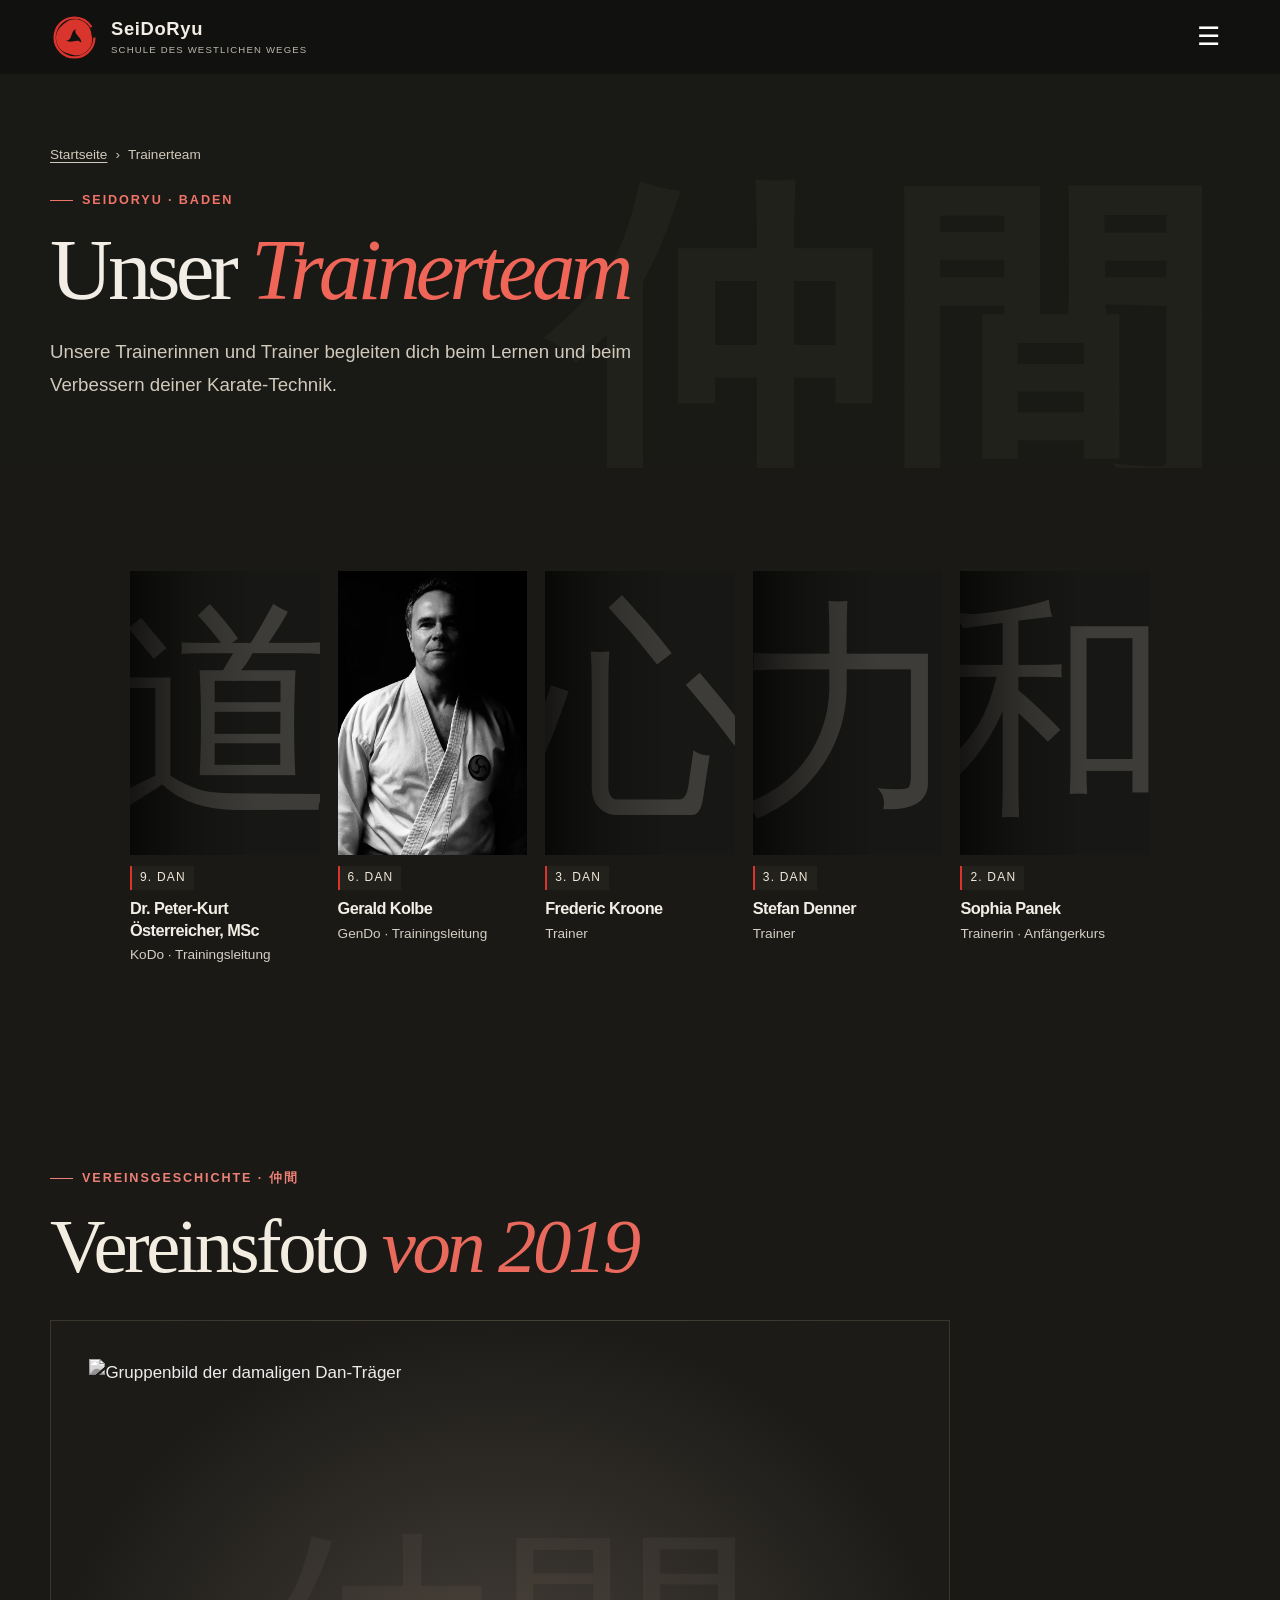
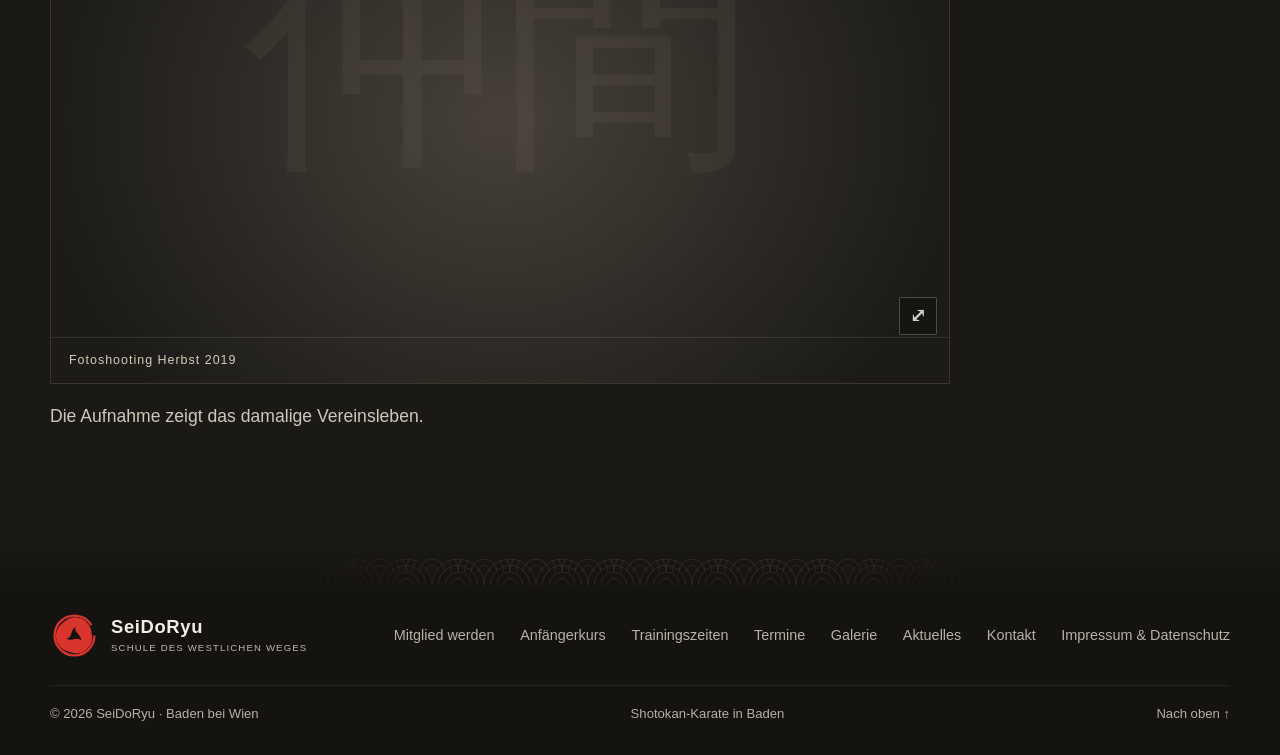
==== seidoryu/trainer/index.html @ 95d82f59 "Publish standalone SeiDoRyu website for Hostinger preview; keep setup credentials server-side" ====
<!doctype html><html lang="de-AT"><head><meta charset="utf-8"><meta name="viewport" content="width=device-width, initial-scale=1, viewport-fit=cover"><meta name="robots" content="noindex, nofollow, noarchive, nosnippet"><meta name="googlebot" content="noindex, nofollow, noarchive, nosnippet"><meta name="theme-color" content="#11110f"><title>Trainerteam | SeiDoRyu</title><link rel="stylesheet" href="/seidoryu/seite.css?v=25"><link rel="stylesheet" href="/seidoryu/mitgliedschaft.css?v=16"><link rel="stylesheet" href="/seidoryu/bildergeschichte.css?v=17"><style id="trainer-directory-v20">
#team .team-grid.trainer-directory{display:grid!important;grid-template-columns:repeat(5,minmax(0,1fr))!important;gap:24px 18px!important;max-width:1020px;margin-inline:auto;align-items:start}
#team .trainer-directory .trainer{min-width:0;text-align:left;padding:0;background:none;border:0}
#team .trainer-directory .trainer-photo{position:relative;width:100%;aspect-ratio:2/3;height:auto!important;min-height:0!important;max-height:none!important;background:#171715;overflow:hidden;clip-path:none!important}
html body #team .trainer-directory .trainer-photo img{display:block;width:100%!important;height:100%!important;object-fit:contain!important;object-position:center!important;transform:none!important;opacity:1!important}
#team .trainer-directory .trainer .dan{position:static;display:inline-flex;font-size:.75rem;line-height:1.3;margin-top:11px;padding:4px 8px}
#team .trainer-directory .trainer h3{font-size:1.02rem;line-height:1.32;margin-top:7px;overflow-wrap:break-word;hyphens:none}
#team .trainer-directory .trainer p{font-size:.85rem;line-height:1.4;margin-top:4px}
#team .trainer-directory .trainer{opacity:1!important;transform:none!important}
@media(max-width:1000px){#team .team-grid.trainer-directory{grid-template-columns:repeat(3,minmax(0,1fr))!important;max-width:690px;gap:25px 16px!important}}
@media(max-width:650px){#team .team-grid.trainer-directory{grid-template-columns:repeat(2,minmax(0,1fr))!important;max-width:440px;gap:24px 14px!important}#team .trainer-directory .trainer h3{font-size:.96rem;line-height:1.3}#team .trainer-directory .trainer p{font-size:.8rem}#team .trainer-directory .trainer .dan{font-size:.72rem}}
</style>
<link rel="stylesheet" href="/seidoryu/review.css?v=21"><link rel="stylesheet" href="/seidoryu/ruhe.css?v=27"></head><body class="subpage"><svg width="0" height="0" aria-hidden="true" focusable="false" style="position:absolute;pointer-events:none"><defs><filter id="kihon-shadow-lift" color-interpolation-filters="sRGB"><feColorMatrix type="saturate" values="0"/><feComponentTransfer><feFuncR type="gamma" amplitude="1" exponent=".62" offset="0"/><feFuncG type="gamma" amplitude="1" exponent=".62" offset="0"/><feFuncB type="gamma" amplitude="1" exponent=".62" offset="0"/></feComponentTransfer></filter></defs></svg><a class="skip" href="#main">Zum Inhalt</a><header class="site-header"><div class="wrap nav"><a class="brand" href="/seidoryu/" aria-label="SeiDoRyu Startseite"><span class="brand-logo"><svg aria-hidden="true" viewBox="0 0 64 64"><circle cx="32" cy="32" r="26" fill="none" stroke="currentColor" stroke-width="3" stroke-dasharray="148 16"/><g fill="currentColor"><path id="swirl" d="M32 8C47 8 56 20 54 34C49 23 39 17 32 22C27 26 29 35 22 36C11 38 9 28 15 19C19 12 25 8 32 8Z"/><use href="#swirl" transform="rotate(120 32 32)"/><use href="#swirl" transform="rotate(240 32 32)"/></g></svg><img src="/seidoryu/media.php?f=logo-200-150x150.png" alt="" width="150" height="150" decoding="async" onerror="this.hidden=true"></span><span class="brand-text">SeiDoRyu<small>Schule des westlichen Weges</small></span></a><nav class="nav-links" id="navlinks" aria-label="Hauptnavigation"><a href="/seidoryu/about-us/">Verein</a><a href="/seidoryu/#karate">Karate</a><a href="/seidoryu/#training">Trainingszeiten</a><a href="/seidoryu/trainer/" aria-current="page">Trainer</a><a href="/seidoryu/blog/">Aktuelles &amp; Termine</a><a href="/seidoryu/galerie/">Galerie</a><a href="/seidoryu/kontakt/">Kontakt</a><a href="/seidoryu/mitgliedschaft/" class="member-link">Mitglied werden</a></nav><button class="menu-toggle" aria-expanded="false" aria-controls="navlinks" aria-label="Menü öffnen">☰</button></div></header><main id="main"><section class="hero-mini" id="top"><span lang="ja" class="kanji-mark" aria-hidden="true">仲間</span><div class="wrap"><nav class="breadcrumbs" aria-label="Brotkrumen"><a href="/seidoryu/">Startseite</a><span aria-hidden="true">›</span><span>Trainerteam</span></nav><div class="eyebrow">SeiDoRyu · Baden</div><h1>Unser <em>Trainerteam</em></h1><p class="lead">Unsere Trainerinnen und Trainer begleiten dich beim Lernen und beim Verbessern deiner Karate-Technik.</p></div></section><section id="team" class="team section-pad calm-surface" data-japan-scene="仲間" style="--calm-bg:#1a1916;--calm-prev:#1a1916"><div class="japan-watermark" lang="ja" aria-hidden="true">仲間</div><div class="japan-side" aria-hidden="true"><span lang="ja">仲間</span><span>Nakama · Gemeinschaft</span></div><div class="wrap"><div class="team-grid trainer-directory"><article class="trainer reveal"><div class="trainer-photo image-bg" data-kanji="道"><img src="/seidoryu/media.php?f=Kodo.jpg" alt="Porträt: Dr. Peter-Kurt Österreicher, MSc" width="667" height="1000" decoding="async" loading="lazy" onerror="this.hidden=true"><span class="portrait-shadow" aria-hidden="true"></span></div><span class="dan">9. DAN</span><h3>Dr. Peter-Kurt Österreicher, MSc</h3><p>KoDo · Trainingsleitung</p></article><article class="trainer reveal" style="--delay:65ms"><div class="trainer-photo image-bg" data-kanji="礼"><img src="/seidoryu/gerald-kolbe(1).webp" alt="Porträt: Gerald Kolbe" width="667" height="1000" decoding="async" loading="lazy" onerror="if(!this.dataset.fallback){this.dataset.fallback=1;this.src='/seidoryu/media.php?f=Gendo-1.jpg';this.closest('.trainer-photo').classList.add('portrait-fallback')}else{this.hidden=true}"><span class="portrait-shadow" aria-hidden="true"></span></div><span class="dan">6. DAN</span><h3>Gerald Kolbe</h3><p>GenDo · Trainingsleitung</p></article><article class="trainer reveal" style="--delay:130ms"><div class="trainer-photo image-bg" data-kanji="心"><img src="/seidoryu/media.php?f=Frederic.jpg" alt="Porträt: Frederic Kroone" width="667" height="1000" decoding="async" loading="lazy" onerror="this.hidden=true"><span class="portrait-shadow" aria-hidden="true"></span></div><span class="dan">3. DAN</span><h3>Frederic Kroone</h3><p>Trainer</p></article><article class="trainer reveal" style="--delay:195ms"><div class="trainer-photo image-bg" data-kanji="力"><img src="/seidoryu/media.php?f=Stefan-4.jpg" alt="Porträt: Stefan Denner" width="667" height="1000" decoding="async" loading="lazy" onerror="this.hidden=true"><span class="portrait-shadow" aria-hidden="true"></span></div><span class="dan">3. DAN</span><h3>Stefan Denner</h3><p>Trainer</p></article><article class="trainer reveal" style="--delay:260ms"><div class="trainer-photo image-bg" data-kanji="和"><img src="/seidoryu/media.php?f=Sophia.jpg" alt="Porträt: Sophia Panek" width="667" height="1000" decoding="async" loading="lazy" onerror="this.hidden=true"><span class="portrait-shadow" aria-hidden="true"></span></div><span class="dan">2. DAN</span><h3>Sophia Panek</h3><p>Trainerin · Anfängerkurs</p></article></div></div></section><section class="photo-story archival-team calm-surface" id="trainerarchiv" style="--calm-bg:#1a1916;--calm-prev:#1a1916"><div class="wrap"><div class="eyebrow">Vereinsgeschichte · 仲間</div><h2>Vereinsfoto <em>von 2019</em></h2><figure class="scene-image" data-kanji="仲間"><img src="/seidoryu/media.php?f=dan-team.jpg" alt="Gruppenbild der damaligen Dan-Träger" width="1280" height="840" decoding="async" loading="lazy"><figcaption>Fotoshooting Herbst 2019</figcaption></figure><p class="story-intro">Die Aufnahme zeigt das damalige Vereinsleben.</p></div></section></main><footer class="footer" style="--calm-prev:#1a1916"><div class="wrap"><div class="footer-top"><a class="brand" href="/seidoryu/"><span class="brand-logo"><svg aria-hidden="true" viewBox="0 0 64 64"><circle cx="32" cy="32" r="26" fill="none" stroke="currentColor" stroke-width="3" stroke-dasharray="148 16"/><g fill="currentColor"><path d="M32 8C47 8 56 20 54 34C49 23 39 17 32 22C27 26 29 35 22 36C11 38 9 28 15 19C19 12 25 8 32 8Z"/><path d="M32 8C47 8 56 20 54 34C49 23 39 17 32 22C27 26 29 35 22 36C11 38 9 28 15 19C19 12 25 8 32 8Z" transform="rotate(120 32 32)"/><path d="M32 8C47 8 56 20 54 34C49 23 39 17 32 22C27 26 29 35 22 36C11 38 9 28 15 19C19 12 25 8 32 8Z" transform="rotate(240 32 32)"/></g></svg><img src="/seidoryu/media.php?f=logo-200-150x150.png" alt="" width="150" height="150" decoding="async" loading="lazy" onerror="this.hidden=true"></span><span class="brand-text">SeiDoRyu<small>Schule des westlichen Weges</small></span></a><div class="footer-links"><a href="/seidoryu/mitgliedschaft/">Mitglied werden</a><a href="/seidoryu/karate-anfaengerkurs/">Anfängerkurs</a><a href="/seidoryu/#training">Trainingszeiten</a><a href="/seidoryu/termine/">Termine</a><a href="/seidoryu/galerie/">Galerie</a><a href="/seidoryu/blog/">Aktuelles</a><a href="/seidoryu/kontakt/">Kontakt</a><a href="/seidoryu/impressum/">Impressum &amp; Datenschutz</a></div></div><div class="footer-bottom"><span>© <span id="year">2026</span> SeiDoRyu · Baden bei Wien</span><span>Shotokan-Karate in Baden</span><a href="#top">Nach oben ↑</a></div></div></footer><script src="/seidoryu/seiten.js?v=21"></script><script src="/seidoryu/verein.js?v=21" defer></script><script src="/seidoryu/bildergeschichte.js?v=22" defer></script></body></html>
---- seidoryu/seite.css ----
:root{--ink:#11110f;--ink2:#1a1a17;--paper:#f2eee5;--muted:#b6b2a8;--red:#d9352c;--red2:#a82720;--line:rgba(255,255,255,.15);--serif:Georgia,'Times New Roman',serif;--sans:Arial,Helvetica,sans-serif;--wrap:1240px;--scroll:0px}*{box-sizing:border-box}html{scroll-behavior:smooth;scroll-padding-top:90px}body{margin:0;background:var(--ink);color:var(--paper);font-family:var(--sans);font-size:16px;line-height:1.65;overflow-x:hidden}a{color:inherit;text-decoration:none}button,input,select,textarea{font:inherit}button,a,input,select,textarea{-webkit-tap-highlight-color:transparent}button{cursor:pointer}button:focus-visible,a:focus-visible,input:focus-visible,select:focus-visible,textarea:focus-visible,summary:focus-visible{outline:2px solid #e96357;outline-offset:5px}img{display:block;width:100%;height:100%;object-fit:cover}h1,h2,h3,p{margin:0}h1,h2,h3{line-height:1.02}h1,h2{font-family:var(--serif);font-weight:400;letter-spacing:-.055em}h2{font-size:clamp(3rem,6.5vw,6.6rem)}h3{font-size:1.65rem;letter-spacing:-.035em}p{max-width:64ch}section{position:relative}::selection{background:var(--red);color:white}.wrap{width:min(var(--wrap),calc(100% - 112px));margin-inline:auto}.eyebrow{display:flex;align-items:center;gap:12px;font-size:.69rem;font-weight:700;letter-spacing:.22em;text-transform:uppercase;color:var(--red)}.eyebrow:before{content:"";width:28px;height:1px;background:currentColor}.light{color:var(--ink);background:var(--paper)}.light .eyebrow{color:var(--red2)}.lead{font-size:clamp(1.04rem,1.5vw,1.2rem);line-height:1.8;color:var(--muted)}.light .lead{color:#57554e}.btn{display:inline-flex;align-items:center;justify-content:center;gap:24px;min-height:56px;padding:16px 24px;border:1px solid transparent;background:var(--red);color:white;font-size:.82rem;font-weight:700;letter-spacing:.035em;position:relative;overflow:hidden;isolation:isolate;transition:transform .3s,box-shadow .3s,background .3s;text-align:center}.btn:before{content:"";position:absolute;inset:0;background:#fff;opacity:.13;transform:translateX(-105%) skew(-20deg);transition:transform .5s;z-index:-1}.btn:hover:before{transform:translateX(0) skew(0)}.btn:hover{transform:translateY(-3px);box-shadow:0 12px 40px #d9352c38}.btn .arrow{font-size:1.35rem;line-height:1;transition:transform .3s}.btn:hover .arrow{transform:translateX(5px)}.btn.outline{background:transparent;border-color:#ffffff48;color:var(--paper)}.light .btn.outline{border-color:#1114;color:var(--ink)}.section-pad{padding:115px 0}.section-head{display:grid;grid-template-columns:1.2fr .65fr;gap:45px;align-items:end;margin-bottom:58px}.section-head .eyebrow{margin-bottom:20px}.section-head h2 em,.hero h1 em{font-weight:400;color:var(--red);font-style:italic}.light .section-head h2 em{color:var(--red2)}.progress{height:3px;background:var(--red);position:fixed;top:0;left:0;width:100%;transform:scaleX(0);transform-origin:left;z-index:100}.site-header{position:fixed;top:0;left:0;width:100%;z-index:50;transition:background .35s,box-shadow .35s;isolation:isolate}.site-header.scrolled,.site-header.open{background:#11110ff2;box-shadow:0 5px 30px #0003;backdrop-filter:blur(15px)}.nav{height:88px;display:flex;align-items:center;justify-content:space-between;gap:25px}.brand{display:flex;align-items:center;gap:12px;min-width:max-content}.brand-logo{position:relative;width:49px;height:49px;color:var(--red);flex:none}.brand-logo svg{width:100%;height:100%}.brand-logo img{position:absolute;inset:0;object-fit:contain;background:#11110f;border-radius:50%}.brand-text{font-size:1.15rem;font-weight:800;line-height:1.1;letter-spacing:.035em}.brand-text small{display:block;color:#bdb8ac;font-size:.57rem;letter-spacing:.19em;margin-top:6px;font-weight:400;text-transform:uppercase}.nav-links{display:flex;align-items:center;gap:26px;font-size:.78rem;font-weight:700;color:#d5d1c8}.nav-links a{position:relative;white-space:nowrap}.nav-links a:after{content:"";height:1px;background:var(--red);position:absolute;bottom:-6px;left:0;width:100%;transform:scaleX(0);transform-origin:left;transition:transform .3s}.nav-links a:hover:after,.nav-links a.active:after{transform:scaleX(1)}.nav .btn{min-height:44px;padding:10px 16px;font-size:.74rem;gap:13px}.menu-toggle{display:none;background:none;color:white;border:0;padding:10px;line-height:1;font-size:1.6rem}.hero{height:max(760px,100svh);max-height:1050px;min-height:700px;display:flex;align-items:center;overflow:hidden;isolation:isolate;background:#141410}.hero-art{position:absolute;inset:0 0 0 34%;z-index:-3;overflow:hidden;transform:translateY(calc(var(--scroll)*.14));opacity:.95}.hero-land{width:100%;height:100%;position:absolute;inset:0}.hero-sun{transform-origin:650px 285px;animation:sunrise 1.7s cubic-bezier(.2,.8,.2,1) both,breath 9s 1.8s ease-in-out infinite alternate}.hero-photo{position:absolute;inset:0 0 0 0;overflow:hidden;opacity:.86;mix-blend-mode:screen;mask-image:linear-gradient(90deg,transparent 0%,#000 22%,#000 88%,transparent 100%);-webkit-mask-image:linear-gradient(90deg,transparent 0%,#000 22%,#000 88%,transparent 100%)}.hero-photo img{object-position:65% 48%;object-fit:contain;animation:photoIn 1.6s .1s both;filter:contrast(1.15)}.hero-shade{position:absolute;inset:0;z-index:-2;background:linear-gradient(90deg,#11110f 0%,#11110ff7 28%,#11110f9e 48%,transparent 77%),linear-gradient(0deg,#11110f 0%,transparent 26%)}.grain{position:absolute;inset:0;pointer-events:none;z-index:1;opacity:.13;background-image:url("data:image/svg+xml,%3Csvg xmlns='http://www.w3.org/2000/svg' width='180' height='180'%3E%3Cfilter id='n'%3E%3CfeTurbulence type='fractalNoise' baseFrequency='.77' numOctaves='3' stitchTiles='stitch'/%3E%3C/filter%3E%3Crect width='100%25' height='100%25' filter='url(%23n)' opacity='.5'/%3E%3C/svg%3E");mix-blend-mode:overlay}.hero .wrap{position:relative;z-index:3;padding-top:85px;padding-bottom:75px}.hero-copy{max-width:700px}.hero .eyebrow{color:#f17468;margin-bottom:30px}.hero h1{font-size:clamp(4.5rem,8.7vw,9.1rem);line-height:.91;letter-spacing:-.065em}.hero h1 span{display:block;overflow:hidden;padding-bottom:.16em;margin-bottom:-.08em}.hero h1 span b{display:block;font-weight:400;animation:heroLine 1s cubic-bezier(.16,1,.3,1) both}.hero h1 span:nth-child(2) b{animation-delay:.17s}.hero h1 em{color:#ef5549}.hero .lead{margin-top:30px;max-width:495px;color:#e0dbd0;animation:fadeUp .9s .3s both}.hero-actions{display:flex;align-items:center;gap:14px;margin-top:32px;animation:fadeUp .9s .45s both}.hero-meta{display:flex;gap:20px;flex-wrap:wrap;font-size:.72rem;color:#c5c0b5;margin-top:24px;animation:fadeUp .9s .6s both}.hero-meta span:before{content:'✓';color:#f17468;margin-right:6px}.vertical-type{position:absolute;right:3.2%;top:24%;writing-mode:vertical-rl;font-family:serif;letter-spacing:.22em;font-size:clamp(1.7rem,3vw,3.4rem);color:#f2eee5a0;z-index:2}.vertical-type small{font:600 .58rem var(--sans);letter-spacing:.32em;margin-top:20px}.hero-footer{position:absolute;left:0;right:0;bottom:0;z-index:3;border-top:1px solid var(--line)}.hero-footer .wrap{padding:15px 0;display:flex;justify-content:space-between;align-items:center;font-size:.64rem;letter-spacing:.18em;text-transform:uppercase;color:#aaa99f}.scroll-cue{display:flex;align-items:center;gap:9px}.scroll-cue:before{content:"";width:1px;height:24px;background:var(--red);animation:scrollPulse 1.7s infinite}.petals{position:absolute;inset:0;pointer-events:none;overflow:hidden;z-index:2}.petal{position:absolute;background:#e34d3d;border-radius:80% 0 80% 0;width:6px;height:10px;opacity:0;animation:petalDrift var(--d) var(--delay) linear infinite;left:var(--x);top:-15px;box-shadow:0 0 12px #e34d3d40}.ticker{background:var(--red2);overflow:hidden;display:flex;white-space:nowrap;color:#fff;position:relative}.ticker-track{display:flex;align-items:center;width:max-content;animation:ticker 30s linear infinite}.ticker-track span{font-size:.72rem;letter-spacing:.24em;text-transform:uppercase;font-weight:700;padding:13px 25px}.ticker-track i{font-style:normal;opacity:.6;font-size:.8rem}.intro{overflow:hidden}.paper-texture{background-image:radial-gradient(#17140d0b 1px,transparent 1px);background-size:7px 7px}.intro-grid{display:grid;grid-template-columns:.8fr 1fr;gap:80px;align-items:center}.frame{position:relative;isolation:isolate}.intro-visual{height:510px;background:#242421;overflow:hidden}.image-bg{background:#292925;position:relative;overflow:hidden}.image-bg:before{content:attr(data-kanji);position:absolute;top:50%;left:50%;transform:translate(-50%,-50%);color:#a9a39745;font-family:serif;font-size:clamp(5rem,18vw,15rem);line-height:1;z-index:0}.image-bg:after{content:"";position:absolute;inset:0;background:linear-gradient(0deg,#0003,transparent 40%);pointer-events:none}.image-bg img{position:relative;z-index:1;filter:grayscale(1);transition:transform .9s cubic-bezier(.2,.75,.2,1),filter .6s}.image-bg:has(img:not([hidden])) .fallback-label{display:none}.image-bg:hover img{transform:scale(1.055);filter:grayscale(.25)}.intro-visual img{object-position:50% 50%}.frame:before{content:"";position:absolute;inset:-12px 12px 12px -12px;border:1px solid #9a3026;z-index:-1}.photo-label{position:absolute;bottom:16px;left:18px;z-index:2;color:#fff;font-size:.64rem;text-transform:uppercase;letter-spacing:.18em}.stamp{position:absolute;right:-26px;bottom:-28px;background:var(--red2);color:#f5e9d9;display:grid;place-items:center;width:106px;height:106px;border:5px double #e4c6a0;transform:rotate(-7deg);font-size:2.8rem;font-family:serif;z-index:4;box-shadow:0 8px 25px #0002}.intro-copy .eyebrow{margin-bottom:20px}.intro-copy h2{margin-bottom:27px;font-size:clamp(3.1rem,6vw,6rem)}.intro-copy h2 em{color:var(--red2);font-weight:400}.intro-copy .lead{margin-bottom:20px}.quote{border-left:2px solid var(--red2);padding:1px 0 1px 20px;font-family:var(--serif);font-size:1.4rem;font-style:italic;margin-top:28px;color:#332e26;line-height:1.45}.intro-copy .text-link{margin-top:29px}.text-link{display:inline-flex;gap:15px;align-items:center;color:var(--red2);font-size:.8rem;font-weight:700;border-bottom:1px solid currentColor;padding-bottom:4px}.section-number{position:absolute;right:6%;top:28px;font-size:clamp(5rem,15vw,13rem);line-height:1;font-family:var(--serif);color:#3a362909;pointer-events:none}.benefits{background:#151512;overflow:hidden}.benefits:before{content:'道';font-family:serif;position:absolute;right:-4%;top:-12%;font-size:38rem;color:#ffffff04;line-height:1;pointer-events:none}.benefit-grid{display:grid;grid-template-columns:repeat(3,1fr);border-top:1px solid var(--line);border-left:1px solid var(--line)}.benefit{border-bottom:1px solid var(--line);border-right:1px solid var(--line);padding:34px 29px;position:relative;overflow:hidden;min-height:206px;transition:background .4s}.benefit:before{content:"";position:absolute;bottom:0;left:0;width:100%;height:2px;background:var(--red);transform:scaleX(0);transform-origin:left;transition:transform .5s}.benefit:hover{background:#20201c}.benefit:hover:before{transform:scaleX(1)}.benefit .symbol{font-family:serif;font-size:2.4rem;color:#e45b4f;line-height:1;display:inline-block;margin-bottom:23px;transition:transform .4s}.benefit:hover .symbol{transform:translateY(-5px) rotate(-5deg)}.benefit h3{margin-bottom:10px;font-size:1.35rem}.benefit p{font-size:.87rem;color:var(--muted);line-height:1.65}.pillars{overflow:hidden}.pillar-grid{display:grid;grid-template-columns:repeat(3,1fr);gap:15px}.pillar{min-height:420px;position:relative;overflow:hidden;background:#252521;color:white;isolation:isolate;display:flex;align-items:flex-end;padding:30px}.pillar .image-bg{position:absolute;inset:0;z-index:-2}.pillar .image-bg img{object-position:center 28%;filter:grayscale(1) brightness(.78)}.pillar:after{content:"";position:absolute;inset:0;z-index:-1;background:linear-gradient(0deg,#11110ff5 0%,#11110f85 35%,transparent 83%)}.pillar:hover img{transform:scale(1.08);filter:grayscale(.4) brightness(.9)}.pillar-num{position:absolute;top:20px;left:24px;color:#fff9;font-size:.68rem;letter-spacing:.2em}.pillar-jp{position:absolute;top:16px;right:20px;writing-mode:vertical-rl;font-family:serif;font-size:1.6rem;color:#f1e9dcbb;letter-spacing:.1em}.pillar h3{font-family:var(--serif);font-size:2.9rem;font-weight:400;margin-bottom:9px}.pillar p{font-size:.86rem;color:#e0dcd2}.pillar small{color:#f47569;text-transform:uppercase;letter-spacing:.18em;font-size:.65rem;display:block;margin-bottom:10px}.manifesto{padding:115px 0;text-align:center;overflow:hidden;isolation:isolate;background:#191915}.manifesto .wrap{position:relative;z-index:2;display:grid;justify-items:center}.manifesto h2{font-size:clamp(3rem,7vw,7.5rem);line-height:1.02;max-width:1060px;margin:22px 0 24px}.manifesto h2 em{color:#ee5d50;font-weight:400}.manifesto p{color:var(--muted);font-size:1rem}.enso{position:absolute;width:min(850px,95vw);height:auto;left:50%;top:50%;transform:translate(-50%,-50%) rotate(-16deg);z-index:-1;opacity:.44}.enso circle{stroke-dasharray:1350;stroke-dashoffset:1350;transition:stroke-dashoffset 2.5s cubic-bezier(.2,.7,.2,1)}.manifesto.visible .enso circle,.no-js .enso circle{stroke-dashoffset:65}.start{overflow:hidden}.start-grid{display:grid;grid-template-columns:1fr .87fr;gap:70px;align-items:start}.start .eyebrow{margin-bottom:20px}.start h2{margin-bottom:25px}.steps{margin-top:30px}.step{display:grid;grid-template-columns:55px 1fr;gap:18px;padding:21px 0;border-top:1px solid #17140d25}.step .n{font-family:var(--serif);font-size:1.9rem;color:var(--red2);line-height:1.1}.step h3{font-size:1.15rem;margin-bottom:5px}.step p{font-size:.9rem;color:#57554e}.entry-card{background:#161613;color:var(--paper);padding:35px;position:relative;overflow:hidden;box-shadow:0 18px 50px #16161322}.entry-card:after{content:'初';position:absolute;font-family:serif;font-size:17rem;right:-30px;top:-75px;color:#ffffff06;pointer-events:none;line-height:1}.entry-card .eyebrow{color:#ed7568}.entry-card h3{font-family:var(--serif);font-weight:400;font-size:clamp(2.1rem,4vw,3.6rem);margin:15px 0 8px}.entry-card .sub{font-size:.86rem;color:var(--muted);margin-bottom:24px}.free{font-size:3.15rem;color:#f6f0e5;font-family:var(--serif);line-height:1.05;margin-bottom:5px}.free span{color:#e95a4d;font-style:italic}.entry-facts{margin:24px 0;border-top:1px solid var(--line)}.entry-facts div{display:flex;justify-content:space-between;gap:20px;border-bottom:1px solid var(--line);padding:13px 0;font-size:.83rem}.entry-facts dt{color:var(--muted)}.entry-facts dd{margin:0;text-align:right;font-weight:700}.entry-card .btn{width:100%}.entry-card .note{color:#b9b4aa;margin-top:12px;font-size:.73rem;line-height:1.5}.team{background:var(--ink);overflow:hidden}.team-grid{display:grid;grid-template-columns:repeat(5,1fr);gap:13px}.trainer{position:relative;min-width:0}.trainer-photo{height:auto;aspect-ratio:2/2.8;background:#252521}.trainer-photo img{object-position:50% 20%;filter:grayscale(1) brightness(.9)}.trainer:hover img{filter:grayscale(.2) brightness(1);transform:scale(1.04)}.trainer h3{font-size:1rem;line-height:1.3;margin-top:15px}.trainer p{color:var(--muted);font-size:.75rem;margin-top:3px}.dan{position:absolute;top:10px;left:10px;background:#111e;color:#f1e9dc;font-size:.65rem;letter-spacing:.1em;padding:6px 9px;z-index:3;border-left:2px solid var(--red)}.schedule{background:#e8e1d3}.schedule-grid{display:grid;grid-template-columns:1fr 1fr;gap:50px;align-items:start}.tabs{display:flex;gap:0;border-bottom:1px solid #1113;margin-bottom:12px;overflow-x:auto}.tabs button{border:0;background:none;padding:13px 17px;color:#57554e;font-size:.83rem;font-weight:700;border-bottom:2px solid transparent;white-space:nowrap}.tabs button[aria-selected=true]{border-bottom-color:var(--red2);color:var(--red2)}.time-panel{min-height:220px}.time-row{display:flex;gap:18px;justify-content:space-between;align-items:center;border-bottom:1px solid #1112;padding:17px 4px;font-size:.9rem}.time-row strong{font-size:1.04rem}.time-row .small{font-size:.75rem;color:#676258}.time-row.highlight strong{color:var(--red2)}.schedule-note{font-size:.8rem;color:#5b584f;margin-top:13px}.address-card{background:#1d1d19;color:var(--paper);padding:30px;min-height:315px;position:relative;overflow:hidden;isolation:isolate;display:flex;flex-direction:column;justify-content:space-between}.address-card:before{content:"";position:absolute;inset:0;z-index:-1;opacity:.25;background:repeating-linear-gradient(31deg,transparent 0 30px,#afab9e75 31px 32px,transparent 33px 60px),repeating-linear-gradient(125deg,transparent 0 45px,#afab9e75 46px 47px,transparent 48px 100px);mask-image:linear-gradient(90deg,transparent,#000)}.address-card .eyebrow{color:#f17468}.address-card h3{font-family:var(--serif);font-size:2.25rem;font-weight:400;margin:12px 0}.address-card p{font-size:.94rem;color:#d2cdc1}.address-card .btn{align-self:flex-start;margin-top:25px}.faq-grid{display:grid;grid-template-columns:.7fr 1fr;gap:75px}.faq-grid .eyebrow{margin-bottom:20px}.faq-grid h2{margin-bottom:20px}.faq-list{border-top:1px solid #1113}.faq-list details{border-bottom:1px solid #1113}.faq-list summary{list-style:none;cursor:pointer;display:flex;align-items:center;justify-content:space-between;gap:20px;padding:21px 0;font-weight:700;font-size:1rem}.faq-list summary::-webkit-details-marker{display:none}.faq-list summary:after{content:'+';font-size:1.6rem;font-weight:400;color:var(--red2);transition:transform .3s}.faq-list details[open] summary:after{transform:rotate(45deg)}.faq-list details p{padding:0 24px 20px 0;color:#57554e;font-size:.94rem}.faq-list details[open] p{animation:fadeUp .3s both}.contact{overflow:hidden;isolation:isolate;background:#191915}.contact:before{content:'始';font-family:serif;position:absolute;font-size:38rem;line-height:1;color:#ffffff05;left:-5%;bottom:-15%;z-index:-1}.contact-grid{display:grid;grid-template-columns:.9fr 1fr;gap:70px;align-items:start}.contact .eyebrow{color:#f17468;margin-bottom:20px}.contact h2{margin-bottom:25px}.contact h2 em{color:#ed6559;font-weight:400}.direct{display:grid;gap:13px;margin:30px 0 0}.direct a{font-size:.95rem;color:#eee7dc;display:flex;align-items:center;gap:12px}.direct a:hover{color:#ef7568}.direct svg{width:18px;height:18px;stroke:#ed6559;fill:none;stroke-width:1.5}.form-box{border:1px solid #fff2;background:#11110f;padding:30px}.field-row{display:grid;grid-template-columns:1fr 1fr;gap:15px}.field{display:flex;flex-direction:column;gap:5px;margin-bottom:17px}.field label{font-size:.78rem;color:#e9e2d6;font-weight:700}.field input,.field select,.field textarea{color:#f2eee5;background:#22221e;border:1px solid #fff2;width:100%;min-height:47px;padding:10px 12px;border-radius:0;outline-offset:2px}.field input::placeholder,.field textarea::placeholder{color:#b1ada3}.field textarea{resize:vertical;min-height:92px}.form-box .btn{width:100%;margin-top:4px}.form-hint{color:#a9a59a;font-size:.73rem;line-height:1.55;margin-top:12px}.form-hint a{text-decoration:underline}.form-result{margin-top:15px;border:1px solid #fff3;padding:13px;color:#e6ded0;font-size:.82rem}.form-result a{color:#f17468;text-decoration:underline}.footer{border-top:1px solid var(--line);background:#11110f;padding:35px 0 22px}.footer-top{display:flex;justify-content:space-between;align-items:center;gap:25px;flex-wrap:wrap}.footer-links{display:flex;gap:20px;flex-wrap:wrap;font-size:.78rem;color:var(--muted)}.footer-links a:hover{color:#fff}.footer-bottom{border-top:1px solid #ffffff12;margin-top:25px;padding-top:17px;display:flex;justify-content:space-between;align-items:center;font-size:.7rem;color:#9d998f;gap:20px}.floating{position:fixed;right:21px;bottom:21px;z-index:45;display:none;opacity:0;transform:translateY(25px);transition:opacity .35s,transform .35s;pointer-events:none;box-shadow:0 6px 25px #0005}.floating.show{opacity:1;transform:translateY(0);pointer-events:auto}.js .reveal{opacity:0;transform:translateY(32px);transition:opacity .85s cubic-bezier(.2,.7,.2,1),transform .85s cubic-bezier(.2,.7,.2,1);transition-delay:var(--delay,0ms)}.js .reveal.visible{opacity:1;transform:translateY(0)}.js .clip-reveal{clip-path:inset(0 100% 0 0);transition:clip-path 1.1s cubic-bezier(.2,.7,.2,1)}.js .clip-reveal.visible{clip-path:inset(0)}.skip{position:absolute;top:-100px;left:10px;z-index:200;background:white;color:black;padding:12px}.skip:focus{top:8px}.fallback-label{position:absolute;bottom:12px;left:12px;color:#bcb5a6;font-size:.65rem;letter-spacing:.12em;text-transform:uppercase}.hero-photo img[hidden],img[hidden]{display:none}.noscript{background:#222;padding:8px;text-align:center;color:#fff}
@keyframes heroLine{from{transform:translateY(115%)}to{transform:translateY(0)}}@keyframes fadeUp{from{opacity:0;transform:translateY(18px)}to{opacity:1;transform:translateY(0)}}@keyframes sunrise{from{opacity:0;transform:scale(.6) translateY(30px)}to{opacity:1;transform:scale(1) translateY(0)}}@keyframes breath{to{transform:scale(1.04)}}@keyframes photoIn{from{opacity:0;transform:scale(1.08)}to{opacity:1;transform:scale(1)}}@keyframes scrollPulse{0%,100%{transform:scaleY(.4);opacity:.4}50%{transform:scaleY(1);opacity:1}}@keyframes ticker{to{transform:translateX(-50%)}}@keyframes petalDrift{0%{opacity:0;transform:translate(0,-20px) rotate(0)}10%{opacity:.55}85%{opacity:.25}100%{opacity:0;transform:translate(130px,110vh) rotate(420deg)}}
@media(max-width:1100px){.wrap{width:calc(100% - 70px)}.nav-links{gap:17px}.nav .brand-text small{display:none}.hero{min-height:690px}.section-pad{padding:90px 0}.intro-grid,.contact-grid,.start-grid{gap:48px}.team-grid{gap:10px}.section-head{gap:30px}.pillar{padding:23px;min-height:370px}.intro-visual{height:440px}}@media(max-width:850px){.wrap{width:calc(100% - 42px)}.nav{height:72px;gap:12px}.nav>.btn{margin-left:auto}.nav-links{display:none;position:absolute;top:72px;left:0;right:0;background:#11110ff8;padding:22px 25px 30px;flex-direction:column;align-items:stretch;gap:0;font-size:1rem;border-top:1px solid #fff2}.site-header.open .nav-links{display:flex}.nav-links a{padding:13px 0;border-bottom:1px solid #fff1}.nav-links a:after{display:none}.menu-toggle{display:block}.hero{height:100svh;min-height:660px;max-height:850px}.hero-art{inset:0 0 0 21%}.hero h1{font-size:clamp(4.6rem,11.4vw,7rem)}.hero-shade{background:linear-gradient(90deg,#11110f 0%,#11110fe0 21%,#11110f66 52%,transparent 90%),linear-gradient(0deg,#11110f 0%,transparent 40%)}.section-pad{padding:75px 0}.section-head,.intro-grid,.start-grid,.contact-grid,.faq-grid,.schedule-grid{grid-template-columns:1fr;gap:25px}.section-head{margin-bottom:32px}.intro-grid{gap:48px}.intro-visual{height:380px}.intro-copy{order:-1}.frame{margin:0 12px}.benefit-grid{grid-template-columns:repeat(2,1fr)}.team-grid{grid-template-columns:repeat(3,1fr);gap:23px 12px}.pillar-grid{gap:9px}.pillar{min-height:320px;padding:18px}.pillar h3{font-size:2.1rem}.pillar p{font-size:.77rem}.manifesto{padding:85px 0}.start-grid,.contact-grid{gap:36px}.faq-grid{gap:30px}.vertical-type{right:3%;top:16%;opacity:.7}}@media(max-width:540px){.wrap{width:calc(100% - 36px)}.nav{height:64px}.nav-links{top:64px}.brand-logo{width:39px;height:39px}.brand-text{font-size:1.04rem}.nav>.btn{display:none}.hero{height:max(740px,100svh);max-height:900px;min-height:740px;align-items:flex-end}.hero-art{inset:0 0 17% 0;transform:translateY(calc(var(--scroll)*.08))}.hero-photo{inset:0 -8% 0 0;mask-image:linear-gradient(0deg,transparent 0%,#000 26%,#000 100%);-webkit-mask-image:linear-gradient(0deg,transparent 0%,#000 26%,#000 100%)}.hero-photo img{object-position:center 18%}.hero-shade{background:linear-gradient(0deg,#11110f 1%,#11110f 18%,#11110fe8 37%,#11110f52 65%,#11110f22 100%),linear-gradient(90deg,#11110f44,transparent)}.hero .wrap{padding-top:245px;padding-bottom:70px}.hero .eyebrow{font-size:.6rem;margin-bottom:19px}.hero h1{font-size:clamp(3.9rem,14.2vw,5.5rem)}.hero .lead{margin-top:17px;font-size:.98rem;line-height:1.55}.hero-actions{gap:8px;margin-top:22px;align-items:stretch}.hero-actions .btn{padding:12px 13px;gap:8px;min-height:51px;font-size:.74rem}.hero-actions .outline{min-width:0}.hero-meta{gap:8px 14px;font-size:.65rem;margin-top:13px}.hero-footer .wrap{padding:10px 0;font-size:.56rem}.hero-footer .wrap>span:last-child{display:none}.vertical-type{font-size:1.7rem;top:12%;right:5%}.vertical-type small{display:none}.section-pad{padding:60px 0}.section-head{gap:17px}.section-head .eyebrow{margin-bottom:13px}.lead{font-size:.99rem;line-height:1.7}.intro-visual{height:290px}.stamp{width:76px;height:76px;right:-15px;bottom:-17px;font-size:2.2rem}.quote{font-size:1.2rem}.benefit{padding:23px 16px;min-height:180px}.benefit .symbol{font-size:2.1rem;margin-bottom:15px}.benefit h3{font-size:1.02rem}.benefit p{font-size:.79rem}.pillar-grid{grid-template-columns:1fr;gap:12px}.pillar{min-height:330px;padding:22px}.pillar .image-bg img{object-position:50% 32%}.pillar h3{font-size:2.7rem}.pillar p{font-size:.88rem}.manifesto{padding:72px 0}.entry-card{padding:25px}.entry-facts div{font-size:.78rem}.team-grid{grid-template-columns:repeat(2,1fr);gap:23px 12px}.trainer h3{font-size:.93rem}.tabs button{padding:12px 10px;font-size:.75rem}.time-row{gap:10px}.time-row strong{font-size:.95rem}.address-card{padding:23px}.form-box{padding:20px}.field-row{grid-template-columns:1fr;gap:0}.footer-bottom{flex-direction:column;align-items:flex-start;gap:6px}.footer{padding-bottom:85px}.floating{display:flex;left:16px;right:16px;bottom:max(13px,env(safe-area-inset-bottom));min-height:51px}.section-number{display:none}}@media(prefers-reduced-motion:reduce){*,*:before,*:after{animation-duration:.001ms!important;transition-duration:.001ms!important;scroll-behavior:auto!important}.js .reveal{opacity:1;transform:none}.js .clip-reveal{clip-path:none}.hero-art{transform:none}.enso circle{stroke-dashoffset:65}.petals{display:none}}[hidden]{display:none!important}

/* Preview refinement: source-image proportions, readable cards, small screens */
.intro-grid{grid-template-columns:1.12fr .88fr;gap:65px}
.intro-visual{height:auto;aspect-ratio:1000/508;background:#242421}
.intro-visual img{object-fit:contain;object-position:center;filter:none}
.intro-visual:hover img{transform:none;filter:none}
.frame:before{inset:-10px 10px 10px -10px}
.stamp{width:80px;height:80px;right:-14px;bottom:-20px;font-size:2.2rem}
.pillar{display:flex;flex-direction:column;align-items:stretch;min-height:0;padding:0;background:#161613}
.pillar .image-bg{position:relative;inset:auto;z-index:0;aspect-ratio:4/3;background:#090909}
.pillar .image-bg img{object-fit:contain;object-position:center;filter:none;transition:transform .55s ease}
.pillar .image-bg:after{display:none}
.pillar:hover img{transform:none;filter:none}
.pillar:after{display:none}
.pillar>div:last-child{padding:25px 24px 28px;flex:1;position:relative;z-index:2}
.pillar-num,.pillar-jp{z-index:3;text-shadow:0 1px 8px #000;background:#11110fbc;padding:5px 8px}
.pillar-jp{font-size:1.25rem}
.pillar p{line-height:1.65;font-size:.91rem}
.trainer-photo{aspect-ratio:2/3;background:#090909}
.trainer-photo img{object-fit:contain;object-position:center;filter:none;transition:none}
.trainer:hover img{transform:none;filter:none}
.trainer-photo:after{display:none}
.trainer .dan{z-index:3}
.trainer h3{overflow-wrap:normal;font-size:.99rem}
.hero-copy{max-width:650px}
.hero .lead{max-width:520px;line-height:1.65}
.hero-photo{opacity:.93}
.hero-photo img{filter:contrast(1.04)}
.section-head h2,.contact h2{overflow-wrap:normal;hyphens:none}
.floating{visibility:hidden}
.floating.show{visibility:visible}
.petal,.hero-sun,.ticker-track{animation-play-state:var(--play,running)}
@media (max-width:850px){.intro-grid{grid-template-columns:1fr;gap:32px}.intro-visual{height:auto}.frame{max-width:740px;width:calc(100% - 24px);margin-inline:auto}.pillar>div:last-child{padding:20px 18px 24px}.pillar p{font-size:.86rem}.team-grid{gap:24px 16px}}
@media (max-width:540px){.hero h1{font-size:clamp(3.05rem,13.4vw,5.25rem)}.hero{height:auto;min-height:max(755px,100svh);max-height:none}.hero .wrap{padding-top:310px;padding-bottom:76px}.hero-art{inset:0 0 auto 0;height:470px}.hero-photo{inset:32px 0 0;mask-image:linear-gradient(0deg,transparent 0%,#000 21%,#000 100%);-webkit-mask-image:linear-gradient(0deg,transparent 0%,#000 21%,#000 100%)}.hero-photo img{object-position:center 6%}.hero-shade{background:linear-gradient(0deg,#11110f 0%,#11110f 38%,#11110fc9 52%,#11110f22 76%,transparent 100%)}.hero .lead{font-size:.99rem;line-height:1.6}.hero-actions .btn{flex:1}.hero-meta{gap:6px 12px}.intro-visual{height:auto}.stamp{width:60px;height:60px;right:-10px;bottom:-14px;font-size:1.7rem}.pillar .image-bg{aspect-ratio:4/3}.pillar>div:last-child{padding:22px}.trainer h3{font-size:.95rem}.section-head h2,.contact h2{font-size:clamp(2.7rem,11vw,3.7rem)}.floating{bottom:max(12px,env(safe-area-inset-bottom));min-height:50px}.form-box .btn{width:100%}}
@media (max-width:350px){.hero-actions{flex-direction:column}.hero .wrap{padding-top:285px}.hero-meta{font-size:.63rem}.tabs button{padding:10px 7px}.team-grid{gap:20px 10px}.trainer h3{font-size:.86rem}}


/* Final checks at narrow widths and reduced motion */
.benefit h3{overflow-wrap:normal;hyphens:none}
.section-head>*,.intro-grid>*,.contact-grid>*{min-width:0}
@media(max-width:350px){.benefit-grid{grid-template-columns:1fr}.benefit{min-height:0}.benefit h3{font-size:1.15rem}}
@media(prefers-reduced-motion:reduce){*,*::before,*::after{animation-delay:0ms!important;transition-delay:0ms!important}.hero .lead,.hero-actions,.hero-meta{opacity:1;transform:none}.hero-photo img{opacity:1;transform:none}}

/* japan-motion-v2 */
:root{--jp:"Yu Mincho","Hiragino Mincho ProN","Noto Serif CJK JP","Noto Serif JP","MS Mincho",serif;--me:cubic-bezier(.16,1,.3,1)}
[data-japan-scene]{isolation:isolate;overflow:hidden}
[data-japan-scene]>.wrap{position:relative;z-index:2}
.japan-watermark{position:absolute;z-index:0;pointer-events:none;user-select:none;right:-.09em;top:-.13em;font:700 clamp(12rem,33vw,36rem)/1 var(--jp);letter-spacing:-.16em;color:#fff;opacity:.045;white-space:nowrap;transform:translate3d(0,var(--scene-y,0px),0)}
.light .japan-watermark{color:#7c271f;opacity:.065}
[data-japan-scene="仲間"] .japan-watermark,[data-japan-scene="稽古"] .japan-watermark{font-size:clamp(10rem,25vw,28rem)}
.japan-side{position:absolute;right:max(13px,calc((100% - 1430px)/2));top:52%;z-index:1;display:flex;align-items:center;gap:14px;writing-mode:vertical-rl;pointer-events:none;opacity:.67;transform:translateY(-50%);color:#f08a7b}
.light .japan-side{color:var(--red2)}
.japan-side>span:first-child{font:500 1.8rem/1 var(--jp)}
.japan-side>span:last-child{font:600 .53rem/1.3 var(--sans);letter-spacing:.2em;text-transform:uppercase}
.js .japan-side>span{clip-path:inset(0 0 100% 0);transition:clip-path 1s var(--me)}
.js .scene-in .japan-side>span{clip-path:inset(0);transition-delay:.18s}
.js .scene-in .japan-side>span:last-child{transition-delay:.38s}
.hero-kanji{display:flex;gap:.08em;writing-mode:vertical-rl}
.hero-kanji i{font-family:var(--jp);font-style:normal;display:block;animation:kanjiRise 1.25s var(--me) both;animation-delay:calc(.25s + var(--ki,0)*.19s)}
.hero-kanji i:nth-child(2){--ki:1}.hero-kanji i:nth-child(3){--ki:2}
.hero-ring{position:absolute;z-index:-1;right:11%;top:13%;width:clamp(220px,42vw,660px);aspect-ratio:1;color:#d45b47;opacity:.3;pointer-events:none;transform:translate3d(var(--ring-x,0px),calc(var(--ring-y,0px) + var(--scroll)*.09),0)}
.hero-ring svg{width:100%;height:100%;animation:fadeUp 2s .4s both}
.hero-ring path{stroke-dasharray:1000;stroke-dashoffset:1000;animation:ringDraw 2s .35s var(--me) forwards}
.hero-ring circle{transform-origin:50% 50%;animation:ringTurn 90s linear infinite;animation-play-state:var(--play,running)}
.hero .eyebrow{animation:fadeUp .85s .13s both}
.hero .petal{background:linear-gradient(135deg,#d18d7a,#c93326 70%);width:7px;height:11px}
.japan-interlude{position:relative;isolation:isolate;overflow:hidden;background:#a82720;color:#f6e9d6;padding:30px 28px}
.japan-pattern{position:absolute;inset:0;z-index:-1;opacity:.13;background-size:68px 34px;background-image:radial-gradient(circle at 0 100%,transparent 20px,#f5dcb9 21px 22px,transparent 23px 30px,#f5dcb9 31px 32px,transparent 33px),radial-gradient(circle at 34px 100%,transparent 20px,#f5dcb9 21px 22px,transparent 23px 30px,#f5dcb9 31px 32px,transparent 33px);animation:waveDrift 35s linear infinite;animation-play-state:var(--play,running)}
.japan-interlude-inner{width:min(1060px,100%);margin:auto;display:flex;align-items:center;justify-content:center;gap:22px}
.interlude-line{flex:1;max-width:180px;height:1px;background:#f2e9d7a0;transform-origin:center;transition:transform 1.5s .15s var(--me)}
.interlude-seal{display:grid;place-items:center;flex:none;width:65px;height:65px;border:3px double #f3ddbd;font:500 2.35rem/1 var(--jp);transform:rotate(-5deg);transition:opacity .8s,transform .8s var(--me)}
.interlude-word{font:500 clamp(1.05rem,2.6vw,1.75rem)/1.5 var(--jp);letter-spacing:.12em;transition:opacity .8s .25s,transform .8s .25s var(--me)}
.interlude-word small{display:block;font:400 .7rem/1.6 var(--sans);letter-spacing:.08em;margin-top:4px;color:#f3ddcf}
.js .japan-interlude:not(.scene-in) .interlude-seal{opacity:0;transform:scale(1.3) rotate(15deg)}
.js .japan-interlude:not(.scene-in) .interlude-line{transform:scaleX(0)}
.js .japan-interlude:not(.scene-in) .interlude-word{opacity:0;transform:translateY(12px)}
[data-japan-scene] .eyebrow:before{transform-origin:left;transition:transform 1.1s .15s var(--me)}
.js [data-japan-scene]:not(.scene-in) .eyebrow:before{transform:scaleX(0)}
[data-japan-scene] h2 em{position:relative;display:inline-block}
[data-japan-scene] h2 em:after{content:"";position:absolute;left:0;right:0;bottom:-.08em;height:clamp(3px,.075em,7px);background:currentColor;opacity:.55;clip-path:polygon(0 55%,9% 25%,23% 39%,38% 10%,61% 24%,84% 0,100% 43%,97% 62%,78% 77%,55% 60%,25% 100%,8% 76%);transform:scaleX(0);transform-origin:left;transition:transform 1.05s .35s var(--me);pointer-events:none}
.scene-in h2 em:after{transform:scaleX(1)}
.benefit{isolation:isolate}
.benefit:after{content:attr(data-glyph);position:absolute;bottom:-.19em;right:-.11em;font:700 10rem/1 var(--jp);color:#e35e51;opacity:.055;z-index:-1;transform:rotate(-8deg) scale(.95);transition:transform .75s var(--me),opacity .5s;pointer-events:none}
.benefit .symbol,.pillar-jp,.stamp{font-family:var(--jp)}
.js .benefit:not(.visible) .symbol{clip-path:inset(0 100% 0 0)}
.benefit .symbol{clip-path:inset(0);transition:clip-path .9s .18s var(--me),transform .4s}
.js .frame:not(.visible) .intro-visual,.js .pillar:not(.visible) .image-bg,.js .trainer:not(.visible) .trainer-photo{clip-path:inset(0 100% 0 0)}
.intro-visual,.pillar .image-bg,.trainer-photo{clip-path:inset(0);transition:clip-path 1.1s var(--me);transition-delay:var(--delay,0ms)}
.js .frame:not(.visible) .stamp{opacity:0;transform:scale(1.35) rotate(8deg)}
.stamp{transition:opacity .65s .65s,transform .75s .65s var(--me)}
.js .pillar:not(.visible) .pillar-jp{opacity:0;transform:translateY(-12px)}
.pillar-jp{transition:opacity .65s .45s,transform .65s .45s var(--me)}
@media(hover:hover) and (pointer:fine){.benefit:hover:after{transform:rotate(0deg) scale(1.12);opacity:.13}.benefit:hover{background:radial-gradient(ellipse at var(--spot-x,50%) var(--spot-y,50%),#d9352c19,transparent 70%),#20201c}.pillar,.trainer-photo{transition:box-shadow .4s,clip-path 1.1s var(--me)}.pillar:hover,.trainer:hover .trainer-photo{box-shadow:0 10px 36px #a8272030}.pillar .image-bg,.trainer-photo,.intro-visual{isolation:isolate}.pillar .image-bg:after,.trainer-photo:after,.intro-visual:after{display:block;content:"";position:absolute;inset:0;z-index:2;pointer-events:none;background:linear-gradient(115deg,transparent 30%,#f7e8cf19 50%,transparent 67%);transform:translateX(-125%);transition:transform .85s var(--me)}.pillar:hover .image-bg:after,.trainer:hover .trainer-photo:after,.frame:hover .intro-visual:after{transform:translateX(125%)}}
.step .n{transition:transform .4s var(--me)}.step:hover .n{transform:scale(1.13)}
.address-card:after{content:"";position:absolute;inset:0;z-index:-1;pointer-events:none;background:radial-gradient(circle at 80% 28%,#d9352c38 0 3px,transparent 4px 16px,#d9352c30 17px 18px,transparent 19px 33px,#d9352c20 34px 35px,transparent 36px);animation:mapPulse 3s ease-in-out infinite;animation-play-state:var(--play,running)}
.time-panel:not([hidden]){animation:fadeUp .36s var(--me) both}
.motion-switch{color:#bdb8ac;font-size:.7rem;background:none;border:0;border-bottom:1px solid #bdb8ac55;padding:4px 0}
@keyframes kanjiRise{0%{opacity:0;clip-path:inset(0 0 100% 0);transform:translateY(12px)}100%{opacity:1;clip-path:inset(0);transform:translateY(0)}}
@keyframes ringDraw{to{stroke-dashoffset:0}}@keyframes ringTurn{to{transform:rotate(360deg)}}@keyframes waveDrift{to{background-position:136px 0}}@keyframes mapPulse{50%{opacity:.45}}
@media(max-width:1450px){.japan-side{display:none}}
@media(max-width:850px){.japan-watermark{font-size:clamp(11rem,52vw,24rem);top:-.04em;right:-.1em}.hero-ring{right:3%;top:11%;width:55vw}.japan-interlude{padding:24px 20px}.japan-interlude-inner{gap:14px}.interlude-seal{width:52px;height:52px;font-size:1.9rem}}
@media(max-width:540px){.hero-ring{right:5%;top:11%;width:65vw;opacity:.23}.hero .vertical-type{top:11%;font-size:1.55rem}.japan-watermark{font-size:clamp(10rem,55vw,18rem);opacity:.035}.light .japan-watermark{opacity:.06}.interlude-word{font-size:1.02rem;letter-spacing:.06em}.interlude-word small{font-size:.66rem}.interlude-line{display:none}.japan-interlude-inner{justify-content:flex-start;max-width:340px}.japan-interlude{padding:20px 18px}.interlude-seal{width:45px;height:45px;font-size:1.7rem}.site-header.open .nav-links a{animation:fadeUp .32s var(--me) both;animation-delay:calc(var(--ni,0)*40ms)}.nav-links a:nth-child(2){--ni:1}.nav-links a:nth-child(3){--ni:2}.nav-links a:nth-child(4){--ni:3}.nav-links a:nth-child(5){--ni:4}}
html.motion-off *,html.motion-off *:before,html.motion-off *:after{animation-duration:.001ms!important;animation-delay:0ms!important;transition-duration:.001ms!important;transition-delay:0ms!important;scroll-behavior:auto!important}
html.motion-off .reveal,html.motion-off .clip-reveal,html.motion-off .intro-visual,html.motion-off .pillar .image-bg,html.motion-off .trainer-photo,html.motion-off .symbol,html.motion-off .stamp,html.motion-off .interlude-word,html.motion-off .interlude-seal,html.motion-off .pillar-jp,html.motion-off .japan-side>span{opacity:1!important;clip-path:none!important}
html.motion-off .reveal,html.motion-off .hero-art,html.motion-off .hero-ring,html.motion-off .japan-watermark{transform:none!important}
html.motion-off .petals{display:none}html.motion-off .ticker-track{animation:none!important}html.motion-off .enso circle{stroke-dashoffset:65}
@media(prefers-reduced-motion:reduce){.japan-watermark,.hero-ring{transform:none!important}.js .intro-visual,.js .pillar .image-bg,.js .trainer-photo,.js .symbol,.js .japan-side>span{clip-path:none!important}.js .stamp,.js .interlude-seal,.js .interlude-word,.js .pillar-jp{opacity:1!important}.hero-kanji i{opacity:1;clip-path:none;transform:none}.ticker-track{animation:none!important}}

.chapter-kanji{font:500 1.03rem/1 var(--jp);letter-spacing:.06em;display:inline-block;border-left:1px solid currentColor;padding-left:10px;margin-left:1px;opacity:.84;white-space:nowrap}.js [data-japan-scene]:not(.scene-in) .chapter-kanji{opacity:0;transform:translateY(6px)}.chapter-kanji{transition:opacity .65s .4s,transform .65s .4s var(--me)}@media(max-width:540px){.chapter-kanji{font-size:.95rem;padding-left:7px}.eyebrow{gap:8px}}.motion-off .chapter-kanji{opacity:1!important;transform:none!important}

/* editorial-calm-v3: clear reading flow, larger type, cinematic image fades */
:root{--wrap:1180px;--calm:cubic-bezier(.22,.61,.36,1)}
body{font-size:17px;line-height:1.7}
.wrap{width:min(var(--wrap),calc(100% - 96px))}
h2{font-size:clamp(2.8rem,5.15vw,5.1rem);line-height:1.1;letter-spacing:-.045em}
h3{line-height:1.2}
.section-pad{padding:clamp(68px,8.4vw,112px) 0}
.section-head{grid-template-columns:1fr .83fr;align-items:center;gap:clamp(25px,5vw,65px);margin-bottom:44px}
.section-head>*{min-width:0}
.eyebrow{font-size:.79rem;letter-spacing:.15em;line-height:1.45;flex-wrap:wrap;gap:9px}
.eyebrow:before{flex:none;width:23px}
.chapter-kanji{font-size:1.12rem;line-height:1.4}
.lead,.light .lead{font-size:clamp(1.05rem,1.5vw,1.17rem);line-height:1.75}
.btn{font-size:.92rem;line-height:1.35;gap:12px;min-height:54px}
.nav{gap:20px}.nav-links{font-size:.86rem;gap:19px}.nav .btn{font-size:.79rem}.brand-text small{font-size:.6rem;letter-spacing:.12em}
/* The hero is two separate columns, no text over the photo. */
.hero{height:auto;min-height:0;max-height:none;display:block;background:#151512;padding:116px 0 0;overflow:hidden}
.hero .hero-grid{display:grid;grid-template-columns:minmax(0,1.02fr) minmax(0,.98fr);gap:clamp(24px,5vw,76px);align-items:center;padding:32px 0 54px;z-index:2}
.hero-copy{max-width:none;min-width:0;padding:15px 0}
.hero .eyebrow{margin-bottom:24px}
.hero h1{font-size:clamp(3.7rem,6.4vw,6.75rem);line-height:1.01;letter-spacing:-.055em}
.hero h1 span{display:block;overflow:visible;padding:0;margin:0}
.hero h1 span b{animation:calmText 1s var(--calm) both}
.hero h1 span:nth-child(2) b{animation-delay:.09s}
.hero .lead{margin-top:23px;max-width:46ch;color:#e0dbd0;animation:calmText 1s .12s var(--calm) both}
.hero-actions{flex-wrap:wrap;gap:12px;margin-top:28px;animation:calmText 1s .17s var(--calm) both}
.hero-actions .btn{white-space:normal;padding:15px 19px}
.hero-meta{margin-top:22px;gap:10px 18px;font-size:.85rem;animation:calmText 1s .2s var(--calm) both}
.hero .hero-art{position:relative;inset:auto;height:auto;aspect-ratio:1/1.07;max-height:650px;min-width:0;opacity:1;z-index:0;transform:none;isolation:isolate;background:#25231d;border:1px solid #c4a98e38;overflow:hidden;border-radius:2px}
.hero-land{opacity:.8;z-index:-2}
.hero-sun{animation:sunrise 2s var(--calm) both}
.hero .hero-photo{position:absolute;inset:12px 10px 74px;opacity:1;mix-blend-mode:normal;mask-image:none;-webkit-mask-image:none;z-index:0}
.hero .hero-photo img{object-fit:contain;object-position:center;filter:none;animation:photoSoft 1.65s .08s var(--calm) both}
.hero-art-caption{position:absolute;left:0;right:0;bottom:0;z-index:1;min-height:70px;background:#191915;display:flex;align-items:center;justify-content:center;gap:13px;padding:12px 15px;border-top:1px solid #d6c2a42b}
.hero-art-caption>span{font:500 1.85rem/1.2 var(--jp);color:#f1d8af;white-space:nowrap}
.hero-art-caption small{font-size:.8rem;color:#d5cbbd;line-height:1.4}
.hero-footer{position:relative;z-index:3}
.hero-footer .wrap{padding:14px 0;font-size:.76rem;letter-spacing:.11em}
.scroll-cue:before{animation:none;opacity:.8}
.ticker{white-space:normal;display:block;background:#9a2d24}
.ticker-track{animation:none;transform:none;display:flex;flex-wrap:wrap;justify-content:center;width:100%;padding:8px 12px;gap:0 5px}
.ticker-track span{font-size:.79rem;letter-spacing:.12em;padding:8px 15px}
.ticker-track i{align-self:center}
.japan-watermark,.japan-side,.section-number{display:none}
.benefits:before,.benefit:after,.contact:before,.entry-card:after{content:none}
.chapter-kanji{opacity:.92}
[data-japan-scene] h2 em{display:inline;position:static}
[data-japan-scene] h2 em:after{display:none}
.intro-copy h2{font-size:clamp(2.8rem,5vw,5.1rem);line-height:1.1}
.intro-grid{grid-template-columns:1fr 1fr;gap:clamp(30px,5.5vw,75px)}
.intro-copy .lead{margin-bottom:18px}
.stamp{width:63px;height:63px;right:-12px;bottom:-17px;font-size:1.9rem;transform:rotate(-5deg);transition:opacity 1s .1s,transform 1s var(--calm)}
.benefit-grid{gap:0}
.benefit{min-height:214px;padding:29px 26px}
.benefit h3{font-size:1.3rem;line-height:1.3;overflow-wrap:normal;hyphens:none}
.benefit p{font-size:1rem;color:#d2cdc2;line-height:1.65}
.benefit .symbol{font-size:2.45rem;margin-bottom:18px;clip-path:none!important;transition:none}
.benefit:hover{background:#20201c}
.benefit:hover .symbol{transform:none}
.pillar-grid{gap:20px;align-items:stretch}
.pillar{display:flex;flex-direction:column;min-height:0;padding:0;align-items:stretch}
.pillar-meta{display:flex;justify-content:space-between;align-items:center;padding:13px 18px;border-bottom:1px solid #ffffff17}
.pillar-num,.pillar-jp{position:static;writing-mode:horizontal-tb;background:none;text-shadow:none;transform:none!important;opacity:1!important;padding:0}
.pillar-num{font-size:.83rem}.pillar-jp{font-size:1.45rem;line-height:1.3}
.pillar .image-bg{position:relative;inset:auto;aspect-ratio:4/3}
.pillar>div:last-child{padding:23px 21px 25px}
.pillar small{font-size:.76rem;letter-spacing:.1em}
.pillar h3{font-size:2.6rem}
.pillar p{font-size:1rem;line-height:1.65}
.team-grid{grid-template-columns:repeat(5,minmax(0,1fr));gap:25px 16px}
.trainer .dan{position:static;display:inline-flex;width:max-content;margin-top:13px;font-size:.81rem;line-height:1.35;padding:4px 8px;background:#22211b}
.trainer h3{font-size:1.05rem;line-height:1.4;margin-top:9px;overflow-wrap:normal;hyphens:none}
.trainer p{font-size:.92rem;line-height:1.55;color:#d3cfc4}
.manifesto{padding:90px 0}
.manifesto h2{font-size:clamp(2.8rem,5.5vw,5.6rem);line-height:1.12}
.enso{opacity:.2}
.enso circle{transition:stroke-dashoffset 2.2s var(--calm)}
.japan-interlude{padding:23px 24px}
.japan-pattern{animation:none;opacity:.13}
.interlude-word small{font-size:.89rem;line-height:1.5}
.step p,.faq-list details p,.address-card p{font-size:1.02rem;line-height:1.65}
.step h3{font-size:1.18rem}
.entry-facts div,.entry-card .sub{font-size:1rem}
.entry-card .note,.schedule-note,.form-hint{font-size:.89rem;line-height:1.55}
.entry-card h3{line-height:1.14}
.tabs{flex-wrap:wrap;overflow:visible}
.tabs button{font-size:.95rem;padding:13px 15px}
.time-row{font-size:1rem;gap:10px}
.time-row strong{font-size:1rem;white-space:nowrap}
.time-row .small{font-size:.85rem}
.faq-list summary{font-size:1.08rem;line-height:1.4}
.field label{font-size:.94rem}
.field input,.field select,.field textarea{font-size:1rem;min-width:0}
.direct a{font-size:1rem;overflow-wrap:anywhere}
.footer-links{font-size:.9rem}.footer-bottom,.motion-switch{font-size:.82rem}
.footer-bottom{flex-wrap:wrap;gap:12px}
/* Scroll: calm fade, all image areas fade as a whole, never wipe. */
.js .reveal{opacity:0;transform:translateY(12px);transition:opacity .95s var(--calm),transform .95s var(--calm);transition-delay:0ms}
.js .reveal.visible{opacity:1;transform:none}
.js .frame:not(.visible) .intro-visual,.js .pillar:not(.visible) .image-bg,.js .trainer:not(.visible) .trainer-photo,.js .clip-reveal,.js .clip-reveal.visible{clip-path:none}
.intro-visual,.pillar .image-bg,.trainer-photo{clip-path:none!important;transition:none;overflow:hidden}
.intro-visual img,.pillar .image-bg img,.trainer-photo img{transform-origin:center;transition:transform 1.2s var(--calm),opacity 1.1s var(--calm);filter:none!important}
.js .frame:not(.visible) img,.js .pillar:not(.visible) img,.js .trainer:not(.visible) img{opacity:.3;transform:scale(.975)}
.js .frame.visible img,.js .pillar.visible img,.js .trainer.visible img{opacity:1;transform:scale(1)}
@media(hover:hover) and (pointer:fine){.js .frame.visible:hover img,.js .pillar.visible:hover img,.js .trainer.visible:hover img{transform:scale(1.025)}}
.pillar .image-bg:after,.trainer-photo:after,.intro-visual:after{display:none!important}
.address-card:after{animation:none}
.js .chapter-kanji,.js .benefit .symbol{opacity:1;transform:none;clip-path:none!important}
[data-japan-scene] .eyebrow:before{transform:none!important}
.site-header.open .nav-links a{animation:none}
.time-panel:not([hidden]){animation:calmText .45s var(--calm) both}
@keyframes calmText{from{opacity:0;transform:translateY(10px)}to{opacity:1;transform:translateY(0)}}
@keyframes photoSoft{from{opacity:.25;transform:scale(.985)}to{opacity:1;transform:scale(1)}}
/* Compact, editorial history timeline */
.history{background:#e9e1d3;border-top:1px solid #b5a49255}
.history-heading{display:grid;grid-template-columns:1fr .8fr;gap:40px;align-items:end;margin-bottom:39px}
.history-heading .eyebrow{margin-bottom:18px}
.history-heading h2 em{color:var(--red2);font-weight:400}
.history-layout{display:grid;grid-template-columns:minmax(0,.7fr) minmax(0,1fr);gap:clamp(35px,7vw,95px);align-items:center}
.history-art{position:relative;isolation:isolate;min-width:0;aspect-ratio:1/1.05;background:#28261f;overflow:hidden;border:1px solid #8d493a}
.history-art svg{position:absolute;inset:0;width:100%;height:100%;object-fit:cover;z-index:-1;opacity:.8}
.history-art-title{position:absolute;inset:0;display:flex;flex-direction:column;align-items:center;justify-content:center;color:#fff6e5;text-shadow:0 2px 15px #1119}
.history-art-title span{font:500 clamp(2.5rem,6vw,5.6rem)/1.25 var(--jp);letter-spacing:.12em}
.history-art-title small{font-size:1rem;letter-spacing:.26em;margin-top:14px}
.history-art-note{position:absolute;bottom:18px;left:19px;color:#f2e9d9;font-size:.82rem;letter-spacing:.12em;text-transform:uppercase}
.history-timeline{border-left:1px solid #a8272055;padding-left:26px}
.history-event{position:relative;padding:0 0 28px}
.history-event:last-child{padding-bottom:0}
.history-event:before{content:"";position:absolute;top:11px;left:-31px;border-radius:50%;width:9px;height:9px;background:var(--red2);box-shadow:0 0 0 4px #e9e1d3}
.history-date{color:var(--red2);font-weight:700;letter-spacing:.07em;font-size:.91rem}
.history-event h3{font:400 1.68rem/1.25 var(--serif);margin:5px 0 8px}
.history-event p{font-size:1.03rem;line-height:1.65;color:#504d45}
.history-source{font-size:.84rem;color:#655d51;margin-top:20px}
.history-source a{text-decoration:underline;text-underline-offset:3px}
@media(max-width:1120px){
.wrap{width:calc(100% - 64px)}
.nav{height:74px;gap:14px}.nav-links{display:none;position:absolute;top:74px;left:0;right:0;background:#11110f;padding:16px 32px 22px;flex-direction:column;align-items:stretch;gap:0;font-size:1.05rem}.site-header.open .nav-links{display:flex}.nav-links a{padding:12px 0;border-bottom:1px solid #fff2}.nav-links a:after{display:none}.menu-toggle{display:block}.nav>.btn{margin-left:auto}
.hero{padding-top:90px}.hero .hero-grid{gap:28px}.hero h1{font-size:clamp(3.5rem,6.4vw,5.5rem)}
.team-grid{grid-template-columns:repeat(3,minmax(0,1fr))}
}
@media(max-width:850px){
.wrap{width:calc(100% - 44px)}
.section-head,.intro-grid,.start-grid,.contact-grid,.faq-grid,.schedule-grid,.history-heading{grid-template-columns:1fr;gap:22px}
.hero{padding-top:84px}.hero .hero-grid{padding:15px 0 35px;grid-template-columns:1fr 1fr;gap:24px;align-items:center}
.hero h1{font-size:clamp(2.65rem,6.6vw,4.4rem)}
.hero .lead{font-size:1.03rem;line-height:1.6}
.hero .hero-art{aspect-ratio:3/4}
.hero-art-caption{flex-wrap:wrap;gap:5px;text-align:center}
.hero .hero-photo{inset:4px 7px 92px}
.hero-art-caption small{font-size:.73rem}
.hero-actions{gap:9px}
.pillar-grid{grid-template-columns:repeat(3,minmax(0,1fr));gap:12px}
.pillar>div:last-child{padding:19px 14px}
.pillar h3{font-size:2rem}.pillar p{font-size:.95rem}
.benefit{padding:24px 18px;min-height:0}
.history-layout{gap:30px}
.history-heading{margin-bottom:30px}
}
@media(max-width:650px){
.wrap{width:calc(100% - 36px)}
.hero{padding-top:76px}
.nav{height:64px}.nav-links{top:64px;padding:15px 18px 23px}
.nav>.btn{display:none}
.hero .hero-grid{display:grid;grid-template-columns:1fr;padding:8px 0 28px;gap:22px}
.hero .hero-art{order:-1;aspect-ratio:1.55;max-height:275px}
.hero .hero-photo{inset:0 8px 49px}
.hero-art-caption{min-height:46px;padding:7px 10px;flex-wrap:nowrap;gap:10px}
.hero-art-caption>span{font-size:1.37rem}.hero-art-caption small{font-size:.75rem;text-align:left}
.hero-land{opacity:.82}
.hero-copy{padding:0}
.hero h1{font-size:clamp(3rem,10.6vw,4.7rem);line-height:1.04}
.hero .eyebrow{font-size:.72rem;margin-bottom:15px;letter-spacing:.1em}
.hero .lead{margin-top:16px;line-height:1.58;font-size:1.05rem}
.hero-actions{margin-top:20px;gap:10px}
.hero-actions .btn{font-size:.88rem;min-height:52px;padding:12px 14px;flex:1 1 100%}
.hero-meta{font-size:.86rem;margin-top:17px;gap:4px 16px}
.hero-footer .wrap{font-size:.67rem;gap:10px}
.hero-footer .wrap>span{display:none}
.ticker-track{gap:0 5px;padding:9px 7px}
.ticker-track span{font-size:.7rem;letter-spacing:.07em;padding:4px 7px}
.ticker-track i{font-size:.62rem}
.section-pad{padding:65px 0}
h2,.intro-copy h2{font-size:clamp(2.65rem,10vw,3.6rem);line-height:1.12;letter-spacing:-.045em}
#training h2{font-size:clamp(2.35rem,9.25vw,3.5rem);overflow-wrap:normal}
.section-head{margin-bottom:29px}
.eyebrow{font-size:.73rem;letter-spacing:.1em}
.lead,.light .lead{font-size:1.05rem;line-height:1.65}
.benefit-grid{grid-template-columns:1fr}
.benefit{padding:21px 21px 23px;display:grid;grid-template-columns:44px minmax(0,1fr);column-gap:15px;align-items:start}
.benefit .symbol{grid-row:span 2;margin:3px 0 0;font-size:2.2rem}
.benefit h3{font-size:1.2rem;margin-bottom:5px}
.benefit p{font-size:1rem;grid-column:2}
.pillar-grid{grid-template-columns:1fr;gap:19px}
.pillar .image-bg{aspect-ratio:4/3}
.pillar>div:last-child{padding:20px}
.pillar h3{font-size:2.5rem}.pillar p{font-size:1rem}
.team-grid{grid-template-columns:repeat(2,minmax(0,1fr));gap:27px 14px}
.trainer h3{font-size:1.02rem;line-height:1.35}
.trainer p{font-size:.9rem}
.trainer .dan{font-size:.75rem}
.history-layout{grid-template-columns:1fr;gap:28px}
.history-art{aspect-ratio:1.65;max-height:250px}
.history-art-title span{font-size:3.3rem}
.history-art-title small{font-size:.86rem}
.history-event{padding-bottom:24px}
.history-event h3{font-size:1.55rem}
.history-event p{font-size:1rem}
.history-source{font-size:.86rem}
.japan-interlude-inner{max-width:100%;gap:13px}
.interlude-word{font-size:1.01rem;letter-spacing:.03em}
.interlude-word small{font-size:.9rem}
.entry-facts div{font-size:.94rem;gap:12px}
.tabs button{padding:10px 11px;font-size:.91rem}
.time-row{flex-wrap:wrap;font-size:.98rem}
.footer-bottom{font-size:.83rem}
.floating{font-size:.95rem}
}
@media(max-width:360px){.hero h1{font-size:2.85rem}.hero .hero-art{aspect-ratio:1.4}.hero .eyebrow{font-size:.67rem}.hero-art-caption small{font-size:.68rem}#training h2{font-size:2.3rem}.trainer h3{font-size:.96rem}.team-grid{gap:25px 11px}.entry-card,.form-box{padding:20px}.tabs button{font-size:.86rem;padding:10px 9px}}
html.motion-off .hero-photo img,html.motion-off .reveal img{opacity:1!important;transform:none!important}
@media(prefers-reduced-motion:reduce){.js .reveal img,.hero .hero-photo img{opacity:1!important;transform:none!important}.js .reveal{opacity:1!important;transform:none!important}}


/* Restored full-bleed hero and unified photography */
.hero.hero-restored{position:relative;display:flex;align-items:center;min-height:clamp(720px,95svh,960px);height:auto;padding:88px 0 72px;isolation:isolate;background:#11110f}
.hero-restored .hero-art{position:absolute;inset:0 0 0 35%;width:auto;height:auto;max-height:none;aspect-ratio:auto;border:0;border-radius:0;opacity:1;z-index:-3;pointer-events:none;transform:none;isolation:auto}
.hero-restored .hero-land{z-index:0;opacity:1}
.hero-restored .hero-photo{inset:0 2% 0 0;opacity:.94;mix-blend-mode:screen;mask-image:linear-gradient(90deg,transparent 1%,#000 20%,#000 93%,transparent);-webkit-mask-image:linear-gradient(90deg,transparent 1%,#000 20%,#000 93%,transparent);pointer-events:none}
.hero-restored .hero-photo img{object-fit:contain;object-position:66% 48%;animation:photoSoft 1.6s var(--calm) both;filter:grayscale(1) contrast(1.08) brightness(.92)!important}
.hero-restored .hero-shade{z-index:-2;pointer-events:none;background:linear-gradient(90deg,#11110f 0%,#11110ff7 27%,#11110fb0 49%,transparent 76%),linear-gradient(0deg,#11110f 0%,transparent 25%)}
.hero-restored .hero-copy-wrap{padding:45px 0;position:relative;z-index:3}
.hero-restored .hero-copy{max-width:620px;width:53%}
.hero-restored h1{font-size:clamp(3.8rem,7.4vw,7.7rem)}
.hero-restored .lead{max-width:40ch}
.hero-restored .hero-footer{position:absolute;bottom:0}
.hero-kanji-mark{position:absolute;right:3%;top:18%;font:500 clamp(1.45rem,2.5vw,2.7rem)/1.4 var(--jp);writing-mode:vertical-rl;letter-spacing:.2em;color:#e9ddd0;opacity:.46;z-index:-1;pointer-events:none}
.hero-restored .hero-sun{animation:sunrise 1.8s var(--calm) both}
.image-bg img,.frame img,.pillar .image-bg img,.trainer-photo img,.hero-photo img{filter:grayscale(1) contrast(1.055) brightness(.96)!important}
.brand-logo img{filter:none}
.trainer-photo{background:#171715}
.trainer-photo img{object-fit:contain;object-position:center}
.trainer:nth-child(2) .trainer-photo img{filter:grayscale(1) contrast(1.055) brightness(.96)!important;object-position:center}
.trainer-photo:after,.trainer:hover .trainer-photo:after{display:block!important;content:"";position:absolute;inset:0;pointer-events:none;z-index:2;transform:none!important;transition:none!important;background:linear-gradient(90deg,#08080761 0%,#08080723 32%,transparent 70%)}
.hero-shade,.hero-art,.hero-kanji-mark,.japan-watermark,.japan-side,.image-bg:before,.image-bg:after,.grain,.petals,.enso,.japan-pattern{pointer-events:none}

@media(max-width:850px){.hero.hero-restored{min-height:700px;padding-top:80px}.hero-restored .hero-art{inset:0 0 0 23%}.hero-restored .hero-copy{width:57%}.hero-restored h1{font-size:clamp(3.3rem,8vw,5.3rem)}.hero-restored .hero-shade{background:linear-gradient(90deg,#11110f 0%,#11110feb 25%,#11110f99 48%,transparent 85%),linear-gradient(0deg,#11110f 0%,transparent 24%)}}
@media(max-width:650px){.hero.hero-restored{display:block;min-height:0;padding:64px 0 0}.hero-restored .hero-art{position:relative;inset:auto;height:clamp(285px,85vw,440px);width:100%;max-height:none;z-index:0}.hero-restored .hero-land{opacity:1}.hero-restored .hero-photo{inset:0 0 0;mask-image:linear-gradient(0deg,transparent 0%,#000 17%,#000 100%);-webkit-mask-image:linear-gradient(0deg,transparent 0%,#000 17%,#000 100%)}.hero-restored .hero-photo img{object-position:center 28%}.hero-restored .hero-shade{display:none}.hero-restored .hero-copy-wrap{padding:2px 0 30px}.hero-restored .hero-copy{width:100%;max-width:none}.hero-restored h1{font-size:clamp(3rem,10.6vw,4.7rem)}.hero-restored .lead{max-width:unset}.hero-restored .hero-footer{position:relative}.hero-kanji-mark{top:90px;right:5%;z-index:1;font-size:1.55rem}}




/* atmospheric-scroll-v4 — quiet airborne dust and staggered, filmic reveals */
.brand-logo img,.brand-logo:hover img{filter:none!important;mix-blend-mode:normal}
.hero-dust{position:absolute;inset:0;z-index:2;overflow:hidden;pointer-events:none;mask-image:linear-gradient(90deg,transparent,#000 20%,#000 92%,transparent);-webkit-mask-image:linear-gradient(90deg,transparent,#000 20%,#000 92%,transparent)}
.hero-dust i{position:absolute;display:block;left:var(--dx);top:var(--dy);width:var(--ds);height:var(--ds);border-radius:50%;background:#f2ddbc;box-shadow:0 0 5px #f5debe80;opacity:0;animation:dustFloat var(--dt) var(--dd) ease-in-out infinite;animation-play-state:var(--play,running);pointer-events:none}
.hero-dust i:nth-child(4n){background:#e99170;box-shadow:0 0 6px #de785d66}
@keyframes dustFloat{0%{opacity:0;transform:translate3d(0,15px,0)}18%{opacity:var(--do)}55%{opacity:calc(var(--do)*.65)}82%{opacity:var(--do)}100%{opacity:0;transform:translate3d(var(--dr),-105px,0)}}
.hero-restored .hero-art,.hero-restored .hero-land,.hero-restored .hero-photo,.hero-dust{pointer-events:none}
.hero-restored .hero-land{transform:translate3d(0,var(--hero-depth,0px),0) scale(1.035);transform-origin:center}
.hero-restored .hero-photo{transform:translate3d(0,var(--photo-depth,0px),0)}
/* All portraits use the same independent, left-sided shading layer. */
.trainer-photo{background:#171715;isolation:isolate}
.trainer-photo:after,.trainer:hover .trainer-photo:after{display:none!important}
.trainer-photo img,.trainer:nth-child(2) .trainer-photo img{object-fit:contain;object-position:center;filter:grayscale(1) contrast(1.09) brightness(.96)!important}
.trainer-photo .portrait-shadow{display:block;position:absolute;inset:0;z-index:3;pointer-events:none;background:linear-gradient(90deg,rgba(9,9,8,.69) 0%,rgba(9,9,8,.46) 15%,rgba(9,9,8,.20) 35%,transparent 68%);mix-blend-mode:multiply}
.trainer:nth-child(2) .portrait-shadow{background:linear-gradient(90deg,rgba(9,9,8,.75) 0%,rgba(9,9,8,.50) 15%,rgba(9,9,8,.22) 35%,transparent 68%)}
/* New scroll rhythm: short distances, slow easing, no wipes or moving copy over photos. */
.js .reveal{transition:opacity 1s var(--calm),transform 1.1s var(--calm);transition-delay:var(--scroll-delay,0ms)}
.js .reveal:not(.visible){transform:translate3d(0,20px,0)}
.js .section-head.reveal:not(.visible),.js .history-heading.reveal:not(.visible){transform:translate3d(0,22px,0)}
.js .frame.reveal:not(.visible),.js .history-art.reveal:not(.visible){transform:translate3d(-18px,10px,0)}
.js .entry-card.reveal:not(.visible),.js .form-box.reveal:not(.visible){transform:translate3d(18px,10px,0)}
.js .reveal.visible{transform:none}
.js .frame:not(.visible) img,.js .pillar:not(.visible) img,.js .trainer:not(.visible) img{opacity:.45;transform:scale(.965)}
.js .frame.visible img,.js .pillar.visible img,.js .trainer.visible img{transition:opacity 1.3s var(--calm),transform 1.6s var(--calm)}
.js .section-head h2,.js .history-heading h2{transition:transform 1.25s var(--calm),opacity 1.15s var(--calm)}
.js .section-head:not(.visible) h2,.js .history-heading:not(.visible) h2{transform:translateY(10px);opacity:.6}
.js .section-head.visible h2,.js .history-heading.visible h2{transform:none;opacity:1}
.js .history-event:before{transform:scale(.35);opacity:.2;transition:transform .9s var(--calm),opacity .9s var(--calm)}
.js .history-event.visible:before{transform:scale(1);opacity:1}
.js .history-timeline{position:relative;border-left-color:#a827202b}
.js .history-timeline:after{content:"";position:absolute;left:-1px;top:0;bottom:0;width:1px;background:var(--red2);transform:scaleY(var(--timeline-progress,0));transform-origin:top;pointer-events:none}
.js .history-event{z-index:1}
[data-japan-scene]>.wrap{position:relative}
.scroll-seal{position:absolute;top:0;right:0;z-index:0;color:var(--red);font:500 clamp(2.4rem,6vw,5rem)/1 var(--jp);opacity:.13;user-select:none;pointer-events:none;transform:translate3d(0,var(--seal-y,0px),0);display:none}
.light .scroll-seal{color:var(--red2);opacity:.13}
@media(min-width:1121px){.scroll-seal{display:block;right:3px;top:0;font-size:2.2rem}[data-japan-scene] .section-head{padding-right:94px}}
@media(max-width:650px){.hero-dust{mask-image:linear-gradient(0deg,transparent,#000 22%,#000 92%,transparent);-webkit-mask-image:linear-gradient(0deg,transparent,#000 22%,#000 92%,transparent)}.hero-dust i{box-shadow:0 0 3px #f5debe55}.js .frame.reveal:not(.visible),.js .history-art.reveal:not(.visible),.js .entry-card.reveal:not(.visible),.js .form-box.reveal:not(.visible){transform:translate3d(0,15px,0)}}
html.motion-off .hero-dust{display:none}
html.motion-off .hero-restored .hero-land,html.motion-off .hero-restored .hero-photo,html.motion-off .scroll-seal,html.motion-off .reveal,html.motion-off .reveal h2{transform:none!important;opacity:1}
html.motion-off .scroll-seal{opacity:.13}
html.motion-off .history-timeline:after{transform:scaleY(1)}
@media(prefers-reduced-motion:reduce){.hero-dust{display:none}.hero-restored .hero-land,.hero-restored .hero-photo,.scroll-seal,.js .reveal,.js .reveal h2{transform:none!important}.js .reveal h2{opacity:1!important}.js .history-timeline:after{transform:scaleY(1)}}

.js .scroll-step{transition:transform .95s var(--calm),opacity .95s var(--calm);transition-delay:var(--scroll-delay,0ms)}.js .scroll-step:not(.step-in){transform:translateY(10px);opacity:.65}.js .scroll-step.step-in{transform:none;opacity:1}.motion-off .scroll-step{opacity:1!important;transform:none!important}@media(prefers-reduced-motion:reduce){.js .scroll-step{opacity:1!important;transform:none!important}}



#team .trainer-photo{overflow:hidden;position:relative;background:#000}
#team .trainer-photo img{object-fit:cover!important;width:100%;height:100%}
@media(max-width:650px){#team .team-grid{display:grid;grid-template-columns:minmax(0,1fr)!important;gap:42px!important;max-width:460px;margin-inline:auto}#team .trainer-photo{aspect-ratio:2/3}#team .trainer h3{font-size:1.35rem}#team .trainer p{font-size:1rem}#team .trainer .dan{font-size:.85rem}}
@media(prefers-reduced-motion:no-preference){html.js:not(.motion-off) #team .trainer .trainer-photo{clip-path:polygon(0 0,0 0,0 22%,0 47%,0 76%,0 100%,0 100%)!important;transition:clip-path 1.25s cubic-bezier(.22,.65,.24,1)}html.js:not(.motion-off) #team .trainer.visible .trainer-photo{clip-path:polygon(0 0,100% 0,100% 22%,100% 47%,100% 76%,100% 100%,0 100%)!important}html.js:not(.motion-off) #team .trainer:not(.visible) .trainer-photo img{transform:scale(1.045)}html.js:not(.motion-off) #team .trainer.visible .trainer-photo img{transform:scale(1);transition:transform 1.6s ease,opacity 1s ease}}

#team .trainer:nth-child(2) .trainer-photo:not(.portrait-fallback) .portrait-shadow{display:none}#team .trainer:nth-child(2) .trainer-photo:not(.portrait-fallback) img{filter:none!important}

#karate .pillar-grid{grid-template-columns:repeat(3,minmax(0,1fr))}
#karate .pillar{min-width:0}
#karate .pillar .technique-cutout{position:relative;display:flex;align-items:center;justify-content:center;box-sizing:border-box;flex:none;width:100%;min-width:0;height:auto;min-height:0;aspect-ratio:4/3;padding:clamp(12px,2.2vw,22px);background:radial-gradient(ellipse at 50% 65%,#3a3731 0%,#25231f 48%,#191815 100%);overflow:hidden;isolation:isolate}
#karate .pillar .technique-cutout::before{content:attr(data-kanji);position:absolute;left:50%;top:50%;transform:translate(-50%,-50%);color:#c1afa2;font-size:clamp(5rem,10vw,9rem);font-family:var(--jp);line-height:1;opacity:.12;pointer-events:none;z-index:0}
html body #karate .pillar .technique-cutout>img{position:relative!important;display:block;inset:auto!important;box-sizing:border-box;z-index:1;flex:none;width:100%!important;height:auto!important;max-width:100%!important;max-height:100%!important;min-width:0!important;min-height:0!important;object-fit:contain!important;object-position:center!important;transform:none!important;filter:none!important;clip-path:none!important;transition:opacity 1s var(--calm,ease)!important}
@media(max-width:768px){
#karate .pillar-grid{grid-template-columns:minmax(0,1fr);gap:22px}
#karate .pillar .technique-cutout{aspect-ratio:1.55;padding:clamp(16px,5vw,24px)}
#karate .pillar .technique-cutout[data-kanji="組手"]{aspect-ratio:1.42}
body.in-karate .floating.btn{display:none!important}
}


/* The original black studio backdrop visually merges with the shared card backdrop.
   Lift existing shadow detail without reconstructing the photograph. */
html body #karate .pillar .kihon-cutout>img{filter:url(#kihon-shadow-lift)!important;mix-blend-mode:screen;opacity:1;position:absolute!important;inset:12px!important;width:calc(100% - 24px)!important;height:calc(100% - 24px)!important;object-fit:contain!important}
html body #karate .pillar:not(.visible) .kihon-cutout>img{opacity:.45}
@media(max-width:768px){#karate .pillar .kihon-cutout{aspect-ratio:4/3}html body #karate .pillar .kihon-cutout>img{inset:15px!important;width:calc(100% - 30px)!important;height:calc(100% - 30px)!important}}
@media(prefers-reduced-motion:reduce){html body #karate .pillar .kihon-cutout>img{opacity:1!important}}
html.motion-off body #karate .pillar .kihon-cutout>img{opacity:1!important}


#training .address-card .route-btn{background:#d9352c;color:#fff;border:1px solid #ed6b61;font-size:1rem;font-weight:700;min-height:54px;padding:14px 22px;line-height:1.4;box-shadow:none}
#training .address-card .route-btn:hover{background:#b92d25;color:#fff}
#training .address-card .route-btn .arrow{color:#fff}
#training .address-card .route-btn:focus-visible{outline:2px solid #fff;outline-offset:4px}


/* Shared editorial subpages and news archive */
.nav-links a[aria-current=page]{color:#fff}.nav-links a[aria-current=page]:after{transform:scaleX(1)}
.subpage{background:#f2eee5;color:#171713;min-height:100vh}
.subpage .site-header{background:#11110f;color:#f2eee5}
.subpage .hero-mini{position:relative;background:#191915;color:#f2eee5;padding:143px 0 67px;isolation:isolate;overflow:hidden}
.hero-mini .wrap{position:relative;z-index:1}.hero-mini .eyebrow{color:#f17468;margin-bottom:16px}
.hero-mini h1{font-size:clamp(2.9rem,6.8vw,6.3rem);line-height:1.04;max-width:900px}.hero-mini h1 em{font-weight:400;color:#ef6558}
.hero-mini .lead{margin-top:20px;color:#d1c9bc;max-width:63ch}
.hero-mini .kanji-mark{position:absolute;right:5%;bottom:-.14em;z-index:-1;color:#f2eee50c;font:700 clamp(10rem,26vw,28rem)/1 var(--jp);pointer-events:none}
.breadcrumbs{display:flex;align-items:center;flex-wrap:wrap;gap:8px;font-size:.85rem;color:#d1c9bc;margin-bottom:25px}
.breadcrumbs a{text-decoration:underline;text-underline-offset:3px}
.subpage .section-pad{padding:70px 0}.subpage .footer{color:#f2eee5}.subpage .footer-bottom{color:#aaa59a}
.subpage .section-head .eyebrow,.subpage .intro-copy .eyebrow{letter-spacing:.1em}
.subpage .quote{color:#332e26}.subpage .team{color:#f2eee5}
.subpage .benefits,.subpage .contact{color:#f2eee5}
.subpage .section-head h2{font-size:clamp(2.65rem,5vw,4.8rem)}
.subpage .japan-watermark,.subpage .japan-side{display:none}
.subpage .history-source{color:#655d51}
.subpage .chapter-kanji{opacity:.85}
.subpage .footer{padding-bottom:30px}
.subpage .entry-card{color:#f2eee5}
.news-section{background:#e9e1d3;color:#171713;padding:clamp(66px,8vw,105px) 0}
.news-section .eyebrow{color:#a82720;margin-bottom:14px}.news-section h2 em{color:#a82720}
.news-section .lead{color:#555149}
.news-intro{display:flex;align-items:end;justify-content:space-between;gap:24px;margin-bottom:32px;flex-wrap:wrap}
.news-intro h2{margin-bottom:10px}
.news-section a.news-all,.news-section .news-all{color:#982a23;border:1px solid #a8272055;padding:13px 20px;display:inline-flex;font-weight:700;gap:16px;align-items:center}
.news-grid{display:grid;grid-template-columns:repeat(2,minmax(0,1fr));gap:22px}
.news-card{display:flex;flex-direction:column;background:#f4f0e7;border:1px solid #c6b8a5;min-width:0;overflow:hidden;transition:transform .35s,box-shadow .35s}
.news-card:hover{transform:translateY(-3px);box-shadow:0 10px 24px #19191515}
.news-card-art{position:relative;height:145px;display:flex;align-items:center;justify-content:center;overflow:hidden;background:#201f1a;color:#f4e9d5}
.news-card-art:before{content:"";position:absolute;width:115px;height:115px;border-radius:50%;background:#9e3026;opacity:.82;right:16%;bottom:-24px}
.news-card-art span{position:relative;font:500 3.75rem/1 var(--jp);letter-spacing:.15em}
.news-card-body{padding:24px;flex:1;display:flex;flex-direction:column;align-items:flex-start;gap:12px}
.news-meta{display:flex;gap:8px 13px;align-items:center;flex-wrap:wrap;font-size:.83rem;color:#5c564b}
.news-category{color:#8f251f;font-weight:700}.archive-label{color:#5e584d;border:1px solid #c7beae;padding:2px 7px;font-size:.75rem}
.news-card h3{font:400 clamp(1.6rem,2.8vw,2.15rem)/1.2 var(--serif);letter-spacing:-.025em}
.news-card p{font-size:1rem;line-height:1.65;color:#514d44}
.news-card-link{margin-top:auto;color:#9d3027;font-size:.95rem;font-weight:700;padding-top:7px;text-decoration:underline;text-underline-offset:4px}
.blog-tools{display:grid;grid-template-columns:1fr auto;gap:20px;align-items:end;margin-bottom:20px}
.blog-search label{display:block;font-size:.88rem;font-weight:700;margin-bottom:6px}
.blog-search input{width:100%;padding:12px 14px;min-height:48px;border:1px solid #bdb09c;background:#faf7f0;color:#191915;border-radius:0;font-size:1rem}
.blog-filter{display:flex;flex-wrap:wrap;gap:7px}
.blog-filter button{min-height:46px;padding:10px 15px;background:transparent;border:1px solid #aa9e8e;color:#332d24;font-size:.9rem}
.blog-filter button[aria-pressed=true]{background:#a82720;color:white;border-color:#a82720}
.blog-result{font-size:.91rem;color:#625b50;margin-bottom:18px}
.news-article{max-width:790px;margin-inline:auto}.news-article .news-meta{margin:0 0 25px}
.news-article h2{font-size:clamp(2rem,4vw,3.3rem);margin-bottom:20px}
.news-article p{font-size:1.12rem;line-height:1.8;margin-bottom:19px;color:#49463e}
.news-article .archive-box{padding:18px 20px;border-left:3px solid #a82720;background:#e6dbcb;margin-bottom:24px;font-size:1rem;line-height:1.6;color:#4a453d}
.news-article .article-links{display:flex;flex-wrap:wrap;gap:14px;margin:27px 0}
.news-article .article-links a{color:#96291f;text-decoration:underline;text-underline-offset:4px;font-weight:700}
.news-article .btn{color:#fff;background:#d9352c}
.subpage-links{display:flex;flex-wrap:wrap;gap:14px;margin-top:24px}
.subpage-link{color:#9b2b23;border-bottom:1px solid;padding-bottom:4px;font-weight:700}
.info-card{background:#fff9ee;border:1px solid #c6b8a5;padding:24px;margin-top:20px}
.info-card h3{font:400 1.8rem/1.2 var(--serif);margin-bottom:12px}
.info-card p{font-size:1rem;line-height:1.7;color:#49463e}
.subpage .dark-info{background:#1d1d19;color:#f2eee5}.subpage .dark-info p{color:#d7cdbf}
@media(max-width:1120px){.subpage .site-header .nav-links{background:#11110f}}
@media(max-width:650px){.subpage .hero-mini{padding:104px 0 42px}.subpage .hero-mini h1{font-size:clamp(2.85rem,11vw,4.5rem)}.subpage .hero-mini .lead{font-size:1.03rem}.subpage .section-pad{padding:48px 0}.news-grid{grid-template-columns:1fr;gap:17px}.news-card-art{height:130px}.news-card-body{padding:21px}.blog-tools{grid-template-columns:1fr;gap:14px}.blog-filter button{font-size:.86rem;padding:10px 13px}.news-intro{margin-bottom:24px}.news-article p{font-size:1.04rem}.subpage .footer{padding-bottom:25px}}
@media(prefers-reduced-motion:reduce){.news-card{transition:none}.news-card:hover{transform:none}}

.news-card-art.has-image{height:auto;aspect-ratio:16/9;display:block}.news-card-art.has-image:before{display:none}.news-card-art.has-image .news-cover{display:block;width:100%;height:100%;object-fit:contain;background:#201f1a}.news-article .article-cover{display:block;width:100%;max-height:540px;object-fit:contain;background:#201f1a;margin:0 0 25px}.editor-footer-link{color:inherit;text-decoration:underline;text-underline-offset:3px}
---- seidoryu/mitgliedschaft.css ----
/* Membership, course and calendar */
.join-section{background:#1b1a17;color:#f5eee4;padding:clamp(50px,7vw,96px) 0}.join-section .eyebrow{color:#f28c80;margin-bottom:12px}.join-section h2{font-size:clamp(2.7rem,6vw,5.4rem);margin-bottom:16px}.join-section h2 em{color:#ed685c;font-weight:400}.join-section p{color:#ddd4c7;line-height:1.7}.join-grid{display:grid;grid-template-columns:1fr 1fr;gap:clamp(20px,5vw,60px);align-items:center}.join-course{border:1px solid #9e928060;background:#25241f;padding:clamp(20px,3vw,34px)}.join-course h3{font:400 1.9rem/1.2 var(--serif);margin:0 0 12px}.course-facts{display:grid;grid-template-columns:1fr 1fr;gap:1px;background:#ffffff24;margin:20px 0}.course-facts div{padding:15px;background:#25241f}.course-facts strong{display:block;font-size:1.35rem;color:#f7e8d6;line-height:1.3}.course-facts span{display:block;margin-top:5px;font-size:.86rem;color:#c9c1b4}.join-price{margin:20px 0;padding-top:16px;border-top:1px solid #ffffff20}.join-price strong{font-size:2rem;color:#fff}.join-price small{display:block;color:#d3c5b5;font-size:.9rem}.join-actions{display:flex;gap:12px;flex-wrap:wrap;margin-top:22px}.join-actions .btn{color:white;background:#bd3229;border-color:#ed7469}.join-actions .btn.outline{background:transparent;color:#fff;border-color:#b3a695}.join-section .text-link{color:#ffaaa0}.join-note{font-size:.88rem!important;margin-top:13px;color:#d9cec0!important}.join-image{width:100%;display:block;max-height:290px;object-fit:contain;background:#292720;margin:22px 0 0;padding:20px}.join-steps{display:grid;grid-template-columns:repeat(3,minmax(0,1fr));gap:18px;margin-top:28px}.join-steps .info-card{margin:0}.join-steps .info-card strong{color:#a82720;display:block;margin-bottom:9px}.calendar-list{display:grid;gap:11px;margin-top:24px}.calendar-row{display:grid;grid-template-columns: minmax(110px,155px) 1fr;gap:20px;background:#f9f4eb;border:1px solid #c9bba7;padding:18px;color:#24211b}.calendar-row time{color:#9c2e24;font-weight:750}.calendar-row h3{font:400 1.55rem/1.3 var(--serif);margin-bottom:4px}.calendar-row p{font-size:.95rem;color:#504b42}.gallery-grid{display:grid;grid-template-columns:repeat(2,minmax(0,1fr));gap:20px;margin:28px 0}.gallery-grid figure{margin:0;border:1px solid #cabcaa;background:#f8f2e7}.gallery-grid img{width:100%;height:auto;aspect-ratio:16/10;object-fit:contain;display:block;background:#23211e}.gallery-grid figcaption{padding:13px 17px;font-size:.95rem}.legal-copy{max-width:800px;margin:auto}.legal-copy h2{font-size:1.85rem;margin:25px 0 12px}.legal-copy p{line-height:1.8;margin:10px 0;color:#514b42}.legal-copy a{text-decoration:underline;text-underline-offset:3px}.legal-draft{padding:16px 20px;border-left:3px solid #a82720;background:#e8dac6}.member-nav{display:flex;gap:13px;flex-wrap:wrap;margin:22px 0}.member-nav a{color:#982a23;text-decoration:underline;text-underline-offset:4px;font-weight:650}.nav-links a.member-link{color:#f4a095}.privacy-inline{font-size:.86rem;line-height:1.55}.privacy-inline a{text-decoration:underline}.inquiry-status{margin-top:12px;line-height:1.6}.calendar-heading{margin-bottom:13px}.testimonials-empty{font-size:.95rem;color:#635b4d}
@media(max-width:850px){.join-grid{grid-template-columns:1fr}.join-steps{grid-template-columns:1fr}.gallery-grid{grid-template-columns:1fr}.calendar-row{grid-template-columns:1fr;gap:4px}}

@media(min-width:1121px){.site-header .nav-links{gap:clamp(10px,1.05vw,18px);font-size:.79rem}.site-header .nav{gap:clamp(10px,1.5vw,24px)}}@media(max-width:1120px){.site-header.open .nav-links{max-height:calc(100dvh - 76px);overflow-y:auto;overscroll-behavior:contain}}.join-section em{font-style:italic}.privacy-inline a{color:inherit}

/* Storytelling gallery — visible without JS, natural image proportions. */
.photo-story{background:#171714;color:#f2ece1;padding:clamp(48px,7vw,98px) 0}.photo-story .eyebrow{color:#ee8176;margin-bottom:18px}.photo-story h2{font-size:clamp(2.9rem,6vw,5.6rem);margin-bottom:15px}.photo-story h2 em,.photo-chapter h3 em{color:#e96a5d;font-weight:400}.photo-story .story-intro{max-width:65ch;color:#cfc7b9;line-height:1.7;font-size:1.1rem}.story-chapters{margin-top:50px;display:grid;gap:clamp(44px,8vw,105px)}.photo-chapter{display:grid;grid-template-columns:minmax(0,1.35fr) minmax(0,.8fr);align-items:center;gap:clamp(25px,5vw,70px);min-width:0}.photo-chapter:nth-child(even){grid-template-columns:minmax(0,.8fr) minmax(0,1.35fr)}.photo-chapter:nth-child(even) figure{order:2}.photo-chapter figure{position:relative;background:radial-gradient(ellipse at 50% 58%,#403b34,#1e1c18 72%);border:1px solid #a99b842f;margin:0;display:grid;place-items:center;min-width:0;isolation:isolate;overflow:hidden}.photo-chapter figure:before{content:attr(data-kanji);position:absolute;font:400 clamp(6rem,16vw,15rem)/1 var(--jp,serif);color:#ecd6ba0b;pointer-events:none;z-index:-1}.photo-chapter figure img{position:relative;display:block;object-fit:contain;width:100%;height:auto;max-height:clamp(280px,50vw,540px);min-height:0;padding:clamp(12px,3vw,34px);filter:grayscale(1);transform:none}.photo-chapter figure figcaption{font-size:.8rem;letter-spacing:.1em;color:#b6a999;padding:12px 16px;width:100%;border-top:1px solid #ffffff14;text-transform:uppercase}.photo-chapter-copy{min-width:0}.photo-chapter-copy h3{font:400 clamp(2.2rem,4.2vw,4rem)/1.04 var(--serif,serif);letter-spacing:-.035em;margin-bottom:20px}.photo-chapter-copy p{font-size:1.08rem;line-height:1.8;color:#d8cebe}.photo-chapter-label{display:flex;align-items:center;gap:10px;font-size:.85rem;color:#f09587;font-weight:650;margin-bottom:16px}.photo-chapter-label:before{content:"";width:36px;height:1px;background:#c74437}.photo-chapter.is-ready figure{opacity:0;transform:translateY(18px);transition:opacity .95s ease,transform 1.2s cubic-bezier(.2,.7,.2,1)}.photo-chapter.is-ready .photo-chapter-copy{opacity:0;transform:translateY(14px);transition:opacity .9s ease .12s,transform 1.1s ease .12s}.photo-chapter.is-ready.in-view figure,.photo-chapter.is-ready.in-view .photo-chapter-copy{opacity:1;transform:none}.story-close{text-align:center;margin-top:clamp(48px,9vw,100px);padding-top:40px;border-top:1px solid #ffffff20}.story-close h2{font-size:clamp(2.7rem,6vw,5rem)}.story-close p{margin:0 auto 22px;color:#d8cebe}.story-close .btn{background:#b92c23;color:white}.story-link{color:inherit;font-size:1rem;text-decoration:underline;text-underline-offset:4px}.intro-copy .story-link{display:block;margin-top:16px;color:#a82720;font-weight:650}.manifesto .story-link{display:inline-block;margin-top:19px;color:#f3d8c6}.story-archive-note{font-size:.88rem;line-height:1.65;color:#6a6053}
@media(max-width:768px){.story-chapters{margin-top:34px;gap:56px}.photo-chapter,.photo-chapter:nth-child(even){grid-template-columns:minmax(0,1fr);gap:24px}.photo-chapter:nth-child(even) figure{order:0}.photo-chapter figure img{max-height:420px;padding:16px}.photo-chapter-copy h3{margin-bottom:12px}.photo-chapter-copy p{font-size:1rem}.photo-story h2{font-size:clamp(2.55rem,10vw,4rem)}}@media(prefers-reduced-motion:reduce){.photo-chapter.is-ready figure,.photo-chapter.is-ready .photo-chapter-copy{opacity:1!important;transform:none!important;transition:none!important}}html.motion-off .photo-chapter.is-ready figure,html.motion-off .photo-chapter.is-ready .photo-chapter-copy{opacity:1!important;transform:none!important;transition:none!important}

/* Unique image placements: typographic alternatives without repeating photographs. */
.unique-story-mark{display:grid;place-content:center;justify-items:center;min-height:260px;background:#e3d9c8;border:1px solid #c7b8a4;color:#a82720}.unique-story-mark span{font:400 clamp(7rem,16vw,13rem)/1 var(--jp,serif)}.unique-story-mark small{letter-spacing:.18em;text-transform:uppercase;font-size:.8rem;color:#6b5b48;margin-top:15px}.unique-team-directory .trainer{position:relative;padding:25px 20px;border:1px solid #ffffff24;background:#24221e;min-height:140px}.unique-team-directory .dan{position:static;display:inline-block;color:#fff;background:#a82720;margin-bottom:9px}.unique-team-directory .trainer h3{margin-top:8px}.unique-team-link{color:#f4a095!important;align-self:start;margin-top:12px}
---- seidoryu/bildergeschichte.css ----
/* Shared cinematic photo story; no cropping of original people. */
.story-scene{position:relative;isolation:isolate;background:#171714;color:#f3ede2;overflow:hidden;padding:clamp(36px,7vw,100px) 0}
.story-scene .scene-layout{display:grid;grid-template-columns:minmax(0,1.35fr) minmax(0,.82fr);align-items:center;gap:clamp(22px,5vw,70px)}
.story-scene.scene-inverse .scene-layout{grid-template-columns:minmax(0,.8fr) minmax(0,1.35fr)}.story-scene.scene-inverse .scene-image{order:2}
.scene-image{position:relative;display:block;margin:0;min-width:0;overflow:hidden;background:radial-gradient(ellipse at 50% 60%,#464039,#1c1b18 72%);border:1px solid #d3c0a329;isolation:isolate}
.scene-image:before{content:attr(data-kanji);position:absolute;inset:0;display:grid;place-items:center;color:#ecd3b30d;font:400 clamp(8rem,20vw,21rem)/1 var(--jp,serif);z-index:-1;pointer-events:none}
.scene-image img{display:block;width:100%;height:auto;max-height:clamp(320px,55vw,670px);object-fit:contain;box-sizing:border-box;padding:clamp(14px,3vw,42px);filter:grayscale(1);transform:none}
.scene-copy .eyebrow{color:#f38c80;margin-bottom:18px}.scene-copy h2{font-size:clamp(2.6rem,5.6vw,5.3rem);line-height:1.03;margin-bottom:22px}.scene-copy h2 em{color:#f0796d;font-weight:400}.scene-copy p{color:#d7cdbb;font-size:1.08rem;line-height:1.7}.scene-copy .scene-link{display:inline-block;color:#ffb0a4;font-weight:650;text-decoration:underline;text-underline-offset:5px;margin-top:24px}
.scene-image figcaption{color:#d5c9b8;padding:12px 18px;border-top:1px solid #ffffff1a;font-size:.78rem;letter-spacing:.08em}
.story-scene.story-ready .scene-image,.story-scene.story-ready .scene-copy{opacity:0;transform:translateY(20px);transition:opacity .95s ease,transform 1.15s cubic-bezier(.2,.72,.2,1)}.story-scene.story-ready .scene-copy{transition-delay:.12s}.story-scene.story-ready.story-visible .scene-image,.story-scene.story-ready.story-visible .scene-copy{opacity:1;transform:none}
.story-scene .scene-image img,.photo-chapter figure img{transition:transform .25s ease-out;transform:translateY(var(--story-parallax,0px))}
.photo-open{position:absolute;z-index:5;bottom:12px;right:12px;display:inline-flex;align-items:center;justify-content:center;gap:7px;padding:9px 12px;color:#f8f2e8;background:#141411eb;border:1px solid #f3decf50;border-radius:2px;font:600 .78rem/1.3 system-ui;cursor:pointer;min-height:42px}.photo-open:hover,.photo-open:focus-visible{background:#ad3329;color:white;outline-offset:3px}.photo-chapter figure,.scene-image{position:relative}.photo-chapter figure .photo-open,.scene-image .photo-open{bottom:48px}
.story-lightbox{position:fixed;inset:0;width:100%;max-width:none;height:100%;max-height:none;margin:0;padding:0;border:0;background:#11110ff7;color:#f5eee5;z-index:10000;overflow:hidden}.story-lightbox::backdrop{background:#080807ed}.story-lightbox[open]{display:flex;flex-direction:column}.story-lightbox .lightbox-top,.story-lightbox .lightbox-bottom{display:flex;align-items:center;justify-content:space-between;padding:16px clamp(14px,3vw,32px);gap:12px;flex-shrink:0}.story-lightbox .lightbox-top{padding-top:max(16px,env(safe-area-inset-top))}.story-lightbox .lightbox-bottom{padding-bottom:max(16px,env(safe-area-inset-bottom))}.story-lightbox .lightbox-body{min-height:0;flex:1;display:grid;place-items:center;overflow:hidden;padding:8px 14px}.story-lightbox .lightbox-body img{display:block;width:100%;height:100%;max-width:1500px;max-height:100%;object-fit:contain}.story-lightbox button{color:#f5eee5;border:1px solid #a89f8e;background:#26231e;min-height:46px;min-width:46px;padding:9px 14px;font:600 .9rem/1.3 system-ui;cursor:pointer}.story-lightbox button:hover,.story-lightbox button:focus-visible{background:#a82720}.story-lightbox .lightbox-caption{font:400 .93rem/1.4 system-ui;text-align:center;color:#e2d5c5}.story-lightbox .lightbox-count{font-size:.85rem;color:#c6b9a7}.story-lightbox .lightbox-error{padding:20px;text-align:center}.story-lock{overflow:hidden!important}.story-lightbox [hidden]{display:none!important}
@media(max-width:768px){.story-scene .scene-layout,.story-scene.scene-inverse .scene-layout{grid-template-columns:1fr;gap:25px}.story-scene.scene-inverse .scene-image{order:0}.scene-image img{max-height:430px;padding:20px}.scene-copy h2{font-size:clamp(2.55rem,10vw,4rem);margin-bottom:15px}.scene-copy p{font-size:1rem}.story-lightbox .lightbox-bottom{gap:8px}.story-lightbox .lightbox-bottom button{padding:8px 11px}.story-lightbox .lightbox-caption{font-size:.82rem}}
@media(prefers-reduced-motion:reduce){.story-scene.story-ready .scene-image,.story-scene.story-ready .scene-copy{opacity:1;transform:none;transition:none}.story-scene .scene-image img,.photo-chapter figure img{transform:none;transition:none}}html.motion-off .story-scene.story-ready .scene-image,html.motion-off .story-scene.story-ready .scene-copy{opacity:1;transform:none;transition:none}html.motion-off .scene-image img,html.motion-off .photo-chapter figure img{transform:none;transition:none}

/* Fotoshooting 2019 — distinct original motifs, fully visible, responsive editorial rhythm. */
.shooting-group{aspect-ratio:16/10!important;min-height:0!important;height:auto!important;background:#24221e}.shooting-group img{width:100%;height:100%;object-fit:contain!important;object-position:center!important;transform:none!important}
.join-shooting{margin-top:24px;max-width:560px}.join-shooting img{max-height:310px;padding:12px}.join-shooting figcaption{font-size:.73rem}
.archival-team .scene-image{margin-top:30px;max-width:900px}.archival-team .story-intro{margin-top:18px}
.shooting-archive-group{margin-top:48px}.shooting-archive-group h3{font:400 clamp(1.65rem,3vw,2.5rem)/1.2 var(--serif);margin-bottom:10px}.shooting-archive-group>p{color:#5e5549;margin-bottom:18px}.shooting-mosaic{display:grid;grid-template-columns:repeat(3,minmax(0,1fr));gap:18px}.archive-photo{position:relative;margin:0;min-width:0;background:#23211c;color:#eee4d4;border:1px solid #a79a854d}.archive-photo img{display:block;width:100%;height:auto;aspect-ratio:4/3;object-fit:contain;padding:10px;filter:grayscale(1);background:#23211c;cursor:zoom-in}.archive-photo figcaption{padding:12px 14px;font-size:.85rem;line-height:1.4;min-height:3.6em;color:#eee4d4}.archive-photo .photo-open{bottom:66px;right:9px}.shooting-archive-group:first-of-type .archive-photo img{aspect-ratio:2/3}
.photo-chapter figure img{cursor:zoom-in}.scene-image img{cursor:zoom-in}.photo-chapter.is-ready figure,.photo-chapter.is-ready .photo-chapter-copy{opacity:0;transform:translateY(18px);transition:opacity .95s ease,transform 1.1s cubic-bezier(.2,.7,.2,1)}.photo-chapter.is-ready.in-view figure,.photo-chapter.is-ready.in-view .photo-chapter-copy{opacity:1;transform:none}
@media(max-width:800px){.shooting-mosaic{grid-template-columns:repeat(2,minmax(0,1fr));gap:12px}.archive-photo figcaption{font-size:.78rem;min-height:4.2em;padding:10px}.archive-photo .photo-open{font-size:.73rem;padding:6px 8px;bottom:72px}.join-shooting{max-width:none}.join-shooting img{max-height:285px}.shooting-archive-group{margin-top:35px}}
@media(max-width:380px){.shooting-mosaic{grid-template-columns:1fr}.archive-photo figcaption{min-height:0}.archive-photo .photo-open{bottom:54px}}
@media(min-width:1121px) and (max-width:1320px){.site-header .nav-links{gap:10px;font-size:.74rem}.site-header .nav{gap:10px}}@media(prefers-reduced-motion:reduce){.photo-chapter.is-ready figure,.photo-chapter.is-ready .photo-chapter-copy{opacity:1!important;transform:none!important;transition:none!important}}
---- seidoryu/review.css ----
/* Consistent navigation and responsive typography */
.site-header .nav-links a{white-space:nowrap}
@media(min-width:1321px){.site-header .nav-links{gap:clamp(12px,1.15vw,22px);font-size:.8rem}.site-header .nav{gap:16px}}
@media(min-width:1121px) and (max-width:1320px){.site-header .nav{height:74px;gap:14px}.site-header .nav-links{display:none;position:absolute;top:74px;left:0;right:0;background:#11110f;padding:16px 32px 22px;flex-direction:column;align-items:stretch;gap:0;font-size:1rem;max-height:calc(100dvh - 74px);overflow-y:auto;border-top:1px solid #fff2}.site-header.open .nav-links{display:flex}.site-header .nav-links a{padding:12px 0;border-bottom:1px solid #fff2}.site-header .nav-links a:after{display:none}.site-header .menu-toggle{display:inline-flex;align-items:center;justify-content:center}.site-header .nav>.btn{margin-left:auto}}
.hero-restored h1{font-size:clamp(3.1rem,5.6vw,6.1rem);line-height:1.04}.hero-restored h1>span{white-space:normal;overflow-wrap:normal}
@media(max-width:900px){.hero-restored h1{font-size:clamp(2.9rem,8vw,4.9rem)}}@media(max-width:650px){.hero-restored h1{font-size:clamp(2.6rem,10vw,4.1rem)}.hero-restored h1>span>b{display:block;max-width:100%}.hero-restored h1>span:first-child>b{font-size:.88em}}
.section-head h2,.scene-copy h2,.hero-mini h1,.news-intro h2,.photo-story h2,.join-section h2{overflow-wrap:break-word}
#training .address-card .route-btn{background:#bd3027;color:#fff;border:1px solid #ed6b61;font-weight:700;min-height:54px;padding:14px 22px}#training .address-card .route-btn:hover{background:#9c251e;color:#fff}
#training .address-card .route-btn .arrow{color:#fff}
@media(max-width:650px){.site-header.open .nav-links{max-height:calc(100dvh - 64px);overflow-y:auto}.news-card-body{min-width:0}.trainer h3{overflow-wrap:break-word}}
---- seidoryu/ruhe.css ----
/* SeiDoRyu — ruhige Flächen, klare Hierarchie, sanfte Übergänge */
:root{--calm-ink:#1a1916;--calm-paper:#eee8dd;--calm-paper-alt:#e9e2d6;--calm-red:#aa342b}
main>section.calm-surface{background-color:var(--calm-bg);background-image:linear-gradient(to bottom,var(--calm-prev,var(--calm-bg)) 0, var(--calm-bg) clamp(34px,5vw,70px));border-top:0}
main>section.calm-surface.paper-texture{background-image:linear-gradient(to bottom,var(--calm-prev,var(--calm-bg)) 0,transparent clamp(34px,5vw,70px)),radial-gradient(#17140d06 1px,transparent 1px);background-size:auto,8px 8px}
main>section.calm-surface:not(.hero-mini):not(.manifesto){padding-top:clamp(66px,8vw,112px);padding-bottom:clamp(62px,8vw,108px)}
main>section.hero-mini{background:#1a1916;padding-bottom:clamp(44px,6vw,72px)}
.subpage .hero-mini .kanji-mark{color:#f2eee509}
.footer{background-color:#141310;background-image:linear-gradient(to bottom,var(--calm-prev,#141310),#141310 clamp(30px,4vw,58px));border-top:0;padding-top:clamp(56px,6vw,80px)}
.footer .footer-bottom{color:#b7afa2;gap:12px;flex-wrap:wrap}
.footer .motion-switch{font-size:.71rem;border:0;background:transparent;color:inherit;padding:5px 0;text-decoration:underline;text-underline-offset:3px;box-shadow:none}
.site-header .nav .menu-toggle{margin-left:auto}
.site-header .nav-links .member-link{color:#f2e9dd;border-bottom:1px solid #c86c5f;padding-bottom:4px}
.site-header .nav-links .member-link:after{display:none}
.site-header .nav-links .member-link:hover{color:#fff}
.site-header .nav-links a{font-weight:600}
.hero.hero-restored{min-height:clamp(660px,90svh,900px);padding-bottom:48px;background:#1a1916}
.hero-restored .hero-shade{background:linear-gradient(90deg,#1a1916 0%,#1a1916f5 24%,#1a1916b0 46%,transparent 79%),linear-gradient(0deg,#1a1916 0%,transparent 28%)}
.hero-restored .hero-land{opacity:.89}
.hero-sun{opacity:.92}
.hero-restored .hero-kanji-mark{opacity:.075}
.hero-restored .hero-dust{opacity:.62}
.hero-restored .hero-copy-wrap{padding-top:30px;padding-bottom:30px}
.hero-restored .hero-copy .eyebrow{letter-spacing:.15em;color:#d6b5a5;margin-bottom:18px}
.hero-restored .hero-copy .lead{max-width:47ch;line-height:1.65;margin-top:22px;color:#e0d8cc}
.hero-restored .hero-actions{margin-top:26px;gap:0;align-items:start}
.hero-restored .hero-actions .btn{flex:0 1 auto;min-height:53px;max-width:100%;white-space:normal;padding:14px 23px}
.hero-restored .hero-motion-sequence .hero-action-frame{transition:opacity 2s cubic-bezier(.45,0,.25,1),transform 2.4s cubic-bezier(.22,.65,.25,1)}
.hero-restored .hero-action-frame:not(.is-active):not(.is-leaving){transform:translate3d(1.5%,0,0) scale(.985)}
.hero-restored .hero-action-frame.is-leaving{transform:translate3d(-1%,0,0) scale(.99)}
.japan-watermark{opacity:.032!important}.light .japan-watermark{opacity:.035!important}.japan-side{opacity:.36}.paper-texture{background-size:8px 8px}
main>section.manifesto.calm-surface{padding:clamp(40px,6vw,70px) 0;min-height:0}
.manifesto .wrap{position:relative;z-index:1}.manifesto h2{font-size:clamp(2.2rem,4.1vw,4rem);margin:12px auto 0}.manifesto .enso{opacity:.45;max-width:min(62vw,330px)}
.manifesto p{margin-top:12px;color:#d3c9bb}.join-section .join-course{border-color:#a99b8450;box-shadow:none}.course-facts{background:#bfb3a524}
.info-card,.news-card,.calendar-row{border-color:#c7bba657;box-shadow:none}.info-card{background:#f5efe5}.news-card:hover{box-shadow:0 5px 18px #1919150c}
.photo-open{min-width:38px;min-height:38px;width:38px;height:38px;padding:0;font-size:1.2rem;line-height:1;opacity:.84}
.photo-open:hover,.photo-open:focus-visible{opacity:1}.archive-photo .photo-open{bottom:66px}
.story-scene .scene-copy p,.photo-chapter-copy p{max-width:54ch}
.section-head h2,.scene-copy h2,.history-heading h2,.join-section h2{letter-spacing:-.035em}
@media(max-width:1120px){.site-header .nav-links .member-link{padding:13px 0;border-bottom:1px solid #c86c5f60}.site-header .nav-links a{min-height:44px}.site-header .nav .menu-toggle{margin-left:auto}}
@media(max-width:650px){main>section.calm-surface:not(.hero-mini):not(.manifesto){padding-top:58px;padding-bottom:56px}.hero.hero-restored{min-height:0;padding:64px 0 22px}.hero-restored .hero-art{height:clamp(275px,78vw,410px);mask-image:linear-gradient(to bottom,#000 0%,#000 75%,transparent 100%);-webkit-mask-image:linear-gradient(to bottom,#000 0%,#000 75%,transparent 100%)}.hero-restored .hero-shade{background:linear-gradient(0deg,#1a1916 0%,#1a1916 48%,transparent 75%)}.hero-restored .hero-copy-wrap{padding:0 0 18px}.hero-restored .hero-copy .lead{margin-top:16px}.hero-restored .hero-actions{margin-top:22px}.hero-restored .hero-actions .btn{min-height:51px}.footer{padding-bottom:28px}.footer .footer-bottom{gap:12px}.archive-photo .photo-open{bottom:72px}}
@media(prefers-reduced-motion:reduce){.hero-restored .hero-motion-sequence .hero-action-frame{transition:none!important;transform:none!important}}html.motion-off .hero-restored .hero-motion-sequence .hero-action-frame{transition:none!important;transform:none!important}

/* Navigation: clear current position and unobtrusive related-page links. */
.site-header .nav-links a[aria-current],.site-header .nav-links a.active{color:#fff}
.site-header .nav-links a[aria-current]:not(.member-link):after,.site-header .nav-links a.active:not(.member-link):after{transform:scaleX(1)}
.site-header .nav-links a.member-link[aria-current]{border-bottom-color:#f19889}
.course-details-link{display:block;width:fit-content;margin:16px 0 10px}
.topic-nav{display:flex;align-items:center;flex-wrap:wrap;gap:10px 26px;border-bottom:1px solid #a99b8460;margin:0 0 clamp(28px,4vw,48px);padding:0 0 12px}
.topic-nav a{color:#645b50;font-size:.95rem;font-weight:600;padding:9px 0;border-bottom:2px solid transparent}
.topic-nav a[aria-current]{color:#8c2924;border-bottom-color:#a33b32}
.topic-nav a:hover{color:#8c2924}
.footer-links{column-gap:clamp(16px,2vw,28px);row-gap:10px;line-height:1.7}
@media(max-width:1320px){.site-header .nav-links a[aria-current],.site-header .nav-links a.active{color:#f0a69a}.site-header .nav-links a[aria-current]:after{display:none}}
@media(max-width:650px){.topic-nav{gap:6px 20px}.topic-nav a{font-size:.9rem}.course-details-link{margin-top:14px}}


/* Training: compact disclosure cards, preserving the existing reveal and ink effects. */
.benefits-disclosure .benefit-grid{grid-template-columns:repeat(3,minmax(0,1fr));align-items:start}
.benefits-disclosure .benefit{display:block;min-height:0;padding:0}
.benefits-disclosure .benefit details{width:100%;min-width:0}
.benefits-disclosure .benefit summary{display:block;position:relative;cursor:pointer;list-style:none;padding:24px 23px;min-height:125px;outline-offset:-5px}
.benefits-disclosure .benefit summary::-webkit-details-marker{display:none}
.benefits-disclosure .benefit summary::marker{content:""}
.benefits-disclosure .benefit summary h3{display:grid;grid-template-columns:minmax(0,1fr) 18px;align-items:center;gap:8px 12px;margin:0;font-size:clamp(1rem,1.55vw,1.3rem);line-height:1.35}
.benefits-disclosure .benefit summary .symbol{grid-column:1/-1;margin:0 0 7px;display:block}
.benefits-disclosure .benefit summary h3:after{content:"";width:9px;height:9px;border:solid #dc8a7e;border-width:0 1.5px 1.5px 0;transform:rotate(45deg);justify-self:center;transition:transform .3s ease}
.benefits-disclosure .benefit details[open] summary h3:after{transform:rotate(225deg)}
.benefits-disclosure .benefit details[open] summary{padding-bottom:12px}
.benefits-disclosure .benefit details p{padding:0 23px 23px;margin:0;max-width:none}
.benefits-disclosure .benefit details[open] p{animation:benefit-expand .4s ease both}
@keyframes benefit-expand{from{opacity:0;transform:translateY(-6px)}to{opacity:1;transform:translateY(0)}}
.benefits-disclosure .benefit:has(details[open]):before{transform:scaleX(1)}
@media(max-width:850px){.benefits-disclosure .benefit-grid{grid-template-columns:repeat(2,minmax(0,1fr))}}
@media(max-width:650px){.benefits-disclosure .benefit-grid{grid-template-columns:minmax(0,1fr)}.benefits-disclosure .benefit summary{min-height:0;padding:18px 15px}.benefits-disclosure .benefit summary h3{grid-template-columns:34px minmax(0,1fr) 16px;gap:10px;font-size:clamp(1rem,4.3vw,1.2rem)}.benefits-disclosure .benefit summary .symbol{grid-column:auto;margin:0;font-size:2rem}.benefits-disclosure .benefit details[open] summary{padding-bottom:8px}.benefits-disclosure .benefit details p{padding:0 15px 19px 59px}}
@media(prefers-reduced-motion:reduce){.benefits-disclosure .benefit details[open] p{animation:none}.benefits-disclosure .benefit summary h3:after{transition:none}}
html.motion-off .benefits-disclosure .benefit details[open] p{animation:none}
html.motion-off .benefits-disclosure .benefit summary h3:after{transition:none}

/* Headings: wrap at word boundaries, never automatically split German compounds. */
html body :is(h1,h2,h3,h4,h5,h6),html body :is(h1,h2,h3,h4,h5,h6) :is(em,span,strong,a){hyphens:none!important;-webkit-hyphens:none!important;word-break:normal!important;overflow-wrap:normal!important}
html body :is(h1,h2,h3,h4,h5,h6){min-width:0;max-width:100%}
@media(max-width:650px){
  html body :is(.section-head,.scene-copy,.history-heading,.intro-copy,.join-section,.photo-story,.news-intro,.contact) h2,html body h2{font-size:clamp(1.75rem,8.25vw,3.25rem)}
  html body .hero-mini h1,html body .subpage .hero-mini h1{font-size:clamp(1.95rem,9vw,3.65rem)}
  html body #training h2{font-size:clamp(1.75rem,8.25vw,3.25rem)}
  html body .hero-restored h1{font-size:clamp(2.1rem,9.5vw,4rem)}
}

/* Keep long title words together even on narrow phones. */
html body .heading-word{white-space:nowrap!important;display:inline-block;max-width:100%}
html body :is(h1,h2,h3,h4,h5,h6),html body :is(h1,h2,h3,h4,h5,h6) *{hyphens:none!important;-webkit-hyphens:none!important;word-break:normal!important;overflow-wrap:normal!important}
@media(max-width:650px){
 html body #training h2,html body .schedule .section-head h2{font-size:clamp(1.65rem,7.6vw,3.1rem)}
 html body .subpage .hero-mini h1{font-size:clamp(1.85rem,8.4vw,3.5rem)}
}
@media(max-width:380px){html body h2,html body .subpage .section-head h2{font-size:clamp(1.6rem,7.5vw,1.85rem)}html body #training h2,html body .schedule .section-head h2{font-size:clamp(1.6rem,7.5vw,1.85rem)}}


/* Japanese ornaments — quiet, limited accents, independent of interactive content. */
#geschichte{isolation:isolate;overflow:hidden}
#geschichte>.wrap{position:relative;z-index:1}
#geschichte::before{content:"";position:absolute;inset:clamp(45px,7vw,90px) 0 0 auto;width:min(48vw,580px);height:clamp(200px,38vw,490px);background-image:url("data:image/svg+xml,%3Csvg%20xmlns%3D%22http%3A%2F%2Fwww.w3.org%2F2000%2Fsvg%22%20width%3D%2272%22%20height%3D%2236%22%20viewBox%3D%220%200%2072%2036%22%3E%3Cg%20fill%3D%22none%22%20stroke%3D%22%239c3a30%22%20stroke-width%3D%221.15%22%3E%3Cpath%20d%3D%22M-36%2036a36%2036%200%200%201%2072%200M-27%2036a27%2027%200%200%201%2054%200M-18%2036a18%2018%200%200%201%2036%200M-9%2036a9%209%200%200%201%2018%200M36%2036a36%2036%200%200%201%2072%200M45%2036a27%2027%200%200%201%2054%200M54%2036a18%2018%200%200%201%2036%200M63%2036a9%209%200%200%201%2018%200M0%2018a36%2036%200%200%201%2072%200M9%2018a27%2027%200%200%201%2054%200M18%2018a18%2018%200%200%201%2036%200M27%2018a9%209%200%200%201%2018%200%22%2F%3E%3C%2Fg%3E%3C%2Fsvg%3E");background-size:72px 36px;opacity:.095;pointer-events:none;mask-image:linear-gradient(135deg,transparent 0%,#000 54%,transparent 94%);-webkit-mask-image:linear-gradient(135deg,transparent 0%,#000 54%,transparent 94%)}
#geschichte>.wrap::after{content:"";display:block;width:144px;height:42px;margin:clamp(30px,4vw,52px) auto 0;background:url("data:image/svg+xml,%3Csvg%20xmlns%3D%22http%3A%2F%2Fwww.w3.org%2F2000%2Fsvg%22%20width%3D%22144%22%20height%3D%2242%22%20viewBox%3D%220%200%20144%2042%22%20fill%3D%22none%22%20stroke%3D%22%239c3a30%22%20stroke-width%3D%221.1%22%3E%3Cpath%20d%3D%22M0%2021h39m66%200h39%22%20opacity%3D%22.6%22%2F%3E%3Cg%20transform%3D%22translate(72%2021)%22%3E%3Cpath%20d%3D%22M0-20%2017.32-10%2017.32%2010%200%2020-17.32%2010-17.32-10Z%20M0-20V20M-17.32-10%2017.32%2010M-17.32%2010%2017.32-10M0-20%205.77-3.33%2017.32-10%205.77%203.33%2017.32%2010%200%206.67%200%2020-5.77%203.33-17.32%2010-5.77-3.33-17.32-10%200-6.67Z%22%2F%3E%3C%2Fg%3E%3C%2Fsvg%3E") center/contain no-repeat;opacity:.65;pointer-events:none}
#training>.wrap::after{content:"";display:block;width:144px;height:42px;margin:clamp(29px,4vw,48px) auto 0;background:url("data:image/svg+xml,%3Csvg%20xmlns%3D%22http%3A%2F%2Fwww.w3.org%2F2000%2Fsvg%22%20width%3D%22144%22%20height%3D%2242%22%20viewBox%3D%220%200%20144%2042%22%20fill%3D%22none%22%20stroke%3D%22%239c3a30%22%20stroke-width%3D%221.1%22%3E%3Cpath%20d%3D%22M0%2021h39m66%200h39%22%20opacity%3D%22.6%22%2F%3E%3Cg%20transform%3D%22translate(72%2021)%22%3E%3Cpath%20d%3D%22M0-20%2017.32-10%2017.32%2010%200%2020-17.32%2010-17.32-10Z%20M0-20V20M-17.32-10%2017.32%2010M-17.32%2010%2017.32-10M0-20%205.77-3.33%2017.32-10%205.77%203.33%2017.32%2010%200%206.67%200%2020-5.77%203.33-17.32%2010-5.77-3.33-17.32-10%200-6.67Z%22%2F%3E%3C%2Fg%3E%3C%2Fsvg%3E") center/contain no-repeat;opacity:.65;pointer-events:none}
.japan-interlude{background:linear-gradient(110deg,#942922,#a93127 55%,#8c2621);padding-block:clamp(26px,4vw,45px);border-block:1px solid #e8bda34d}
.japan-interlude .japan-pattern{background-image:url("data:image/svg+xml,%3Csvg%20xmlns%3D%22http%3A%2F%2Fwww.w3.org%2F2000%2Fsvg%22%20width%3D%2272%22%20height%3D%2236%22%20viewBox%3D%220%200%2072%2036%22%3E%3Cg%20fill%3D%22none%22%20stroke%3D%22%23f5dcb9%22%20stroke-width%3D%221.15%22%3E%3Cpath%20d%3D%22M-36%2036a36%2036%200%200%201%2072%200M-27%2036a27%2027%200%200%201%2054%200M-18%2036a18%2018%200%200%201%2036%200M-9%2036a9%209%200%200%201%2018%200M36%2036a36%2036%200%200%201%2072%200M45%2036a27%2027%200%200%201%2054%200M54%2036a18%2018%200%200%201%2036%200M63%2036a9%209%200%200%201%2018%200M0%2018a36%2036%200%200%201%2072%200M9%2018a27%2027%200%200%201%2054%200M18%2018a18%2018%200%200%201%2036%200M27%2018a9%209%200%200%201%2018%200%22%2F%3E%3C%2Fg%3E%3C%2Fsvg%3E");background-size:72px 36px;opacity:.17;animation:quiet-wave-drift 44s linear infinite;animation-play-state:var(--play,running);mask-image:linear-gradient(90deg,#000,transparent 38%,transparent 62%,#000);-webkit-mask-image:linear-gradient(90deg,#000,transparent 38%,transparent 62%,#000)}
@keyframes quiet-wave-drift{to{background-position:72px 0}}
.japan-interlude .interlude-seal{border-color:#f3ddbd}
.japan-contact-seal{display:grid;place-items:center;width:49px;height:49px;margin-top:clamp(30px,4vw,46px);border:3px double #d98675;border-radius:3px;color:#d98675;opacity:.65;font:500 1.75rem/1 var(--jp,serif);transform:rotate(-7deg);user-select:none;pointer-events:none}
.footer{position:relative;isolation:isolate}
.footer::before{content:"";position:absolute;left:50%;top:clamp(14px,2vw,25px);transform:translateX(-50%);height:26px;width:min(82%,700px);background:url("data:image/svg+xml,%3Csvg%20xmlns%3D%22http%3A%2F%2Fwww.w3.org%2F2000%2Fsvg%22%20width%3D%2272%22%20height%3D%2236%22%20viewBox%3D%220%200%2072%2036%22%3E%3Cg%20fill%3D%22none%22%20stroke%3D%22%23d3ae96%22%20stroke-width%3D%221.15%22%3E%3Cpath%20d%3D%22M-36%2036a36%2036%200%200%201%2072%200M-27%2036a27%2027%200%200%201%2054%200M-18%2036a18%2018%200%200%201%2036%200M-9%2036a9%209%200%200%201%2018%200M36%2036a36%2036%200%200%201%2072%200M45%2036a27%2027%200%200%201%2054%200M54%2036a18%2018%200%200%201%2036%200M63%2036a9%209%200%200%201%2018%200M0%2018a36%2036%200%200%201%2072%200M9%2018a27%2027%200%200%201%2054%200M18%2018a18%2018%200%200%201%2036%200M27%2018a9%209%200%200%201%2018%200%22%2F%3E%3C%2Fg%3E%3C%2Fsvg%3E") center/52px 26px repeat-x;opacity:.15;pointer-events:none;mask-image:linear-gradient(90deg,transparent,#000 24%,#000 76%,transparent);-webkit-mask-image:linear-gradient(90deg,transparent,#000 24%,#000 76%,transparent)}
@media(max-width:650px){
 #geschichte::before{width:66vw;height:230px;opacity:.075}
 #geschichte>.wrap::after,#training>.wrap::after{width:116px;height:34px;margin-top:26px}
 .japan-interlude .japan-pattern{opacity:.14;mask-image:linear-gradient(90deg,#000,transparent 57%,#000);-webkit-mask-image:linear-gradient(90deg,#000,transparent 57%,#000)}
 .japan-contact-seal{width:42px;height:42px;margin-top:24px;font-size:1.45rem}
 .footer::before{top:10px;height:22px}
}
@media(prefers-reduced-motion:reduce){.japan-interlude .japan-pattern{animation:none!important}}
html.motion-off .japan-interlude .japan-pattern{animation:none!important}
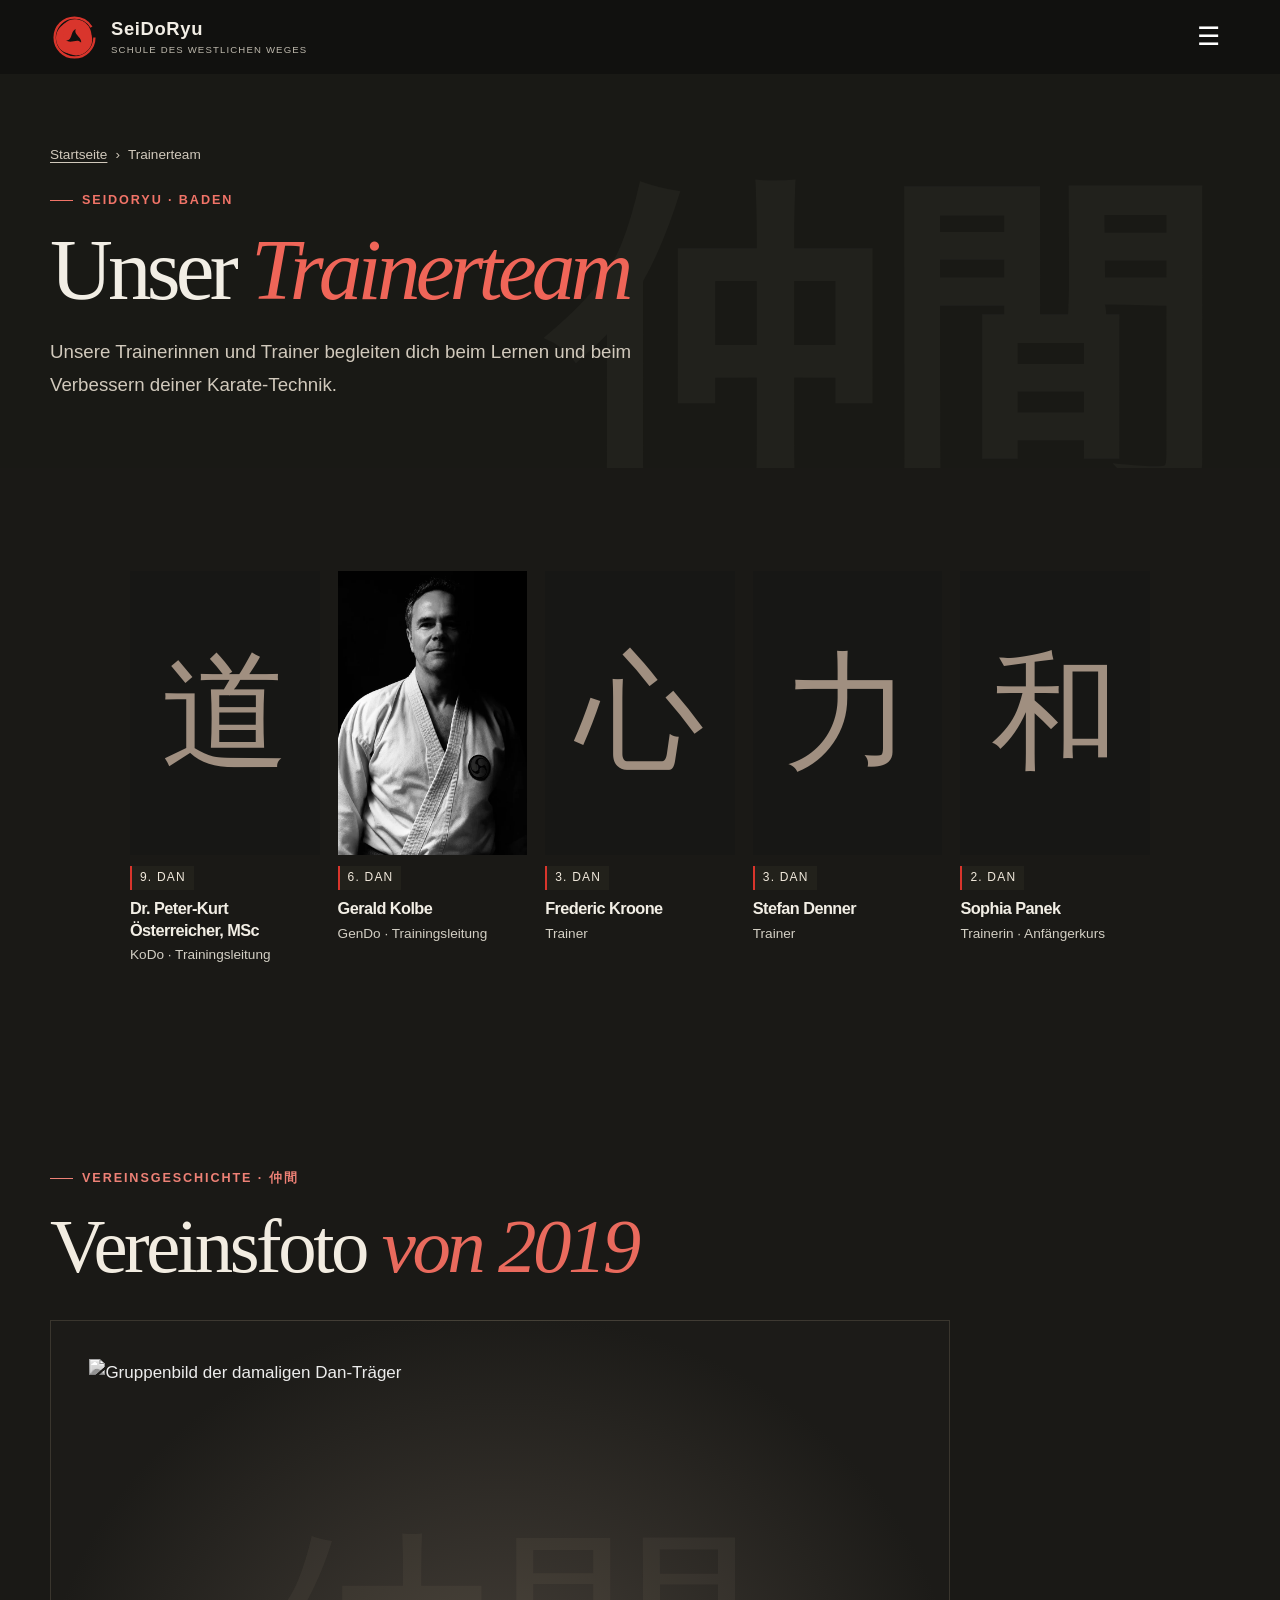
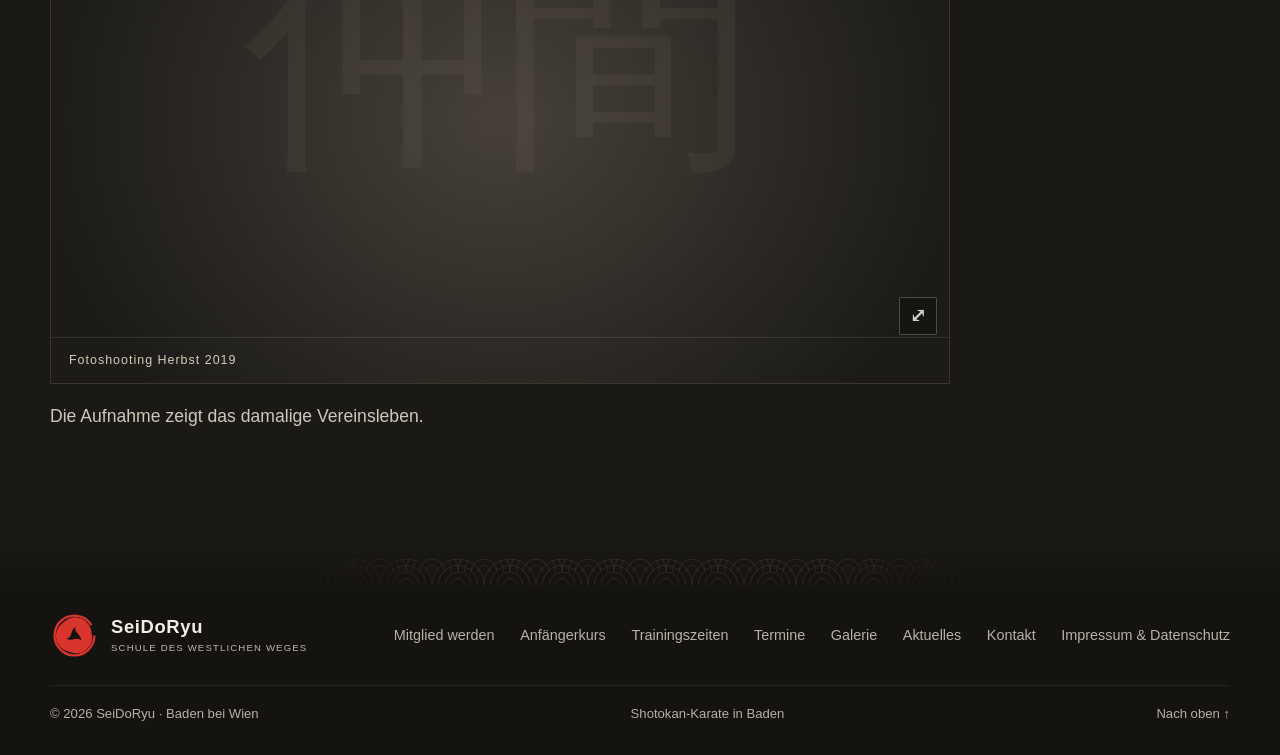
==== commit c112c7f0: "Refine hero depth and slow down trainer Kanji portrait reveals" ====
--- a/seidoryu/trainer/index.html
+++ b/seidoryu/trainer/index.html
@@ -10,4 +10,19 @@
 @media(max-width:1000px){#team .team-grid.trainer-directory{grid-template-columns:repeat(3,minmax(0,1fr))!important;max-width:690px;gap:25px 16px!important}}
 @media(max-width:650px){#team .team-grid.trainer-directory{grid-template-columns:repeat(2,minmax(0,1fr))!important;max-width:440px;gap:24px 14px!important}#team .trainer-directory .trainer h3{font-size:.96rem;line-height:1.3}#team .trainer-directory .trainer p{font-size:.8rem}#team .trainer-directory .trainer .dan{font-size:.72rem}}
 </style>
-<link rel="stylesheet" href="/seidoryu/review.css?v=21"><link rel="stylesheet" href="/seidoryu/ruhe.css?v=27"></head><body class="subpage"><svg width="0" height="0" aria-hidden="true" focusable="false" style="position:absolute;pointer-events:none"><defs><filter id="kihon-shadow-lift" color-interpolation-filters="sRGB"><feColorMatrix type="saturate" values="0"/><feComponentTransfer><feFuncR type="gamma" amplitude="1" exponent=".62" offset="0"/><feFuncG type="gamma" amplitude="1" exponent=".62" offset="0"/><feFuncB type="gamma" amplitude="1" exponent=".62" offset="0"/></feComponentTransfer></filter></defs></svg><a class="skip" href="#main">Zum Inhalt</a><header class="site-header"><div class="wrap nav"><a class="brand" href="/seidoryu/" aria-label="SeiDoRyu Startseite"><span class="brand-logo"><svg aria-hidden="true" viewBox="0 0 64 64"><circle cx="32" cy="32" r="26" fill="none" stroke="currentColor" stroke-width="3" stroke-dasharray="148 16"/><g fill="currentColor"><path id="swirl" d="M32 8C47 8 56 20 54 34C49 23 39 17 32 22C27 26 29 35 22 36C11 38 9 28 15 19C19 12 25 8 32 8Z"/><use href="#swirl" transform="rotate(120 32 32)"/><use href="#swirl" transform="rotate(240 32 32)"/></g></svg><img src="/seidoryu/media.php?f=logo-200-150x150.png" alt="" width="150" height="150" decoding="async" onerror="this.hidden=true"></span><span class="brand-text">SeiDoRyu<small>Schule des westlichen Weges</small></span></a><nav class="nav-links" id="navlinks" aria-label="Hauptnavigation"><a href="/seidoryu/about-us/">Verein</a><a href="/seidoryu/#karate">Karate</a><a href="/seidoryu/#training">Trainingszeiten</a><a href="/seidoryu/trainer/" aria-current="page">Trainer</a><a href="/seidoryu/blog/">Aktuelles &amp; Termine</a><a href="/seidoryu/galerie/">Galerie</a><a href="/seidoryu/kontakt/">Kontakt</a><a href="/seidoryu/mitgliedschaft/" class="member-link">Mitglied werden</a></nav><button class="menu-toggle" aria-expanded="false" aria-controls="navlinks" aria-label="Menü öffnen">☰</button></div></header><main id="main"><section class="hero-mini" id="top"><span lang="ja" class="kanji-mark" aria-hidden="true">仲間</span><div class="wrap"><nav class="breadcrumbs" aria-label="Brotkrumen"><a href="/seidoryu/">Startseite</a><span aria-hidden="true">›</span><span>Trainerteam</span></nav><div class="eyebrow">SeiDoRyu · Baden</div><h1>Unser <em>Trainerteam</em></h1><p class="lead">Unsere Trainerinnen und Trainer begleiten dich beim Lernen und beim Verbessern deiner Karate-Technik.</p></div></section><section id="team" class="team section-pad calm-surface" data-japan-scene="仲間" style="--calm-bg:#1a1916;--calm-prev:#1a1916"><div class="japan-watermark" lang="ja" aria-hidden="true">仲間</div><div class="japan-side" aria-hidden="true"><span lang="ja">仲間</span><span>Nakama · Gemeinschaft</span></div><div class="wrap"><div class="team-grid trainer-directory"><article class="trainer reveal"><div class="trainer-photo image-bg" data-kanji="道"><img src="/seidoryu/media.php?f=Kodo.jpg" alt="Porträt: Dr. Peter-Kurt Österreicher, MSc" width="667" height="1000" decoding="async" loading="lazy" onerror="this.hidden=true"><span class="portrait-shadow" aria-hidden="true"></span></div><span class="dan">9. DAN</span><h3>Dr. Peter-Kurt Österreicher, MSc</h3><p>KoDo · Trainingsleitung</p></article><article class="trainer reveal" style="--delay:65ms"><div class="trainer-photo image-bg" data-kanji="礼"><img src="/seidoryu/gerald-kolbe(1).webp" alt="Porträt: Gerald Kolbe" width="667" height="1000" decoding="async" loading="lazy" onerror="if(!this.dataset.fallback){this.dataset.fallback=1;this.src='/seidoryu/media.php?f=Gendo-1.jpg';this.closest('.trainer-photo').classList.add('portrait-fallback')}else{this.hidden=true}"><span class="portrait-shadow" aria-hidden="true"></span></div><span class="dan">6. DAN</span><h3>Gerald Kolbe</h3><p>GenDo · Trainingsleitung</p></article><article class="trainer reveal" style="--delay:130ms"><div class="trainer-photo image-bg" data-kanji="心"><img src="/seidoryu/media.php?f=Frederic.jpg" alt="Porträt: Frederic Kroone" width="667" height="1000" decoding="async" loading="lazy" onerror="this.hidden=true"><span class="portrait-shadow" aria-hidden="true"></span></div><span class="dan">3. DAN</span><h3>Frederic Kroone</h3><p>Trainer</p></article><article class="trainer reveal" style="--delay:195ms"><div class="trainer-photo image-bg" data-kanji="力"><img src="/seidoryu/media.php?f=Stefan-4.jpg" alt="Porträt: Stefan Denner" width="667" height="1000" decoding="async" loading="lazy" onerror="this.hidden=true"><span class="portrait-shadow" aria-hidden="true"></span></div><span class="dan">3. DAN</span><h3>Stefan Denner</h3><p>Trainer</p></article><article class="trainer reveal" style="--delay:260ms"><div class="trainer-photo image-bg" data-kanji="和"><img src="/seidoryu/media.php?f=Sophia.jpg" alt="Porträt: Sophia Panek" width="667" height="1000" decoding="async" loading="lazy" onerror="this.hidden=true"><span class="portrait-shadow" aria-hidden="true"></span></div><span class="dan">2. DAN</span><h3>Sophia Panek</h3><p>Trainerin · Anfängerkurs</p></article></div></div></section><section class="photo-story archival-team calm-surface" id="trainerarchiv" style="--calm-bg:#1a1916;--calm-prev:#1a1916"><div class="wrap"><div class="eyebrow">Vereinsgeschichte · 仲間</div><h2>Vereinsfoto <em>von 2019</em></h2><figure class="scene-image" data-kanji="仲間"><img src="/seidoryu/media.php?f=dan-team.jpg" alt="Gruppenbild der damaligen Dan-Träger" width="1280" height="840" decoding="async" loading="lazy"><figcaption>Fotoshooting Herbst 2019</figcaption></figure><p class="story-intro">Die Aufnahme zeigt das damalige Vereinsleben.</p></div></section></main><footer class="footer" style="--calm-prev:#1a1916"><div class="wrap"><div class="footer-top"><a class="brand" href="/seidoryu/"><span class="brand-logo"><svg aria-hidden="true" viewBox="0 0 64 64"><circle cx="32" cy="32" r="26" fill="none" stroke="currentColor" stroke-width="3" stroke-dasharray="148 16"/><g fill="currentColor"><path d="M32 8C47 8 56 20 54 34C49 23 39 17 32 22C27 26 29 35 22 36C11 38 9 28 15 19C19 12 25 8 32 8Z"/><path d="M32 8C47 8 56 20 54 34C49 23 39 17 32 22C27 26 29 35 22 36C11 38 9 28 15 19C19 12 25 8 32 8Z" transform="rotate(120 32 32)"/><path d="M32 8C47 8 56 20 54 34C49 23 39 17 32 22C27 26 29 35 22 36C11 38 9 28 15 19C19 12 25 8 32 8Z" transform="rotate(240 32 32)"/></g></svg><img src="/seidoryu/media.php?f=logo-200-150x150.png" alt="" width="150" height="150" decoding="async" loading="lazy" onerror="this.hidden=true"></span><span class="brand-text">SeiDoRyu<small>Schule des westlichen Weges</small></span></a><div class="footer-links"><a href="/seidoryu/mitgliedschaft/">Mitglied werden</a><a href="/seidoryu/karate-anfaengerkurs/">Anfängerkurs</a><a href="/seidoryu/#training">Trainingszeiten</a><a href="/seidoryu/termine/">Termine</a><a href="/seidoryu/galerie/">Galerie</a><a href="/seidoryu/blog/">Aktuelles</a><a href="/seidoryu/kontakt/">Kontakt</a><a href="/seidoryu/impressum/">Impressum &amp; Datenschutz</a></div></div><div class="footer-bottom"><span>© <span id="year">2026</span> SeiDoRyu · Baden bei Wien</span><span>Shotokan-Karate in Baden</span><a href="#top">Nach oben ↑</a></div></div></footer><script src="/seidoryu/seiten.js?v=21"></script><script src="/seidoryu/verein.js?v=21" defer></script><script src="/seidoryu/bildergeschichte.js?v=22" defer></script></body></html>+<link rel="stylesheet" href="/seidoryu/review.css?v=21"><link rel="stylesheet" href="/seidoryu/ruhe.css?v=27"><style id="trainer-kanji-v28">
+/* Let each Japanese character have a calm moment before its portrait appears. */
+html body #team .trainer .trainer-photo{clip-path:none!important;overflow:hidden;isolation:isolate}
+html body #team .trainer .trainer-photo.kanji-preview{background:#171715}
+html body #team .trainer .trainer-photo.kanji-preview::before{content:attr(data-kanji);position:absolute;inset:0;display:grid;place-items:center;transform:none;color:#d5beaa;font-family:var(--jp,serif);font-size:clamp(3.8rem,10vw,8.5rem);line-height:1;opacity:.72;z-index:2;pointer-events:none;transition:opacity 1.2s ease,transform 1.6s ease}
+html body #team .trainer .trainer-photo.kanji-preview>img{opacity:0!important;transform:none!important;transition:opacity 1.6s cubic-bezier(.22,.65,.24,1)!important}
+html body #team .trainer .trainer-photo.kanji-preview>.portrait-shadow{opacity:0;transition:opacity 1.6s ease}
+html body #team .trainer .trainer-photo.kanji-preview.kanji-revealed::before{opacity:0;transform:scale(1.035)}
+html body #team .trainer .trainer-photo.kanji-preview.kanji-revealed>img{opacity:1!important}
+html body #team .trainer .trainer-photo.kanji-preview.kanji-revealed>.portrait-shadow{opacity:1}
+@media(max-width:650px){html body #team .trainer .trainer-photo.kanji-preview::before{font-size:clamp(4.5rem,21vw,8rem)}.trainer-directory .trainer-photo.kanji-preview::before{font-size:clamp(3rem,13vw,6rem)!important}}
+@media(prefers-reduced-motion:reduce){html body #team .trainer .trainer-photo.kanji-preview>img{opacity:1!important;transition:none!important}html body #team .trainer .trainer-photo.kanji-preview::before{opacity:0;transition:none!important}html body #team .trainer .trainer-photo.kanji-preview>.portrait-shadow{opacity:1;transition:none}}
+html.motion-off body #team .trainer .trainer-photo.kanji-preview>img{opacity:1!important;transition:none!important}
+html.motion-off body #team .trainer .trainer-photo.kanji-preview::before{opacity:0;transition:none!important}
+html.motion-off body #team .trainer .trainer-photo.kanji-preview>.portrait-shadow{opacity:1;transition:none}
+</style></head><body class="subpage"><svg width="0" height="0" aria-hidden="true" focusable="false" style="position:absolute;pointer-events:none"><defs><filter id="kihon-shadow-lift" color-interpolation-filters="sRGB"><feColorMatrix type="saturate" values="0"/><feComponentTransfer><feFuncR type="gamma" amplitude="1" exponent=".62" offset="0"/><feFuncG type="gamma" amplitude="1" exponent=".62" offset="0"/><feFuncB type="gamma" amplitude="1" exponent=".62" offset="0"/></feComponentTransfer></filter></defs></svg><a class="skip" href="#main">Zum Inhalt</a><header class="site-header"><div class="wrap nav"><a class="brand" href="/seidoryu/" aria-label="SeiDoRyu Startseite"><span class="brand-logo"><svg aria-hidden="true" viewBox="0 0 64 64"><circle cx="32" cy="32" r="26" fill="none" stroke="currentColor" stroke-width="3" stroke-dasharray="148 16"/><g fill="currentColor"><path id="swirl" d="M32 8C47 8 56 20 54 34C49 23 39 17 32 22C27 26 29 35 22 36C11 38 9 28 15 19C19 12 25 8 32 8Z"/><use href="#swirl" transform="rotate(120 32 32)"/><use href="#swirl" transform="rotate(240 32 32)"/></g></svg><img src="/seidoryu/media.php?f=logo-200-150x150.png" alt="" width="150" height="150" decoding="async" onerror="this.hidden=true"></span><span class="brand-text">SeiDoRyu<small>Schule des westlichen Weges</small></span></a><nav class="nav-links" id="navlinks" aria-label="Hauptnavigation"><a href="/seidoryu/about-us/">Verein</a><a href="/seidoryu/#karate">Karate</a><a href="/seidoryu/#training">Trainingszeiten</a><a href="/seidoryu/trainer/" aria-current="page">Trainer</a><a href="/seidoryu/blog/">Aktuelles &amp; Termine</a><a href="/seidoryu/galerie/">Galerie</a><a href="/seidoryu/kontakt/">Kontakt</a><a href="/seidoryu/mitgliedschaft/" class="member-link">Mitglied werden</a></nav><button class="menu-toggle" aria-expanded="false" aria-controls="navlinks" aria-label="Menü öffnen">☰</button></div></header><main id="main"><section class="hero-mini" id="top"><span lang="ja" class="kanji-mark" aria-hidden="true">仲間</span><div class="wrap"><nav class="breadcrumbs" aria-label="Brotkrumen"><a href="/seidoryu/">Startseite</a><span aria-hidden="true">›</span><span>Trainerteam</span></nav><div class="eyebrow">SeiDoRyu · Baden</div><h1>Unser <em>Trainerteam</em></h1><p class="lead">Unsere Trainerinnen und Trainer begleiten dich beim Lernen und beim Verbessern deiner Karate-Technik.</p></div></section><section id="team" class="team section-pad calm-surface" data-japan-scene="仲間" style="--calm-bg:#1a1916;--calm-prev:#1a1916"><div class="japan-watermark" lang="ja" aria-hidden="true">仲間</div><div class="japan-side" aria-hidden="true"><span lang="ja">仲間</span><span>Nakama · Gemeinschaft</span></div><div class="wrap"><div class="team-grid trainer-directory"><article class="trainer reveal"><div class="trainer-photo image-bg" data-kanji="道"><img src="/seidoryu/media.php?f=Kodo.jpg" alt="Porträt: Dr. Peter-Kurt Österreicher, MSc" width="667" height="1000" decoding="async" loading="lazy" onerror="this.hidden=true"><span class="portrait-shadow" aria-hidden="true"></span></div><span class="dan">9. DAN</span><h3>Dr. Peter-Kurt Österreicher, MSc</h3><p>KoDo · Trainingsleitung</p></article><article class="trainer reveal" style="--delay:65ms"><div class="trainer-photo image-bg" data-kanji="礼"><img src="/seidoryu/gerald-kolbe(1).webp" alt="Porträt: Gerald Kolbe" width="667" height="1000" decoding="async" loading="lazy" onerror="if(!this.dataset.fallback){this.dataset.fallback=1;this.src='/seidoryu/media.php?f=Gendo-1.jpg';this.closest('.trainer-photo').classList.add('portrait-fallback')}else{this.hidden=true}"><span class="portrait-shadow" aria-hidden="true"></span></div><span class="dan">6. DAN</span><h3>Gerald Kolbe</h3><p>GenDo · Trainingsleitung</p></article><article class="trainer reveal" style="--delay:130ms"><div class="trainer-photo image-bg" data-kanji="心"><img src="/seidoryu/media.php?f=Frederic.jpg" alt="Porträt: Frederic Kroone" width="667" height="1000" decoding="async" loading="lazy" onerror="this.hidden=true"><span class="portrait-shadow" aria-hidden="true"></span></div><span class="dan">3. DAN</span><h3>Frederic Kroone</h3><p>Trainer</p></article><article class="trainer reveal" style="--delay:195ms"><div class="trainer-photo image-bg" data-kanji="力"><img src="/seidoryu/media.php?f=Stefan-4.jpg" alt="Porträt: Stefan Denner" width="667" height="1000" decoding="async" loading="lazy" onerror="this.hidden=true"><span class="portrait-shadow" aria-hidden="true"></span></div><span class="dan">3. DAN</span><h3>Stefan Denner</h3><p>Trainer</p></article><article class="trainer reveal" style="--delay:260ms"><div class="trainer-photo image-bg" data-kanji="和"><img src="/seidoryu/media.php?f=Sophia.jpg" alt="Porträt: Sophia Panek" width="667" height="1000" decoding="async" loading="lazy" onerror="this.hidden=true"><span class="portrait-shadow" aria-hidden="true"></span></div><span class="dan">2. DAN</span><h3>Sophia Panek</h3><p>Trainerin · Anfängerkurs</p></article></div></div></section><section class="photo-story archival-team calm-surface" id="trainerarchiv" style="--calm-bg:#1a1916;--calm-prev:#1a1916"><div class="wrap"><div class="eyebrow">Vereinsgeschichte · 仲間</div><h2>Vereinsfoto <em>von 2019</em></h2><figure class="scene-image" data-kanji="仲間"><img src="/seidoryu/media.php?f=dan-team.jpg" alt="Gruppenbild der damaligen Dan-Träger" width="1280" height="840" decoding="async" loading="lazy"><figcaption>Fotoshooting Herbst 2019</figcaption></figure><p class="story-intro">Die Aufnahme zeigt das damalige Vereinsleben.</p></div></section></main><footer class="footer" style="--calm-prev:#1a1916"><div class="wrap"><div class="footer-top"><a class="brand" href="/seidoryu/"><span class="brand-logo"><svg aria-hidden="true" viewBox="0 0 64 64"><circle cx="32" cy="32" r="26" fill="none" stroke="currentColor" stroke-width="3" stroke-dasharray="148 16"/><g fill="currentColor"><path d="M32 8C47 8 56 20 54 34C49 23 39 17 32 22C27 26 29 35 22 36C11 38 9 28 15 19C19 12 25 8 32 8Z"/><path d="M32 8C47 8 56 20 54 34C49 23 39 17 32 22C27 26 29 35 22 36C11 38 9 28 15 19C19 12 25 8 32 8Z" transform="rotate(120 32 32)"/><path d="M32 8C47 8 56 20 54 34C49 23 39 17 32 22C27 26 29 35 22 36C11 38 9 28 15 19C19 12 25 8 32 8Z" transform="rotate(240 32 32)"/></g></svg><img src="/seidoryu/media.php?f=logo-200-150x150.png" alt="" width="150" height="150" decoding="async" loading="lazy" onerror="this.hidden=true"></span><span class="brand-text">SeiDoRyu<small>Schule des westlichen Weges</small></span></a><div class="footer-links"><a href="/seidoryu/mitgliedschaft/">Mitglied werden</a><a href="/seidoryu/karate-anfaengerkurs/">Anfängerkurs</a><a href="/seidoryu/#training">Trainingszeiten</a><a href="/seidoryu/termine/">Termine</a><a href="/seidoryu/galerie/">Galerie</a><a href="/seidoryu/blog/">Aktuelles</a><a href="/seidoryu/kontakt/">Kontakt</a><a href="/seidoryu/impressum/">Impressum &amp; Datenschutz</a></div></div><div class="footer-bottom"><span>© <span id="year">2026</span> SeiDoRyu · Baden bei Wien</span><span>Shotokan-Karate in Baden</span><a href="#top">Nach oben ↑</a></div></div></footer><script src="/seidoryu/seiten.js?v=21"></script><script src="/seidoryu/verein.js?v=21" defer></script><script src="/seidoryu/bildergeschichte.js?v=22" defer></script><script id="trainer-kanji-script-v28">(()=>{const root=document.documentElement,mq=matchMedia('(prefers-reduced-motion: reduce)'),photos=[...document.querySelectorAll('#team .trainer-photo[data-kanji]')];if(!photos.length||!('IntersectionObserver'in window)||mq.matches||root.classList.contains('motion-off'))return;const obs=new IntersectionObserver(entries=>{entries.forEach(e=>{if(!e.isIntersecting||e.intersectionRatio<.33)return;const p=e.target;obs.unobserve(p);const img=p.querySelector('img');setTimeout(()=>{const show=()=>p.classList.add('kanji-revealed');if(img&&img.complete&&img.naturalWidth)show();else if(img){img.addEventListener('load',show,{once:true});if(img.complete&&img.naturalWidth)show()}},1100)})},{threshold:.33});photos.forEach(p=>{p.classList.add('kanji-preview');obs.observe(p)})})();</script></body></html>
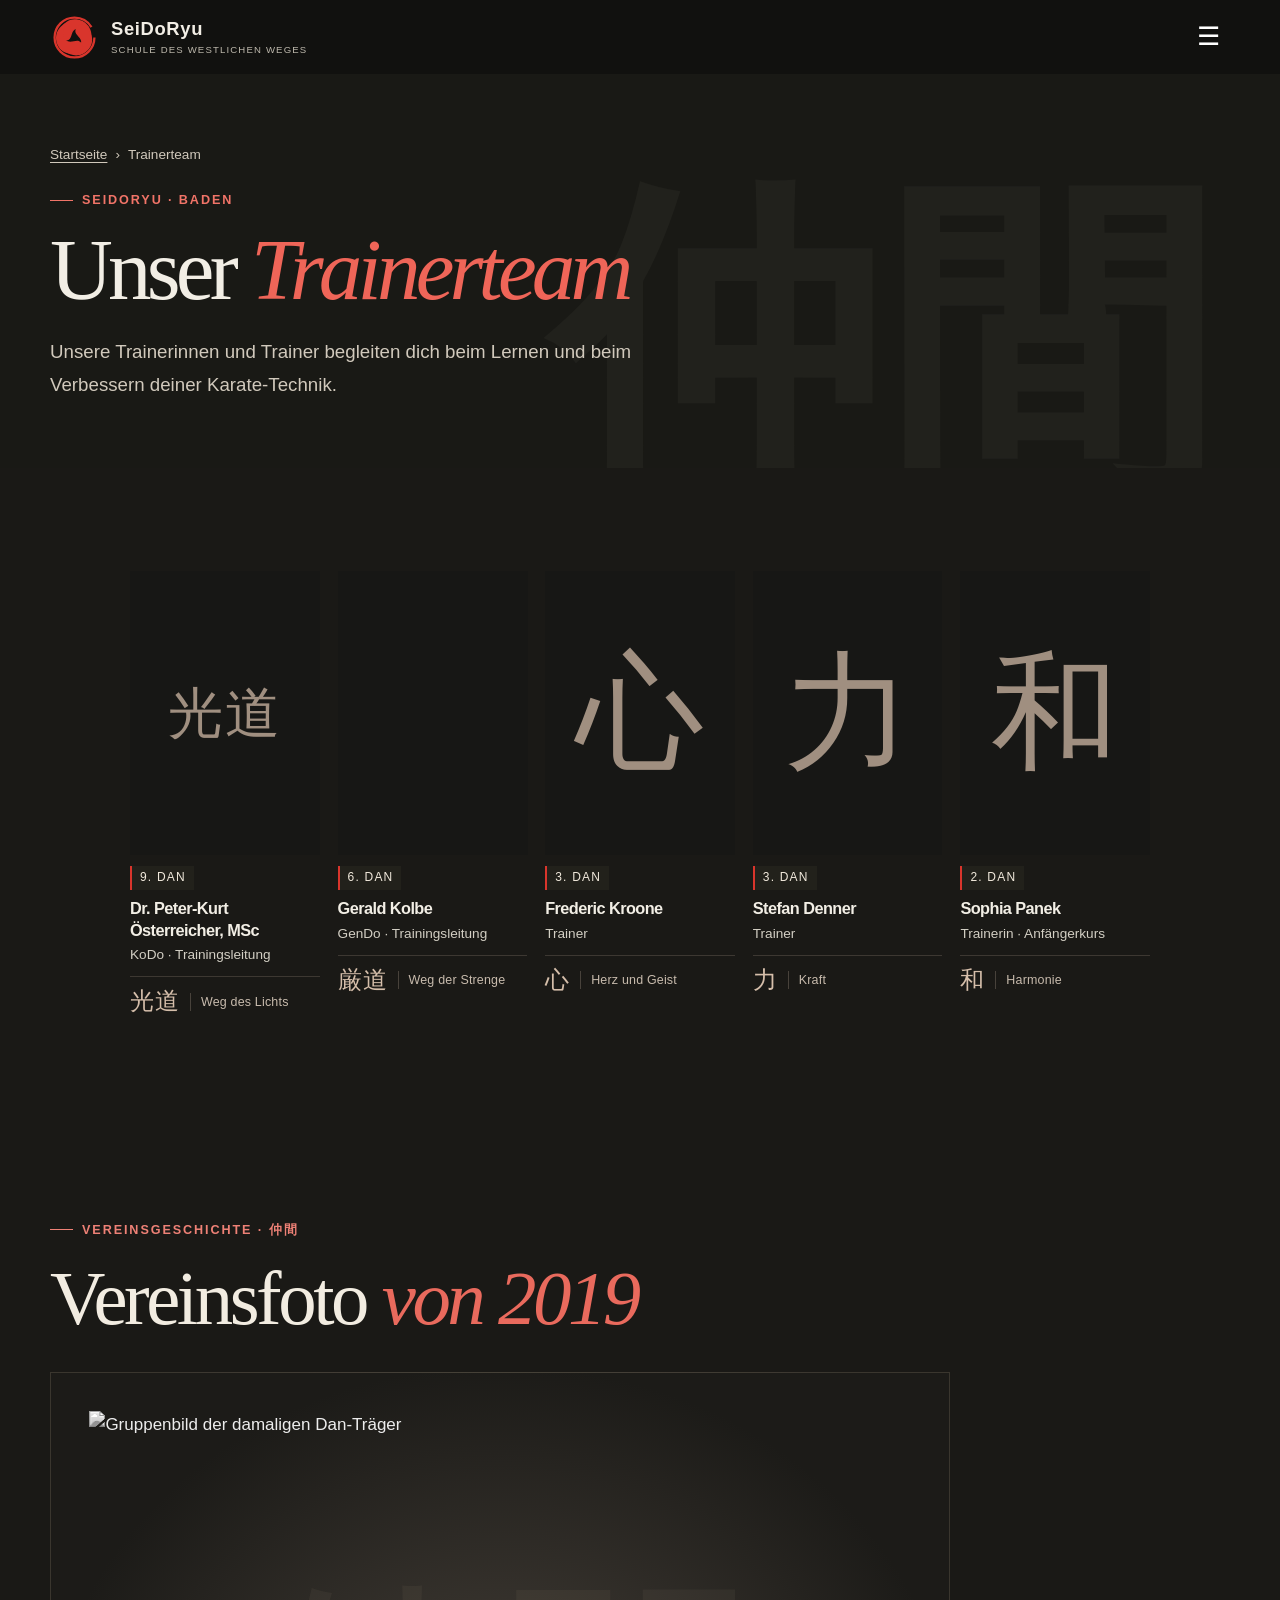
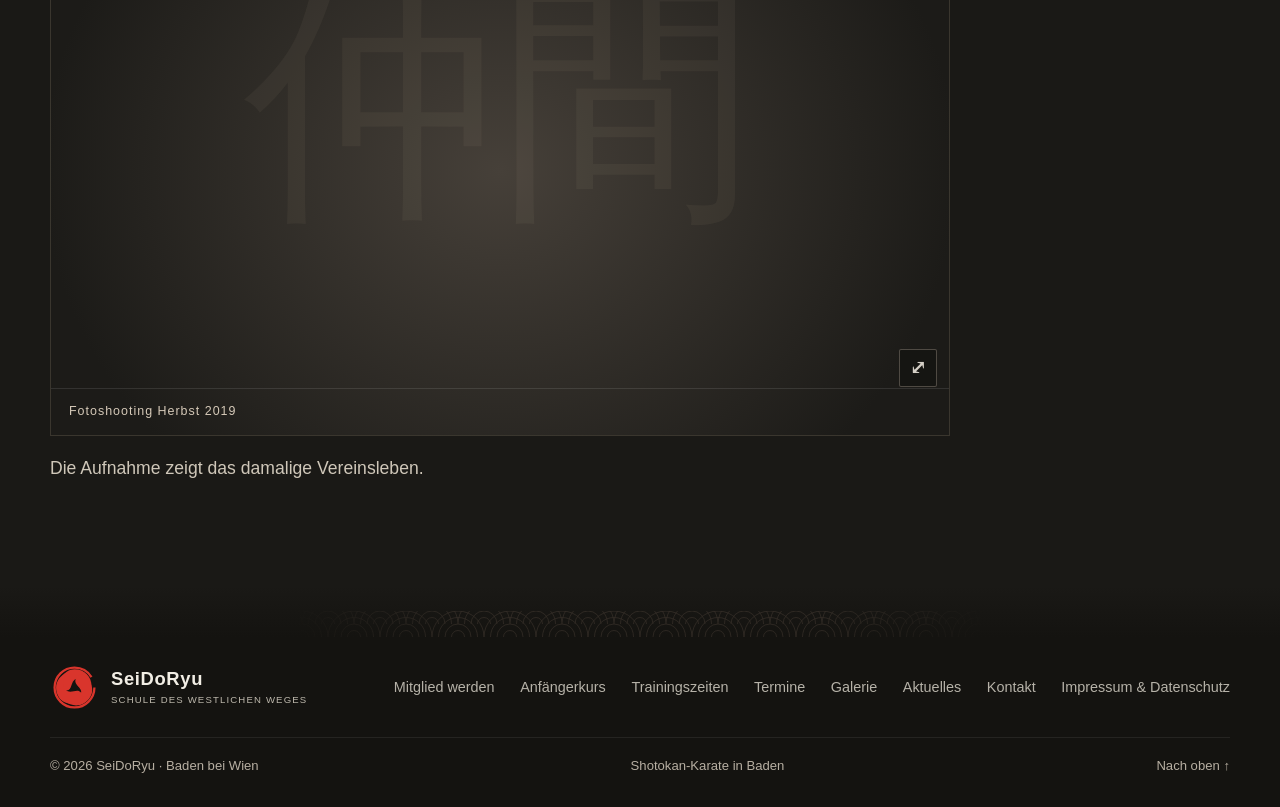
==== commit 5daa9f16: "Trainer: KoDo und GenDo Kanji mit dezenten deutschen Bedeutungen" ====
--- a/seidoryu/trainer/index.html
+++ b/seidoryu/trainer/index.html
@@ -25,4 +25,11 @@
 html.motion-off body #team .trainer .trainer-photo.kanji-preview>img{opacity:1!important;transition:none!important}
 html.motion-off body #team .trainer .trainer-photo.kanji-preview::before{opacity:0;transition:none!important}
 html.motion-off body #team .trainer .trainer-photo.kanji-preview>.portrait-shadow{opacity:1;transition:none}
-</style></head><body class="subpage"><svg width="0" height="0" aria-hidden="true" focusable="false" style="position:absolute;pointer-events:none"><defs><filter id="kihon-shadow-lift" color-interpolation-filters="sRGB"><feColorMatrix type="saturate" values="0"/><feComponentTransfer><feFuncR type="gamma" amplitude="1" exponent=".62" offset="0"/><feFuncG type="gamma" amplitude="1" exponent=".62" offset="0"/><feFuncB type="gamma" amplitude="1" exponent=".62" offset="0"/></feComponentTransfer></filter></defs></svg><a class="skip" href="#main">Zum Inhalt</a><header class="site-header"><div class="wrap nav"><a class="brand" href="/seidoryu/" aria-label="SeiDoRyu Startseite"><span class="brand-logo"><svg aria-hidden="true" viewBox="0 0 64 64"><circle cx="32" cy="32" r="26" fill="none" stroke="currentColor" stroke-width="3" stroke-dasharray="148 16"/><g fill="currentColor"><path id="swirl" d="M32 8C47 8 56 20 54 34C49 23 39 17 32 22C27 26 29 35 22 36C11 38 9 28 15 19C19 12 25 8 32 8Z"/><use href="#swirl" transform="rotate(120 32 32)"/><use href="#swirl" transform="rotate(240 32 32)"/></g></svg><img src="/seidoryu/media.php?f=logo-200-150x150.png" alt="" width="150" height="150" decoding="async" onerror="this.hidden=true"></span><span class="brand-text">SeiDoRyu<small>Schule des westlichen Weges</small></span></a><nav class="nav-links" id="navlinks" aria-label="Hauptnavigation"><a href="/seidoryu/about-us/">Verein</a><a href="/seidoryu/#karate">Karate</a><a href="/seidoryu/#training">Trainingszeiten</a><a href="/seidoryu/trainer/" aria-current="page">Trainer</a><a href="/seidoryu/blog/">Aktuelles &amp; Termine</a><a href="/seidoryu/galerie/">Galerie</a><a href="/seidoryu/kontakt/">Kontakt</a><a href="/seidoryu/mitgliedschaft/" class="member-link">Mitglied werden</a></nav><button class="menu-toggle" aria-expanded="false" aria-controls="navlinks" aria-label="Menü öffnen">☰</button></div></header><main id="main"><section class="hero-mini" id="top"><span lang="ja" class="kanji-mark" aria-hidden="true">仲間</span><div class="wrap"><nav class="breadcrumbs" aria-label="Brotkrumen"><a href="/seidoryu/">Startseite</a><span aria-hidden="true">›</span><span>Trainerteam</span></nav><div class="eyebrow">SeiDoRyu · Baden</div><h1>Unser <em>Trainerteam</em></h1><p class="lead">Unsere Trainerinnen und Trainer begleiten dich beim Lernen und beim Verbessern deiner Karate-Technik.</p></div></section><section id="team" class="team section-pad calm-surface" data-japan-scene="仲間" style="--calm-bg:#1a1916;--calm-prev:#1a1916"><div class="japan-watermark" lang="ja" aria-hidden="true">仲間</div><div class="japan-side" aria-hidden="true"><span lang="ja">仲間</span><span>Nakama · Gemeinschaft</span></div><div class="wrap"><div class="team-grid trainer-directory"><article class="trainer reveal"><div class="trainer-photo image-bg" data-kanji="道"><img src="/seidoryu/media.php?f=Kodo.jpg" alt="Porträt: Dr. Peter-Kurt Österreicher, MSc" width="667" height="1000" decoding="async" loading="lazy" onerror="this.hidden=true"><span class="portrait-shadow" aria-hidden="true"></span></div><span class="dan">9. DAN</span><h3>Dr. Peter-Kurt Österreicher, MSc</h3><p>KoDo · Trainingsleitung</p></article><article class="trainer reveal" style="--delay:65ms"><div class="trainer-photo image-bg" data-kanji="礼"><img src="/seidoryu/gerald-kolbe(1).webp" alt="Porträt: Gerald Kolbe" width="667" height="1000" decoding="async" loading="lazy" onerror="if(!this.dataset.fallback){this.dataset.fallback=1;this.src='/seidoryu/media.php?f=Gendo-1.jpg';this.closest('.trainer-photo').classList.add('portrait-fallback')}else{this.hidden=true}"><span class="portrait-shadow" aria-hidden="true"></span></div><span class="dan">6. DAN</span><h3>Gerald Kolbe</h3><p>GenDo · Trainingsleitung</p></article><article class="trainer reveal" style="--delay:130ms"><div class="trainer-photo image-bg" data-kanji="心"><img src="/seidoryu/media.php?f=Frederic.jpg" alt="Porträt: Frederic Kroone" width="667" height="1000" decoding="async" loading="lazy" onerror="this.hidden=true"><span class="portrait-shadow" aria-hidden="true"></span></div><span class="dan">3. DAN</span><h3>Frederic Kroone</h3><p>Trainer</p></article><article class="trainer reveal" style="--delay:195ms"><div class="trainer-photo image-bg" data-kanji="力"><img src="/seidoryu/media.php?f=Stefan-4.jpg" alt="Porträt: Stefan Denner" width="667" height="1000" decoding="async" loading="lazy" onerror="this.hidden=true"><span class="portrait-shadow" aria-hidden="true"></span></div><span class="dan">3. DAN</span><h3>Stefan Denner</h3><p>Trainer</p></article><article class="trainer reveal" style="--delay:260ms"><div class="trainer-photo image-bg" data-kanji="和"><img src="/seidoryu/media.php?f=Sophia.jpg" alt="Porträt: Sophia Panek" width="667" height="1000" decoding="async" loading="lazy" onerror="this.hidden=true"><span class="portrait-shadow" aria-hidden="true"></span></div><span class="dan">2. DAN</span><h3>Sophia Panek</h3><p>Trainerin · Anfängerkurs</p></article></div></div></section><section class="photo-story archival-team calm-surface" id="trainerarchiv" style="--calm-bg:#1a1916;--calm-prev:#1a1916"><div class="wrap"><div class="eyebrow">Vereinsgeschichte · 仲間</div><h2>Vereinsfoto <em>von 2019</em></h2><figure class="scene-image" data-kanji="仲間"><img src="/seidoryu/media.php?f=dan-team.jpg" alt="Gruppenbild der damaligen Dan-Träger" width="1280" height="840" decoding="async" loading="lazy"><figcaption>Fotoshooting Herbst 2019</figcaption></figure><p class="story-intro">Die Aufnahme zeigt das damalige Vereinsleben.</p></div></section></main><footer class="footer" style="--calm-prev:#1a1916"><div class="wrap"><div class="footer-top"><a class="brand" href="/seidoryu/"><span class="brand-logo"><svg aria-hidden="true" viewBox="0 0 64 64"><circle cx="32" cy="32" r="26" fill="none" stroke="currentColor" stroke-width="3" stroke-dasharray="148 16"/><g fill="currentColor"><path d="M32 8C47 8 56 20 54 34C49 23 39 17 32 22C27 26 29 35 22 36C11 38 9 28 15 19C19 12 25 8 32 8Z"/><path d="M32 8C47 8 56 20 54 34C49 23 39 17 32 22C27 26 29 35 22 36C11 38 9 28 15 19C19 12 25 8 32 8Z" transform="rotate(120 32 32)"/><path d="M32 8C47 8 56 20 54 34C49 23 39 17 32 22C27 26 29 35 22 36C11 38 9 28 15 19C19 12 25 8 32 8Z" transform="rotate(240 32 32)"/></g></svg><img src="/seidoryu/media.php?f=logo-200-150x150.png" alt="" width="150" height="150" decoding="async" loading="lazy" onerror="this.hidden=true"></span><span class="brand-text">SeiDoRyu<small>Schule des westlichen Weges</small></span></a><div class="footer-links"><a href="/seidoryu/mitgliedschaft/">Mitglied werden</a><a href="/seidoryu/karate-anfaengerkurs/">Anfängerkurs</a><a href="/seidoryu/#training">Trainingszeiten</a><a href="/seidoryu/termine/">Termine</a><a href="/seidoryu/galerie/">Galerie</a><a href="/seidoryu/blog/">Aktuelles</a><a href="/seidoryu/kontakt/">Kontakt</a><a href="/seidoryu/impressum/">Impressum &amp; Datenschutz</a></div></div><div class="footer-bottom"><span>© <span id="year">2026</span> SeiDoRyu · Baden bei Wien</span><span>Shotokan-Karate in Baden</span><a href="#top">Nach oben ↑</a></div></div></footer><script src="/seidoryu/seiten.js?v=21"></script><script src="/seidoryu/verein.js?v=21" defer></script><script src="/seidoryu/bildergeschichte.js?v=22" defer></script><script id="trainer-kanji-script-v28">(()=>{const root=document.documentElement,mq=matchMedia('(prefers-reduced-motion: reduce)'),photos=[...document.querySelectorAll('#team .trainer-photo[data-kanji]')];if(!photos.length||!('IntersectionObserver'in window)||mq.matches||root.classList.contains('motion-off'))return;const obs=new IntersectionObserver(entries=>{entries.forEach(e=>{if(!e.isIntersecting||e.intersectionRatio<.33)return;const p=e.target;obs.unobserve(p);const img=p.querySelector('img');setTimeout(()=>{const show=()=>p.classList.add('kanji-revealed');if(img&&img.complete&&img.naturalWidth)show();else if(img){img.addEventListener('load',show,{once:true});if(img.complete&&img.naturalWidth)show()}},1100)})},{threshold:.33});photos.forEach(p=>{p.classList.add('kanji-preview');obs.observe(p)})})();</script></body></html>+</style><style id="trainer-meaning-v30">
+#team .trainer .trainer-meaning{display:flex;align-items:center;gap:10px;margin-top:12px;padding-top:10px;border-top:1px solid rgba(213,190,170,.19);color:#c8bbad;min-width:0;line-height:1.45}
+#team .trainer .trainer-meaning .meaning-kanji{font-family:var(--jp,serif);font-weight:500;letter-spacing:.04em;font-size:1.5rem;line-height:1.2;color:#d5beaa;white-space:nowrap;flex-shrink:0}
+#team .trainer .trainer-meaning .meaning-text{padding-left:10px;border-left:1px solid rgba(213,190,170,.25);font-size:.78rem;letter-spacing:.015em;overflow-wrap:normal}
+html body #team .trainer .trainer-photo.kanji-pair{container-type:inline-size}
+html body #team .trainer .trainer-photo.kanji-pair.kanji-preview::before{font-size:clamp(2.3rem,4.5vw,5.6rem)!important;font-size:clamp(2.3rem,29cqw,6.4rem)!important;white-space:nowrap;letter-spacing:.035em}
+@media(max-width:650px){#team .trainer .trainer-meaning{gap:15px;margin-top:15px;padding-top:12px}#team .trainer .trainer-meaning .meaning-kanji{font-size:1.85rem}#team .trainer .trainer-meaning .meaning-text{font-size:.9rem;padding-left:15px}}
+</style></head><body class="subpage"><svg width="0" height="0" aria-hidden="true" focusable="false" style="position:absolute;pointer-events:none"><defs><filter id="kihon-shadow-lift" color-interpolation-filters="sRGB"><feColorMatrix type="saturate" values="0"/><feComponentTransfer><feFuncR type="gamma" amplitude="1" exponent=".62" offset="0"/><feFuncG type="gamma" amplitude="1" exponent=".62" offset="0"/><feFuncB type="gamma" amplitude="1" exponent=".62" offset="0"/></feComponentTransfer></filter></defs></svg><a class="skip" href="#main">Zum Inhalt</a><header class="site-header"><div class="wrap nav"><a class="brand" href="/seidoryu/" aria-label="SeiDoRyu Startseite"><span class="brand-logo"><svg aria-hidden="true" viewBox="0 0 64 64"><circle cx="32" cy="32" r="26" fill="none" stroke="currentColor" stroke-width="3" stroke-dasharray="148 16"/><g fill="currentColor"><path id="swirl" d="M32 8C47 8 56 20 54 34C49 23 39 17 32 22C27 26 29 35 22 36C11 38 9 28 15 19C19 12 25 8 32 8Z"/><use href="#swirl" transform="rotate(120 32 32)"/><use href="#swirl" transform="rotate(240 32 32)"/></g></svg><img src="/seidoryu/media.php?f=logo-200-150x150.png" alt="" width="150" height="150" decoding="async" onerror="this.hidden=true"></span><span class="brand-text">SeiDoRyu<small>Schule des westlichen Weges</small></span></a><nav class="nav-links" id="navlinks" aria-label="Hauptnavigation"><a href="/seidoryu/about-us/">Verein</a><a href="/seidoryu/#karate">Karate</a><a href="/seidoryu/#training">Trainingszeiten</a><a href="/seidoryu/trainer/" aria-current="page">Trainer</a><a href="/seidoryu/blog/">Aktuelles &amp; Termine</a><a href="/seidoryu/galerie/">Galerie</a><a href="/seidoryu/kontakt/">Kontakt</a><a href="/seidoryu/mitgliedschaft/" class="member-link">Mitglied werden</a></nav><button class="menu-toggle" aria-expanded="false" aria-controls="navlinks" aria-label="Menü öffnen">☰</button></div></header><main id="main"><section class="hero-mini" id="top"><span lang="ja" class="kanji-mark" aria-hidden="true">仲間</span><div class="wrap"><nav class="breadcrumbs" aria-label="Brotkrumen"><a href="/seidoryu/">Startseite</a><span aria-hidden="true">›</span><span>Trainerteam</span></nav><div class="eyebrow">SeiDoRyu · Baden</div><h1>Unser <em>Trainerteam</em></h1><p class="lead">Unsere Trainerinnen und Trainer begleiten dich beim Lernen und beim Verbessern deiner Karate-Technik.</p></div></section><section id="team" class="team section-pad calm-surface" data-japan-scene="仲間" style="--calm-bg:#1a1916;--calm-prev:#1a1916"><div class="japan-watermark" lang="ja" aria-hidden="true">仲間</div><div class="japan-side" aria-hidden="true"><span lang="ja">仲間</span><span>Nakama · Gemeinschaft</span></div><div class="wrap"><div class="team-grid trainer-directory"><article class="trainer reveal"><div class="trainer-photo image-bg kanji-pair" data-kanji="光道"><img src="/seidoryu/media.php?f=Kodo.jpg" alt="Porträt: Dr. Peter-Kurt Österreicher, MSc" width="667" height="1000" decoding="async" loading="lazy" onerror="this.hidden=true"><span class="portrait-shadow" aria-hidden="true"></span></div><span class="dan">9. DAN</span><h3>Dr. Peter-Kurt Österreicher, MSc</h3><p>KoDo · Trainingsleitung</p><div class="trainer-meaning"><span class="meaning-kanji" lang="ja" aria-hidden="true">光道</span><span class="meaning-text">Weg des Lichts</span></div></article><article class="trainer reveal" style="--delay:65ms"><div class="trainer-photo image-bg kanji-pair" data-kanji="厳道"><img src="/seidoryu/gerald-kolbe(1).webp" alt="Porträt: Gerald Kolbe" width="667" height="1000" decoding="async" loading="lazy" onerror="if(!this.dataset.fallback){this.dataset.fallback=1;this.src='/seidoryu/media.php?f=Gendo-1.jpg';this.closest('.trainer-photo').classList.add('portrait-fallback')}else{this.hidden=true}"><span class="portrait-shadow" aria-hidden="true"></span></div><span class="dan">6. DAN</span><h3>Gerald Kolbe</h3><p>GenDo · Trainingsleitung</p><div class="trainer-meaning"><span class="meaning-kanji" lang="ja" aria-hidden="true">厳道</span><span class="meaning-text">Weg der Strenge</span></div></article><article class="trainer reveal" style="--delay:130ms"><div class="trainer-photo image-bg" data-kanji="心"><img src="/seidoryu/media.php?f=Frederic.jpg" alt="Porträt: Frederic Kroone" width="667" height="1000" decoding="async" loading="lazy" onerror="this.hidden=true"><span class="portrait-shadow" aria-hidden="true"></span></div><span class="dan">3. DAN</span><h3>Frederic Kroone</h3><p>Trainer</p><div class="trainer-meaning"><span class="meaning-kanji" lang="ja" aria-hidden="true">心</span><span class="meaning-text">Herz und Geist</span></div></article><article class="trainer reveal" style="--delay:195ms"><div class="trainer-photo image-bg" data-kanji="力"><img src="/seidoryu/media.php?f=Stefan-4.jpg" alt="Porträt: Stefan Denner" width="667" height="1000" decoding="async" loading="lazy" onerror="this.hidden=true"><span class="portrait-shadow" aria-hidden="true"></span></div><span class="dan">3. DAN</span><h3>Stefan Denner</h3><p>Trainer</p><div class="trainer-meaning"><span class="meaning-kanji" lang="ja" aria-hidden="true">力</span><span class="meaning-text">Kraft</span></div></article><article class="trainer reveal" style="--delay:260ms"><div class="trainer-photo image-bg" data-kanji="和"><img src="/seidoryu/media.php?f=Sophia.jpg" alt="Porträt: Sophia Panek" width="667" height="1000" decoding="async" loading="lazy" onerror="this.hidden=true"><span class="portrait-shadow" aria-hidden="true"></span></div><span class="dan">2. DAN</span><h3>Sophia Panek</h3><p>Trainerin · Anfängerkurs</p><div class="trainer-meaning"><span class="meaning-kanji" lang="ja" aria-hidden="true">和</span><span class="meaning-text">Harmonie</span></div></article></div></div></section><section class="photo-story archival-team calm-surface" id="trainerarchiv" style="--calm-bg:#1a1916;--calm-prev:#1a1916"><div class="wrap"><div class="eyebrow">Vereinsgeschichte · 仲間</div><h2>Vereinsfoto <em>von 2019</em></h2><figure class="scene-image" data-kanji="仲間"><img src="/seidoryu/media.php?f=dan-team.jpg" alt="Gruppenbild der damaligen Dan-Träger" width="1280" height="840" decoding="async" loading="lazy"><figcaption>Fotoshooting Herbst 2019</figcaption></figure><p class="story-intro">Die Aufnahme zeigt das damalige Vereinsleben.</p></div></section></main><footer class="footer" style="--calm-prev:#1a1916"><div class="wrap"><div class="footer-top"><a class="brand" href="/seidoryu/"><span class="brand-logo"><svg aria-hidden="true" viewBox="0 0 64 64"><circle cx="32" cy="32" r="26" fill="none" stroke="currentColor" stroke-width="3" stroke-dasharray="148 16"/><g fill="currentColor"><path d="M32 8C47 8 56 20 54 34C49 23 39 17 32 22C27 26 29 35 22 36C11 38 9 28 15 19C19 12 25 8 32 8Z"/><path d="M32 8C47 8 56 20 54 34C49 23 39 17 32 22C27 26 29 35 22 36C11 38 9 28 15 19C19 12 25 8 32 8Z" transform="rotate(120 32 32)"/><path d="M32 8C47 8 56 20 54 34C49 23 39 17 32 22C27 26 29 35 22 36C11 38 9 28 15 19C19 12 25 8 32 8Z" transform="rotate(240 32 32)"/></g></svg><img src="/seidoryu/media.php?f=logo-200-150x150.png" alt="" width="150" height="150" decoding="async" loading="lazy" onerror="this.hidden=true"></span><span class="brand-text">SeiDoRyu<small>Schule des westlichen Weges</small></span></a><div class="footer-links"><a href="/seidoryu/mitgliedschaft/">Mitglied werden</a><a href="/seidoryu/karate-anfaengerkurs/">Anfängerkurs</a><a href="/seidoryu/#training">Trainingszeiten</a><a href="/seidoryu/termine/">Termine</a><a href="/seidoryu/galerie/">Galerie</a><a href="/seidoryu/blog/">Aktuelles</a><a href="/seidoryu/kontakt/">Kontakt</a><a href="/seidoryu/impressum/">Impressum &amp; Datenschutz</a></div></div><div class="footer-bottom"><span>© <span id="year">2026</span> SeiDoRyu · Baden bei Wien</span><span>Shotokan-Karate in Baden</span><a href="#top">Nach oben ↑</a></div></div></footer><script src="/seidoryu/seiten.js?v=21"></script><script src="/seidoryu/verein.js?v=21" defer></script><script src="/seidoryu/bildergeschichte.js?v=22" defer></script><script id="trainer-kanji-script-v28">(()=>{const root=document.documentElement,mq=matchMedia('(prefers-reduced-motion: reduce)'),photos=[...document.querySelectorAll('#team .trainer-photo[data-kanji]')];if(!photos.length||!('IntersectionObserver'in window)||mq.matches||root.classList.contains('motion-off'))return;const obs=new IntersectionObserver(entries=>{entries.forEach(e=>{if(!e.isIntersecting||e.intersectionRatio<.33)return;const p=e.target;obs.unobserve(p);const img=p.querySelector('img');setTimeout(()=>{const show=()=>p.classList.add('kanji-revealed');if(img&&img.complete&&img.naturalWidth)show();else if(img){img.addEventListener('load',show,{once:true});if(img.complete&&img.naturalWidth)show()}},1500)})},{threshold:.33});photos.forEach(p=>{p.classList.add('kanji-preview');obs.observe(p)})})();</script></body></html>
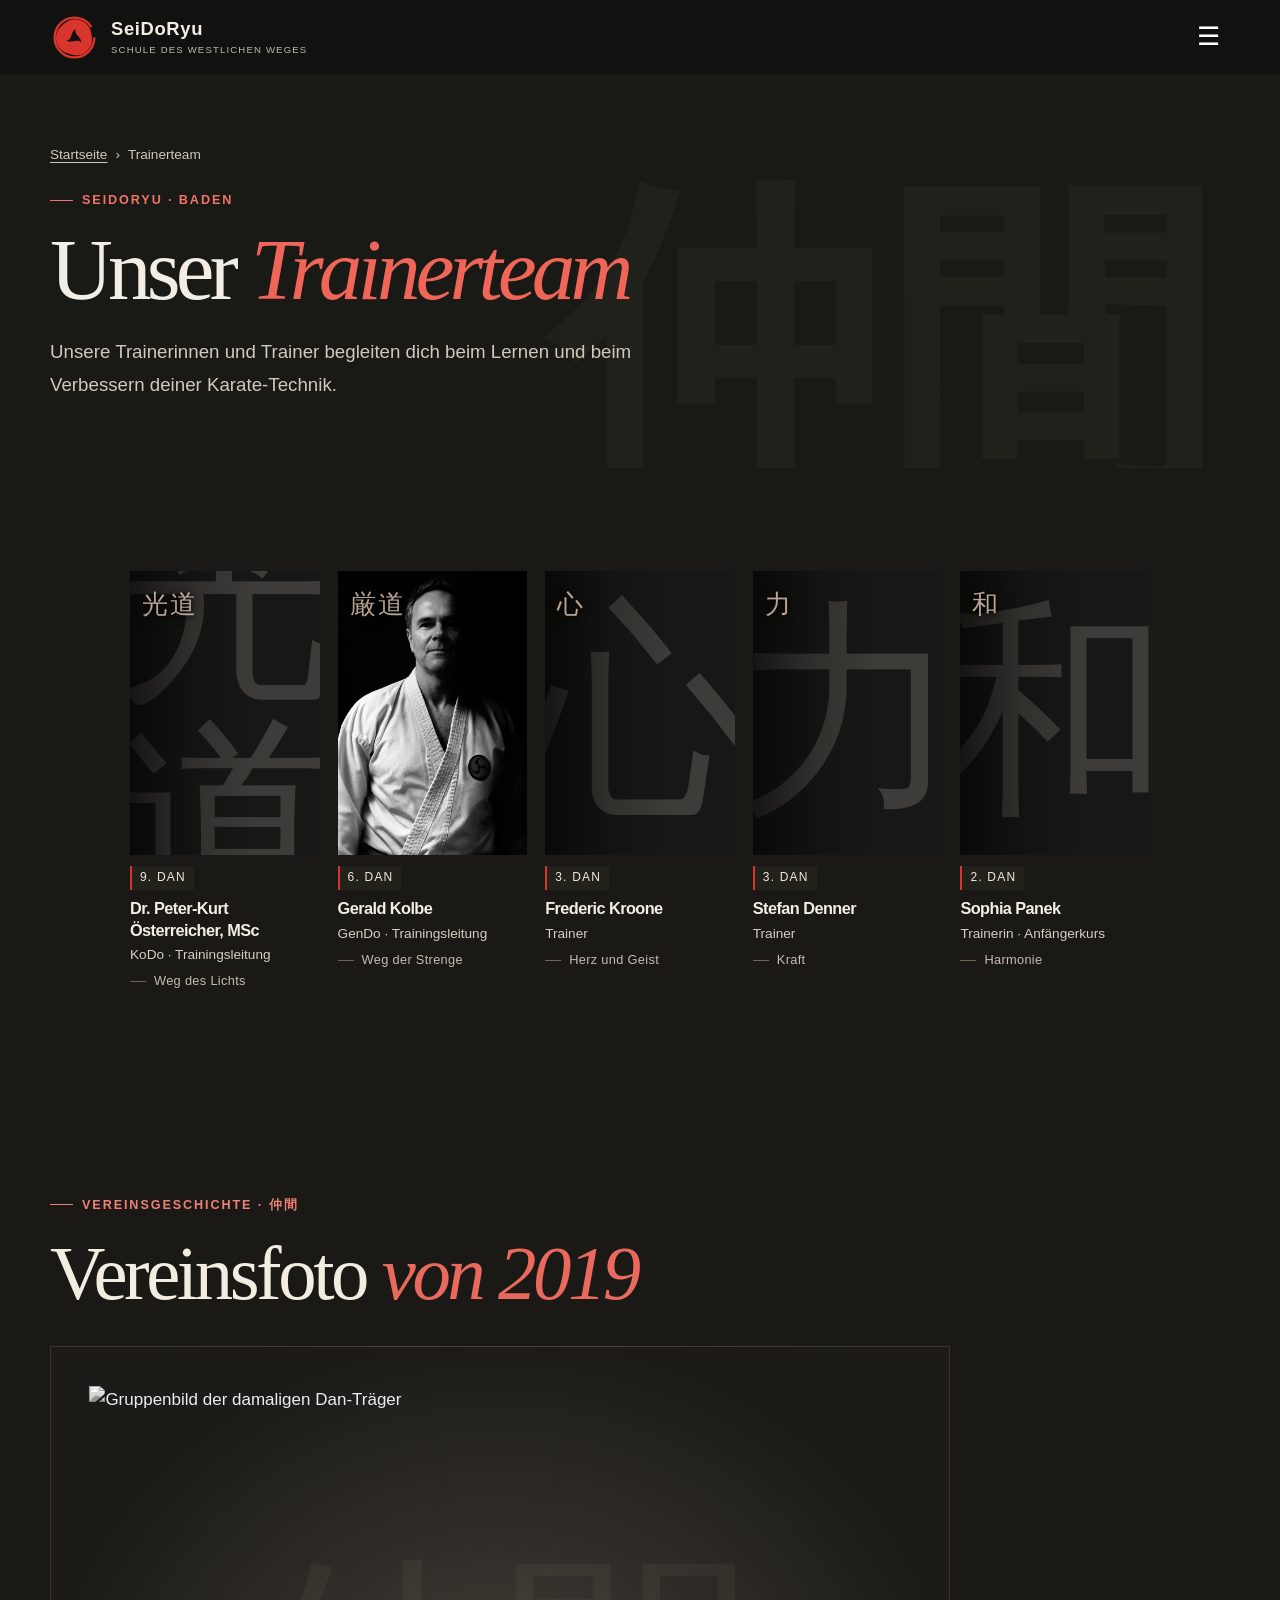
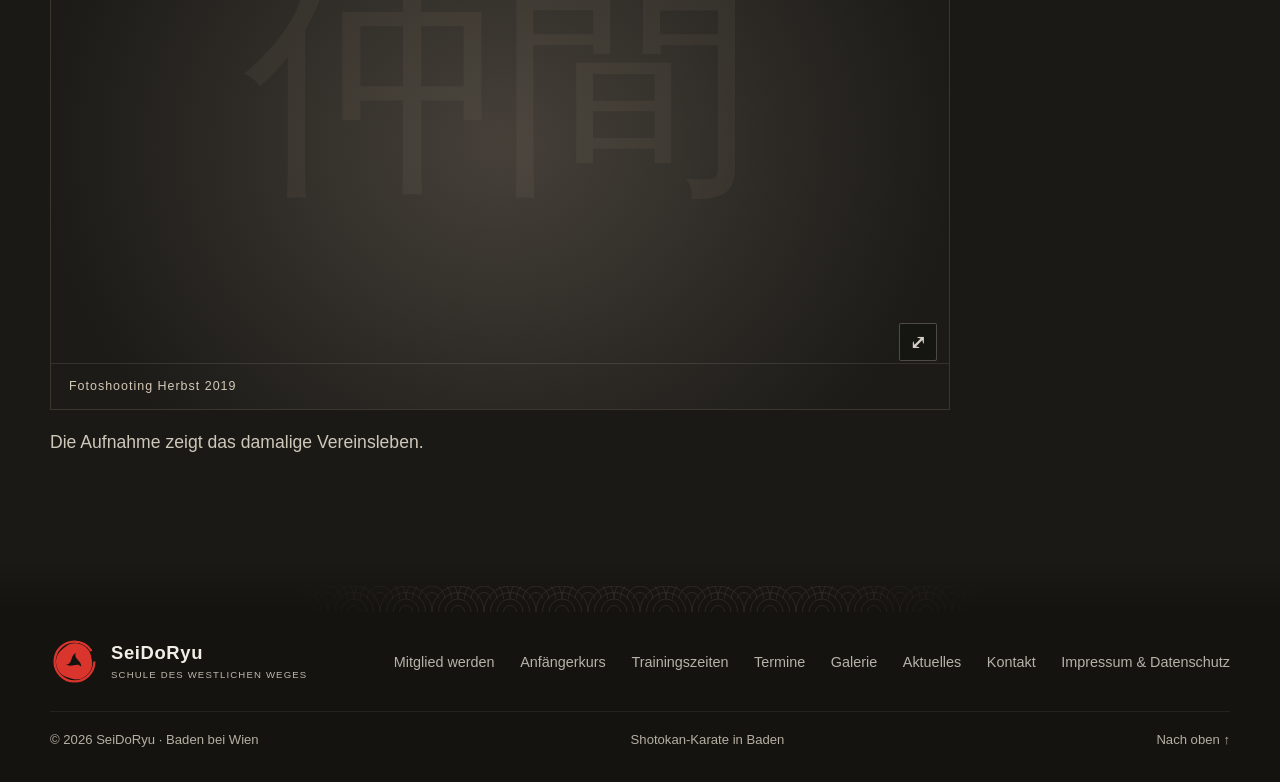
==== commit 09f52c06: "Trainer: kleine Kanji im Portraet, sanfte Einblendung, deutsche Bedeutung" ====
--- a/seidoryu/trainer/index.html
+++ b/seidoryu/trainer/index.html
@@ -10,26 +10,14 @@
 @media(max-width:1000px){#team .team-grid.trainer-directory{grid-template-columns:repeat(3,minmax(0,1fr))!important;max-width:690px;gap:25px 16px!important}}
 @media(max-width:650px){#team .team-grid.trainer-directory{grid-template-columns:repeat(2,minmax(0,1fr))!important;max-width:440px;gap:24px 14px!important}#team .trainer-directory .trainer h3{font-size:.96rem;line-height:1.3}#team .trainer-directory .trainer p{font-size:.8rem}#team .trainer-directory .trainer .dan{font-size:.72rem}}
 </style>
-<link rel="stylesheet" href="/seidoryu/review.css?v=21"><link rel="stylesheet" href="/seidoryu/ruhe.css?v=27"><style id="trainer-kanji-v28">
-/* Let each Japanese character have a calm moment before its portrait appears. */
-html body #team .trainer .trainer-photo{clip-path:none!important;overflow:hidden;isolation:isolate}
-html body #team .trainer .trainer-photo.kanji-preview{background:#171715}
-html body #team .trainer .trainer-photo.kanji-preview::before{content:attr(data-kanji);position:absolute;inset:0;display:grid;place-items:center;transform:none;color:#d5beaa;font-family:var(--jp,serif);font-size:clamp(3.8rem,10vw,8.5rem);line-height:1;opacity:.72;z-index:2;pointer-events:none;transition:opacity 1.2s ease,transform 1.6s ease}
-html body #team .trainer .trainer-photo.kanji-preview>img{opacity:0!important;transform:none!important;transition:opacity 1.6s cubic-bezier(.22,.65,.24,1)!important}
-html body #team .trainer .trainer-photo.kanji-preview>.portrait-shadow{opacity:0;transition:opacity 1.6s ease}
-html body #team .trainer .trainer-photo.kanji-preview.kanji-revealed::before{opacity:0;transform:scale(1.035)}
-html body #team .trainer .trainer-photo.kanji-preview.kanji-revealed>img{opacity:1!important}
-html body #team .trainer .trainer-photo.kanji-preview.kanji-revealed>.portrait-shadow{opacity:1}
-@media(max-width:650px){html body #team .trainer .trainer-photo.kanji-preview::before{font-size:clamp(4.5rem,21vw,8rem)}.trainer-directory .trainer-photo.kanji-preview::before{font-size:clamp(3rem,13vw,6rem)!important}}
-@media(prefers-reduced-motion:reduce){html body #team .trainer .trainer-photo.kanji-preview>img{opacity:1!important;transition:none!important}html body #team .trainer .trainer-photo.kanji-preview::before{opacity:0;transition:none!important}html body #team .trainer .trainer-photo.kanji-preview>.portrait-shadow{opacity:1;transition:none}}
-html.motion-off body #team .trainer .trainer-photo.kanji-preview>img{opacity:1!important;transition:none!important}
-html.motion-off body #team .trainer .trainer-photo.kanji-preview::before{opacity:0;transition:none!important}
-html.motion-off body #team .trainer .trainer-photo.kanji-preview>.portrait-shadow{opacity:1;transition:none}
-</style><style id="trainer-meaning-v30">
-#team .trainer .trainer-meaning{display:flex;align-items:center;gap:10px;margin-top:12px;padding-top:10px;border-top:1px solid rgba(213,190,170,.19);color:#c8bbad;min-width:0;line-height:1.45}
-#team .trainer .trainer-meaning .meaning-kanji{font-family:var(--jp,serif);font-weight:500;letter-spacing:.04em;font-size:1.5rem;line-height:1.2;color:#d5beaa;white-space:nowrap;flex-shrink:0}
-#team .trainer .trainer-meaning .meaning-text{padding-left:10px;border-left:1px solid rgba(213,190,170,.25);font-size:.78rem;letter-spacing:.015em;overflow-wrap:normal}
-html body #team .trainer .trainer-photo.kanji-pair{container-type:inline-size}
-html body #team .trainer .trainer-photo.kanji-pair.kanji-preview::before{font-size:clamp(2.3rem,4.5vw,5.6rem)!important;font-size:clamp(2.3rem,29cqw,6.4rem)!important;white-space:nowrap;letter-spacing:.035em}
-@media(max-width:650px){#team .trainer .trainer-meaning{gap:15px;margin-top:15px;padding-top:12px}#team .trainer .trainer-meaning .meaning-kanji{font-size:1.85rem}#team .trainer .trainer-meaning .meaning-text{font-size:.9rem;padding-left:15px}}
-</style></head><body class="subpage"><svg width="0" height="0" aria-hidden="true" focusable="false" style="position:absolute;pointer-events:none"><defs><filter id="kihon-shadow-lift" color-interpolation-filters="sRGB"><feColorMatrix type="saturate" values="0"/><feComponentTransfer><feFuncR type="gamma" amplitude="1" exponent=".62" offset="0"/><feFuncG type="gamma" amplitude="1" exponent=".62" offset="0"/><feFuncB type="gamma" amplitude="1" exponent=".62" offset="0"/></feComponentTransfer></filter></defs></svg><a class="skip" href="#main">Zum Inhalt</a><header class="site-header"><div class="wrap nav"><a class="brand" href="/seidoryu/" aria-label="SeiDoRyu Startseite"><span class="brand-logo"><svg aria-hidden="true" viewBox="0 0 64 64"><circle cx="32" cy="32" r="26" fill="none" stroke="currentColor" stroke-width="3" stroke-dasharray="148 16"/><g fill="currentColor"><path id="swirl" d="M32 8C47 8 56 20 54 34C49 23 39 17 32 22C27 26 29 35 22 36C11 38 9 28 15 19C19 12 25 8 32 8Z"/><use href="#swirl" transform="rotate(120 32 32)"/><use href="#swirl" transform="rotate(240 32 32)"/></g></svg><img src="/seidoryu/media.php?f=logo-200-150x150.png" alt="" width="150" height="150" decoding="async" onerror="this.hidden=true"></span><span class="brand-text">SeiDoRyu<small>Schule des westlichen Weges</small></span></a><nav class="nav-links" id="navlinks" aria-label="Hauptnavigation"><a href="/seidoryu/about-us/">Verein</a><a href="/seidoryu/#karate">Karate</a><a href="/seidoryu/#training">Trainingszeiten</a><a href="/seidoryu/trainer/" aria-current="page">Trainer</a><a href="/seidoryu/blog/">Aktuelles &amp; Termine</a><a href="/seidoryu/galerie/">Galerie</a><a href="/seidoryu/kontakt/">Kontakt</a><a href="/seidoryu/mitgliedschaft/" class="member-link">Mitglied werden</a></nav><button class="menu-toggle" aria-expanded="false" aria-controls="navlinks" aria-label="Menü öffnen">☰</button></div></header><main id="main"><section class="hero-mini" id="top"><span lang="ja" class="kanji-mark" aria-hidden="true">仲間</span><div class="wrap"><nav class="breadcrumbs" aria-label="Brotkrumen"><a href="/seidoryu/">Startseite</a><span aria-hidden="true">›</span><span>Trainerteam</span></nav><div class="eyebrow">SeiDoRyu · Baden</div><h1>Unser <em>Trainerteam</em></h1><p class="lead">Unsere Trainerinnen und Trainer begleiten dich beim Lernen und beim Verbessern deiner Karate-Technik.</p></div></section><section id="team" class="team section-pad calm-surface" data-japan-scene="仲間" style="--calm-bg:#1a1916;--calm-prev:#1a1916"><div class="japan-watermark" lang="ja" aria-hidden="true">仲間</div><div class="japan-side" aria-hidden="true"><span lang="ja">仲間</span><span>Nakama · Gemeinschaft</span></div><div class="wrap"><div class="team-grid trainer-directory"><article class="trainer reveal"><div class="trainer-photo image-bg kanji-pair" data-kanji="光道"><img src="/seidoryu/media.php?f=Kodo.jpg" alt="Porträt: Dr. Peter-Kurt Österreicher, MSc" width="667" height="1000" decoding="async" loading="lazy" onerror="this.hidden=true"><span class="portrait-shadow" aria-hidden="true"></span></div><span class="dan">9. DAN</span><h3>Dr. Peter-Kurt Österreicher, MSc</h3><p>KoDo · Trainingsleitung</p><div class="trainer-meaning"><span class="meaning-kanji" lang="ja" aria-hidden="true">光道</span><span class="meaning-text">Weg des Lichts</span></div></article><article class="trainer reveal" style="--delay:65ms"><div class="trainer-photo image-bg kanji-pair" data-kanji="厳道"><img src="/seidoryu/gerald-kolbe(1).webp" alt="Porträt: Gerald Kolbe" width="667" height="1000" decoding="async" loading="lazy" onerror="if(!this.dataset.fallback){this.dataset.fallback=1;this.src='/seidoryu/media.php?f=Gendo-1.jpg';this.closest('.trainer-photo').classList.add('portrait-fallback')}else{this.hidden=true}"><span class="portrait-shadow" aria-hidden="true"></span></div><span class="dan">6. DAN</span><h3>Gerald Kolbe</h3><p>GenDo · Trainingsleitung</p><div class="trainer-meaning"><span class="meaning-kanji" lang="ja" aria-hidden="true">厳道</span><span class="meaning-text">Weg der Strenge</span></div></article><article class="trainer reveal" style="--delay:130ms"><div class="trainer-photo image-bg" data-kanji="心"><img src="/seidoryu/media.php?f=Frederic.jpg" alt="Porträt: Frederic Kroone" width="667" height="1000" decoding="async" loading="lazy" onerror="this.hidden=true"><span class="portrait-shadow" aria-hidden="true"></span></div><span class="dan">3. DAN</span><h3>Frederic Kroone</h3><p>Trainer</p><div class="trainer-meaning"><span class="meaning-kanji" lang="ja" aria-hidden="true">心</span><span class="meaning-text">Herz und Geist</span></div></article><article class="trainer reveal" style="--delay:195ms"><div class="trainer-photo image-bg" data-kanji="力"><img src="/seidoryu/media.php?f=Stefan-4.jpg" alt="Porträt: Stefan Denner" width="667" height="1000" decoding="async" loading="lazy" onerror="this.hidden=true"><span class="portrait-shadow" aria-hidden="true"></span></div><span class="dan">3. DAN</span><h3>Stefan Denner</h3><p>Trainer</p><div class="trainer-meaning"><span class="meaning-kanji" lang="ja" aria-hidden="true">力</span><span class="meaning-text">Kraft</span></div></article><article class="trainer reveal" style="--delay:260ms"><div class="trainer-photo image-bg" data-kanji="和"><img src="/seidoryu/media.php?f=Sophia.jpg" alt="Porträt: Sophia Panek" width="667" height="1000" decoding="async" loading="lazy" onerror="this.hidden=true"><span class="portrait-shadow" aria-hidden="true"></span></div><span class="dan">2. DAN</span><h3>Sophia Panek</h3><p>Trainerin · Anfängerkurs</p><div class="trainer-meaning"><span class="meaning-kanji" lang="ja" aria-hidden="true">和</span><span class="meaning-text">Harmonie</span></div></article></div></div></section><section class="photo-story archival-team calm-surface" id="trainerarchiv" style="--calm-bg:#1a1916;--calm-prev:#1a1916"><div class="wrap"><div class="eyebrow">Vereinsgeschichte · 仲間</div><h2>Vereinsfoto <em>von 2019</em></h2><figure class="scene-image" data-kanji="仲間"><img src="/seidoryu/media.php?f=dan-team.jpg" alt="Gruppenbild der damaligen Dan-Träger" width="1280" height="840" decoding="async" loading="lazy"><figcaption>Fotoshooting Herbst 2019</figcaption></figure><p class="story-intro">Die Aufnahme zeigt das damalige Vereinsleben.</p></div></section></main><footer class="footer" style="--calm-prev:#1a1916"><div class="wrap"><div class="footer-top"><a class="brand" href="/seidoryu/"><span class="brand-logo"><svg aria-hidden="true" viewBox="0 0 64 64"><circle cx="32" cy="32" r="26" fill="none" stroke="currentColor" stroke-width="3" stroke-dasharray="148 16"/><g fill="currentColor"><path d="M32 8C47 8 56 20 54 34C49 23 39 17 32 22C27 26 29 35 22 36C11 38 9 28 15 19C19 12 25 8 32 8Z"/><path d="M32 8C47 8 56 20 54 34C49 23 39 17 32 22C27 26 29 35 22 36C11 38 9 28 15 19C19 12 25 8 32 8Z" transform="rotate(120 32 32)"/><path d="M32 8C47 8 56 20 54 34C49 23 39 17 32 22C27 26 29 35 22 36C11 38 9 28 15 19C19 12 25 8 32 8Z" transform="rotate(240 32 32)"/></g></svg><img src="/seidoryu/media.php?f=logo-200-150x150.png" alt="" width="150" height="150" decoding="async" loading="lazy" onerror="this.hidden=true"></span><span class="brand-text">SeiDoRyu<small>Schule des westlichen Weges</small></span></a><div class="footer-links"><a href="/seidoryu/mitgliedschaft/">Mitglied werden</a><a href="/seidoryu/karate-anfaengerkurs/">Anfängerkurs</a><a href="/seidoryu/#training">Trainingszeiten</a><a href="/seidoryu/termine/">Termine</a><a href="/seidoryu/galerie/">Galerie</a><a href="/seidoryu/blog/">Aktuelles</a><a href="/seidoryu/kontakt/">Kontakt</a><a href="/seidoryu/impressum/">Impressum &amp; Datenschutz</a></div></div><div class="footer-bottom"><span>© <span id="year">2026</span> SeiDoRyu · Baden bei Wien</span><span>Shotokan-Karate in Baden</span><a href="#top">Nach oben ↑</a></div></div></footer><script src="/seidoryu/seiten.js?v=21"></script><script src="/seidoryu/verein.js?v=21" defer></script><script src="/seidoryu/bildergeschichte.js?v=22" defer></script><script id="trainer-kanji-script-v28">(()=>{const root=document.documentElement,mq=matchMedia('(prefers-reduced-motion: reduce)'),photos=[...document.querySelectorAll('#team .trainer-photo[data-kanji]')];if(!photos.length||!('IntersectionObserver'in window)||mq.matches||root.classList.contains('motion-off'))return;const obs=new IntersectionObserver(entries=>{entries.forEach(e=>{if(!e.isIntersecting||e.intersectionRatio<.33)return;const p=e.target;obs.unobserve(p);const img=p.querySelector('img');setTimeout(()=>{const show=()=>p.classList.add('kanji-revealed');if(img&&img.complete&&img.naturalWidth)show();else if(img){img.addEventListener('load',show,{once:true});if(img.complete&&img.naturalWidth)show()}},1500)})},{threshold:.33});photos.forEach(p=>{p.classList.add('kanji-preview');obs.observe(p)})})();</script></body></html>+<link rel="stylesheet" href="/seidoryu/review.css?v=21"><link rel="stylesheet" href="/seidoryu/ruhe.css?v=27"><style id="trainer-kanji-v31">
+html body #team .trainer .trainer-photo{position:relative;clip-path:none!important;overflow:hidden;isolation:isolate}
+#team .trainer .trainer-photo .portrait-kanji{position:absolute;top:clamp(13px,6%,23px);left:clamp(12px,6%,23px);z-index:5;color:#d5beaa;font:500 clamp(1.2rem,2.15vw,1.65rem)/1.25 var(--jp,serif);letter-spacing:.09em;white-space:nowrap;pointer-events:none;text-shadow:0 1px 5px #000,0 0 13px #000;opacity:.86;transform:none}
+#team .trainer .trainer-photo.kanji-pending .portrait-kanji{opacity:0;transform:translateY(-5px)}
+#team .trainer .trainer-photo.kanji-pending.kanji-in .portrait-kanji{opacity:.86;transform:translateY(0);transition:opacity 1.65s ease .35s,transform 1.65s ease .35s}
+#team .trainer .trainer-meaning{margin-top:8px;display:block;color:#c8bbad;font-size:.8rem;line-height:1.45;letter-spacing:.025em}
+#team .trainer .trainer-meaning::before{content:"";display:inline-block;vertical-align:middle;width:16px;height:1px;background:#b5a08b;opacity:.55;margin-right:8px}
+@media(max-width:650px){#team .trainer .trainer-photo .portrait-kanji{font-size:1.75rem;top:20px;left:21px}#team .trainer .trainer-meaning{font-size:.91rem;margin-top:9px}}
+@media(prefers-reduced-motion:reduce){#team .trainer .trainer-photo.kanji-pending .portrait-kanji{opacity:.86!important;transform:none!important;transition:none!important}}
+html.motion-off #team .trainer .trainer-photo.kanji-pending .portrait-kanji{opacity:.86!important;transform:none!important;transition:none!important}
+</style></head><body class="subpage"><svg width="0" height="0" aria-hidden="true" focusable="false" style="position:absolute;pointer-events:none"><defs><filter id="kihon-shadow-lift" color-interpolation-filters="sRGB"><feColorMatrix type="saturate" values="0"/><feComponentTransfer><feFuncR type="gamma" amplitude="1" exponent=".62" offset="0"/><feFuncG type="gamma" amplitude="1" exponent=".62" offset="0"/><feFuncB type="gamma" amplitude="1" exponent=".62" offset="0"/></feComponentTransfer></filter></defs></svg><a class="skip" href="#main">Zum Inhalt</a><header class="site-header"><div class="wrap nav"><a class="brand" href="/seidoryu/" aria-label="SeiDoRyu Startseite"><span class="brand-logo"><svg aria-hidden="true" viewBox="0 0 64 64"><circle cx="32" cy="32" r="26" fill="none" stroke="currentColor" stroke-width="3" stroke-dasharray="148 16"/><g fill="currentColor"><path id="swirl" d="M32 8C47 8 56 20 54 34C49 23 39 17 32 22C27 26 29 35 22 36C11 38 9 28 15 19C19 12 25 8 32 8Z"/><use href="#swirl" transform="rotate(120 32 32)"/><use href="#swirl" transform="rotate(240 32 32)"/></g></svg><img src="/seidoryu/media.php?f=logo-200-150x150.png" alt="" width="150" height="150" decoding="async" onerror="this.hidden=true"></span><span class="brand-text">SeiDoRyu<small>Schule des westlichen Weges</small></span></a><nav class="nav-links" id="navlinks" aria-label="Hauptnavigation"><a href="/seidoryu/about-us/">Verein</a><a href="/seidoryu/#karate">Karate</a><a href="/seidoryu/#training">Trainingszeiten</a><a href="/seidoryu/trainer/" aria-current="page">Trainer</a><a href="/seidoryu/blog/">Aktuelles &amp; Termine</a><a href="/seidoryu/galerie/">Galerie</a><a href="/seidoryu/kontakt/">Kontakt</a><a href="/seidoryu/mitgliedschaft/" class="member-link">Mitglied werden</a></nav><button class="menu-toggle" aria-expanded="false" aria-controls="navlinks" aria-label="Menü öffnen">☰</button></div></header><main id="main"><section class="hero-mini" id="top"><span lang="ja" class="kanji-mark" aria-hidden="true">仲間</span><div class="wrap"><nav class="breadcrumbs" aria-label="Brotkrumen"><a href="/seidoryu/">Startseite</a><span aria-hidden="true">›</span><span>Trainerteam</span></nav><div class="eyebrow">SeiDoRyu · Baden</div><h1>Unser <em>Trainerteam</em></h1><p class="lead">Unsere Trainerinnen und Trainer begleiten dich beim Lernen und beim Verbessern deiner Karate-Technik.</p></div></section><section id="team" class="team section-pad calm-surface" data-japan-scene="仲間" style="--calm-bg:#1a1916;--calm-prev:#1a1916"><div class="japan-watermark" lang="ja" aria-hidden="true">仲間</div><div class="japan-side" aria-hidden="true"><span lang="ja">仲間</span><span>Nakama · Gemeinschaft</span></div><div class="wrap"><div class="team-grid trainer-directory"><article class="trainer reveal"><div class="trainer-photo image-bg" data-kanji="光道"><img src="/seidoryu/media.php?f=Kodo.jpg" alt="Porträt: Dr. Peter-Kurt Österreicher, MSc" width="667" height="1000" decoding="async" loading="lazy" onerror="this.hidden=true"><span class="portrait-shadow" aria-hidden="true"></span><span class="portrait-kanji" lang="ja" aria-hidden="true">光道</span></div><span class="dan">9. DAN</span><h3>Dr. Peter-Kurt Österreicher, MSc</h3><p>KoDo · Trainingsleitung</p><div class="trainer-meaning"><span class="meaning-text">Weg des Lichts</span></div></article><article class="trainer reveal" style="--delay:65ms"><div class="trainer-photo image-bg" data-kanji="厳道"><img src="/seidoryu/gerald-kolbe(1).webp" alt="Porträt: Gerald Kolbe" width="667" height="1000" decoding="async" loading="lazy" onerror="if(!this.dataset.fallback){this.dataset.fallback=1;this.src='/seidoryu/media.php?f=Gendo-1.jpg';this.closest('.trainer-photo').classList.add('portrait-fallback')}else{this.hidden=true}"><span class="portrait-shadow" aria-hidden="true"></span><span class="portrait-kanji" lang="ja" aria-hidden="true">厳道</span></div><span class="dan">6. DAN</span><h3>Gerald Kolbe</h3><p>GenDo · Trainingsleitung</p><div class="trainer-meaning"><span class="meaning-text">Weg der Strenge</span></div></article><article class="trainer reveal" style="--delay:130ms"><div class="trainer-photo image-bg" data-kanji="心"><img src="/seidoryu/media.php?f=Frederic.jpg" alt="Porträt: Frederic Kroone" width="667" height="1000" decoding="async" loading="lazy" onerror="this.hidden=true"><span class="portrait-shadow" aria-hidden="true"></span><span class="portrait-kanji" lang="ja" aria-hidden="true">心</span></div><span class="dan">3. DAN</span><h3>Frederic Kroone</h3><p>Trainer</p><div class="trainer-meaning"><span class="meaning-text">Herz und Geist</span></div></article><article class="trainer reveal" style="--delay:195ms"><div class="trainer-photo image-bg" data-kanji="力"><img src="/seidoryu/media.php?f=Stefan-4.jpg" alt="Porträt: Stefan Denner" width="667" height="1000" decoding="async" loading="lazy" onerror="this.hidden=true"><span class="portrait-shadow" aria-hidden="true"></span><span class="portrait-kanji" lang="ja" aria-hidden="true">力</span></div><span class="dan">3. DAN</span><h3>Stefan Denner</h3><p>Trainer</p><div class="trainer-meaning"><span class="meaning-text">Kraft</span></div></article><article class="trainer reveal" style="--delay:260ms"><div class="trainer-photo image-bg" data-kanji="和"><img src="/seidoryu/media.php?f=Sophia.jpg" alt="Porträt: Sophia Panek" width="667" height="1000" decoding="async" loading="lazy" onerror="this.hidden=true"><span class="portrait-shadow" aria-hidden="true"></span><span class="portrait-kanji" lang="ja" aria-hidden="true">和</span></div><span class="dan">2. DAN</span><h3>Sophia Panek</h3><p>Trainerin · Anfängerkurs</p><div class="trainer-meaning"><span class="meaning-text">Harmonie</span></div></article></div></div></section><section class="photo-story archival-team calm-surface" id="trainerarchiv" style="--calm-bg:#1a1916;--calm-prev:#1a1916"><div class="wrap"><div class="eyebrow">Vereinsgeschichte · 仲間</div><h2>Vereinsfoto <em>von 2019</em></h2><figure class="scene-image" data-kanji="仲間"><img src="/seidoryu/media.php?f=dan-team.jpg" alt="Gruppenbild der damaligen Dan-Träger" width="1280" height="840" decoding="async" loading="lazy"><figcaption>Fotoshooting Herbst 2019</figcaption></figure><p class="story-intro">Die Aufnahme zeigt das damalige Vereinsleben.</p></div></section></main><footer class="footer" style="--calm-prev:#1a1916"><div class="wrap"><div class="footer-top"><a class="brand" href="/seidoryu/"><span class="brand-logo"><svg aria-hidden="true" viewBox="0 0 64 64"><circle cx="32" cy="32" r="26" fill="none" stroke="currentColor" stroke-width="3" stroke-dasharray="148 16"/><g fill="currentColor"><path d="M32 8C47 8 56 20 54 34C49 23 39 17 32 22C27 26 29 35 22 36C11 38 9 28 15 19C19 12 25 8 32 8Z"/><path d="M32 8C47 8 56 20 54 34C49 23 39 17 32 22C27 26 29 35 22 36C11 38 9 28 15 19C19 12 25 8 32 8Z" transform="rotate(120 32 32)"/><path d="M32 8C47 8 56 20 54 34C49 23 39 17 32 22C27 26 29 35 22 36C11 38 9 28 15 19C19 12 25 8 32 8Z" transform="rotate(240 32 32)"/></g></svg><img src="/seidoryu/media.php?f=logo-200-150x150.png" alt="" width="150" height="150" decoding="async" loading="lazy" onerror="this.hidden=true"></span><span class="brand-text">SeiDoRyu<small>Schule des westlichen Weges</small></span></a><div class="footer-links"><a href="/seidoryu/mitgliedschaft/">Mitglied werden</a><a href="/seidoryu/karate-anfaengerkurs/">Anfängerkurs</a><a href="/seidoryu/#training">Trainingszeiten</a><a href="/seidoryu/termine/">Termine</a><a href="/seidoryu/galerie/">Galerie</a><a href="/seidoryu/blog/">Aktuelles</a><a href="/seidoryu/kontakt/">Kontakt</a><a href="/seidoryu/impressum/">Impressum &amp; Datenschutz</a></div></div><div class="footer-bottom"><span>© <span id="year">2026</span> SeiDoRyu · Baden bei Wien</span><span>Shotokan-Karate in Baden</span><a href="#top">Nach oben ↑</a></div></div></footer><script src="/seidoryu/seiten.js?v=21"></script><script src="/seidoryu/verein.js?v=21" defer></script><script src="/seidoryu/bildergeschichte.js?v=22" defer></script><script id="trainer-kanji-script-v31">(()=>{const root=document.documentElement,photos=[...document.querySelectorAll('#team .trainer-photo[data-kanji]')];if(!photos.length||!('IntersectionObserver'in window)||matchMedia('(prefers-reduced-motion: reduce)').matches||root.classList.contains('motion-off'))return;const obs=new IntersectionObserver(entries=>{entries.forEach(e=>{if(!e.isIntersecting)return;e.target.classList.add('kanji-in');obs.unobserve(e.target)})},{threshold:.2});photos.forEach(p=>{p.classList.add('kanji-pending');obs.observe(p)})})();</script></body></html>
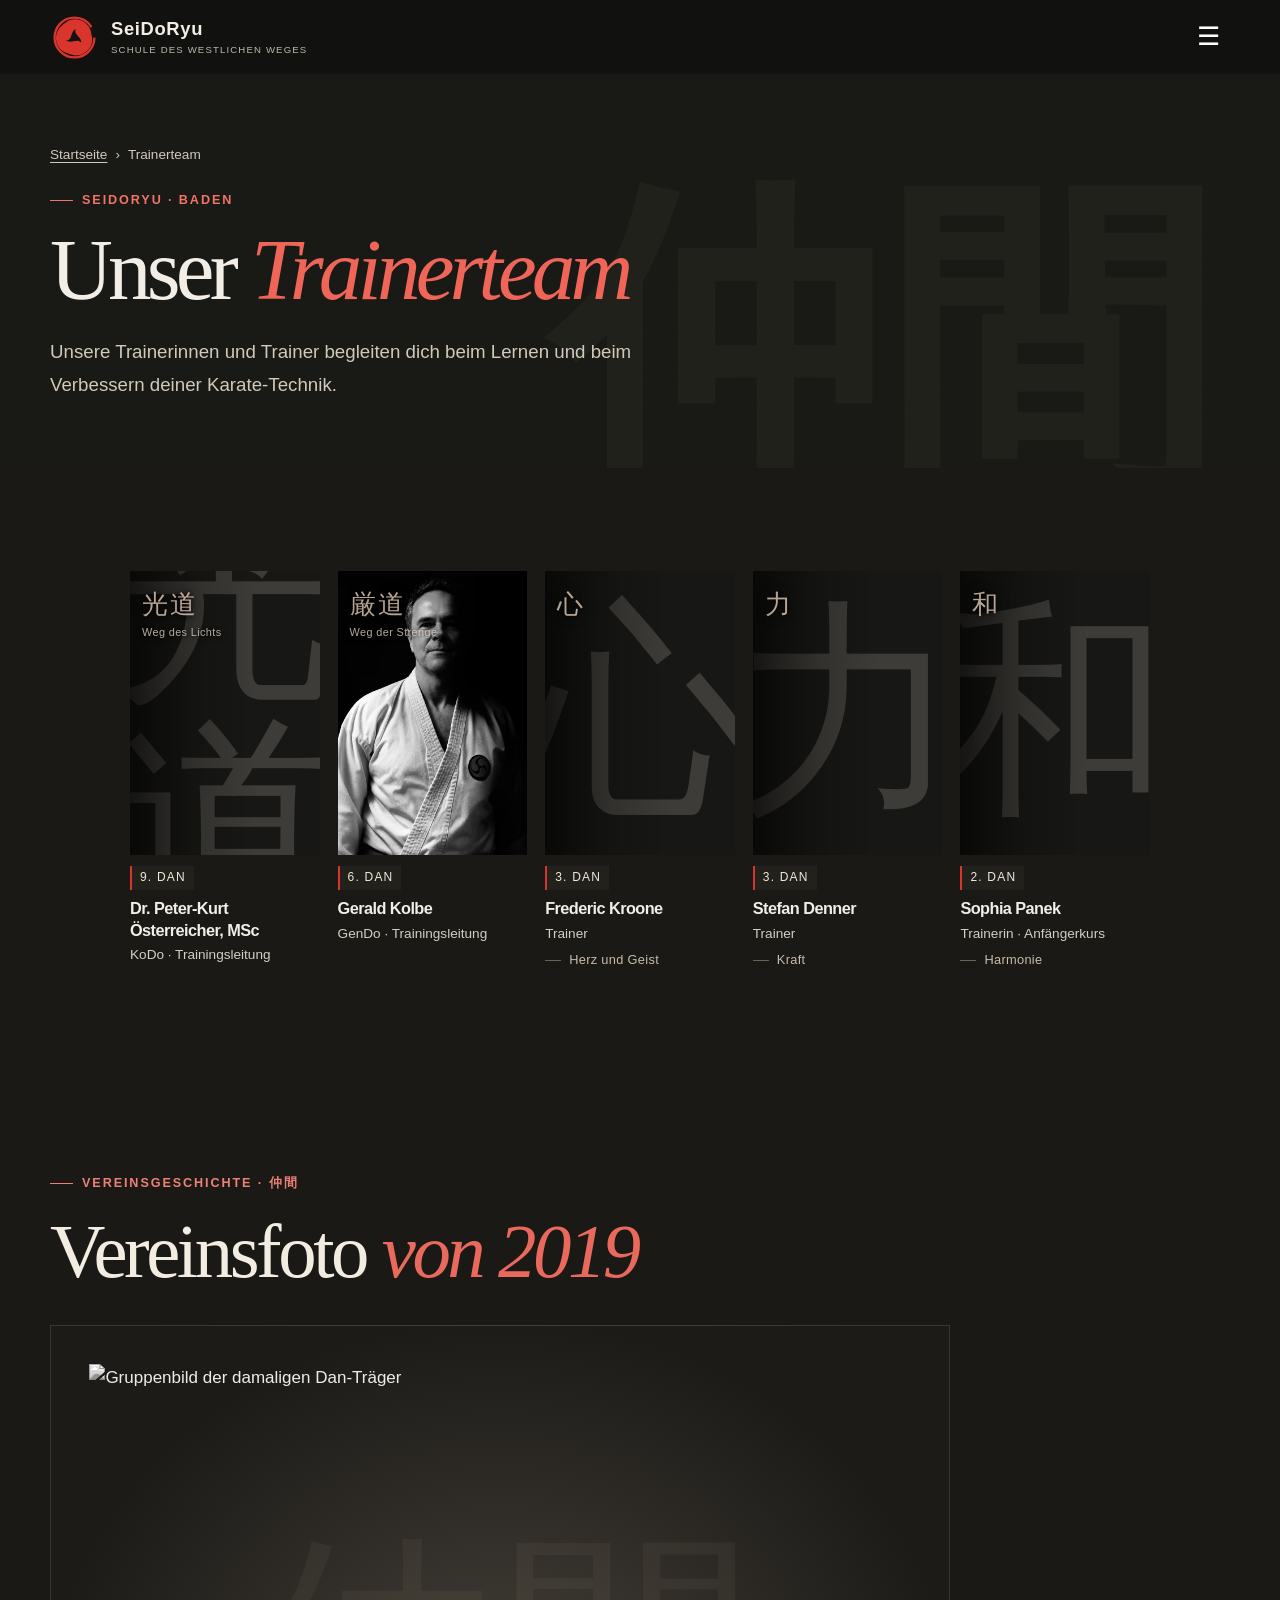
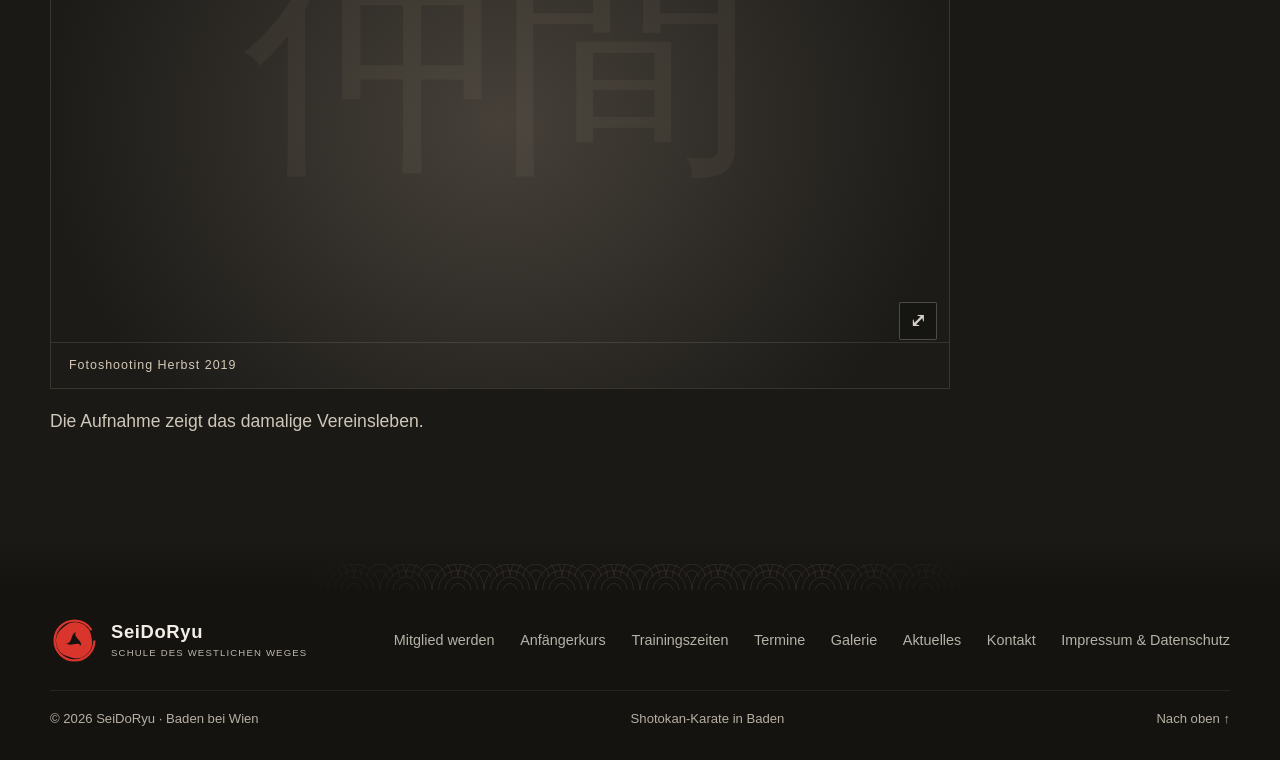
==== commit 42a2f4ba: "KoDo und GenDo: deutsche Bedeutung als dezente Bildsignatur" ====
--- a/seidoryu/trainer/index.html
+++ b/seidoryu/trainer/index.html
@@ -20,4 +20,8 @@
 @media(max-width:650px){#team .trainer .trainer-photo .portrait-kanji{font-size:1.75rem;top:20px;left:21px}#team .trainer .trainer-meaning{font-size:.91rem;margin-top:9px}}
 @media(prefers-reduced-motion:reduce){#team .trainer .trainer-photo.kanji-pending .portrait-kanji{opacity:.86!important;transform:none!important;transition:none!important}}
 html.motion-off #team .trainer .trainer-photo.kanji-pending .portrait-kanji{opacity:.86!important;transform:none!important;transition:none!important}
-</style></head><body class="subpage"><svg width="0" height="0" aria-hidden="true" focusable="false" style="position:absolute;pointer-events:none"><defs><filter id="kihon-shadow-lift" color-interpolation-filters="sRGB"><feColorMatrix type="saturate" values="0"/><feComponentTransfer><feFuncR type="gamma" amplitude="1" exponent=".62" offset="0"/><feFuncG type="gamma" amplitude="1" exponent=".62" offset="0"/><feFuncB type="gamma" amplitude="1" exponent=".62" offset="0"/></feComponentTransfer></filter></defs></svg><a class="skip" href="#main">Zum Inhalt</a><header class="site-header"><div class="wrap nav"><a class="brand" href="/seidoryu/" aria-label="SeiDoRyu Startseite"><span class="brand-logo"><svg aria-hidden="true" viewBox="0 0 64 64"><circle cx="32" cy="32" r="26" fill="none" stroke="currentColor" stroke-width="3" stroke-dasharray="148 16"/><g fill="currentColor"><path id="swirl" d="M32 8C47 8 56 20 54 34C49 23 39 17 32 22C27 26 29 35 22 36C11 38 9 28 15 19C19 12 25 8 32 8Z"/><use href="#swirl" transform="rotate(120 32 32)"/><use href="#swirl" transform="rotate(240 32 32)"/></g></svg><img src="/seidoryu/media.php?f=logo-200-150x150.png" alt="" width="150" height="150" decoding="async" onerror="this.hidden=true"></span><span class="brand-text">SeiDoRyu<small>Schule des westlichen Weges</small></span></a><nav class="nav-links" id="navlinks" aria-label="Hauptnavigation"><a href="/seidoryu/about-us/">Verein</a><a href="/seidoryu/#karate">Karate</a><a href="/seidoryu/#training">Trainingszeiten</a><a href="/seidoryu/trainer/" aria-current="page">Trainer</a><a href="/seidoryu/blog/">Aktuelles &amp; Termine</a><a href="/seidoryu/galerie/">Galerie</a><a href="/seidoryu/kontakt/">Kontakt</a><a href="/seidoryu/mitgliedschaft/" class="member-link">Mitglied werden</a></nav><button class="menu-toggle" aria-expanded="false" aria-controls="navlinks" aria-label="Menü öffnen">☰</button></div></header><main id="main"><section class="hero-mini" id="top"><span lang="ja" class="kanji-mark" aria-hidden="true">仲間</span><div class="wrap"><nav class="breadcrumbs" aria-label="Brotkrumen"><a href="/seidoryu/">Startseite</a><span aria-hidden="true">›</span><span>Trainerteam</span></nav><div class="eyebrow">SeiDoRyu · Baden</div><h1>Unser <em>Trainerteam</em></h1><p class="lead">Unsere Trainerinnen und Trainer begleiten dich beim Lernen und beim Verbessern deiner Karate-Technik.</p></div></section><section id="team" class="team section-pad calm-surface" data-japan-scene="仲間" style="--calm-bg:#1a1916;--calm-prev:#1a1916"><div class="japan-watermark" lang="ja" aria-hidden="true">仲間</div><div class="japan-side" aria-hidden="true"><span lang="ja">仲間</span><span>Nakama · Gemeinschaft</span></div><div class="wrap"><div class="team-grid trainer-directory"><article class="trainer reveal"><div class="trainer-photo image-bg" data-kanji="光道"><img src="/seidoryu/media.php?f=Kodo.jpg" alt="Porträt: Dr. Peter-Kurt Österreicher, MSc" width="667" height="1000" decoding="async" loading="lazy" onerror="this.hidden=true"><span class="portrait-shadow" aria-hidden="true"></span><span class="portrait-kanji" lang="ja" aria-hidden="true">光道</span></div><span class="dan">9. DAN</span><h3>Dr. Peter-Kurt Österreicher, MSc</h3><p>KoDo · Trainingsleitung</p><div class="trainer-meaning"><span class="meaning-text">Weg des Lichts</span></div></article><article class="trainer reveal" style="--delay:65ms"><div class="trainer-photo image-bg" data-kanji="厳道"><img src="/seidoryu/gerald-kolbe(1).webp" alt="Porträt: Gerald Kolbe" width="667" height="1000" decoding="async" loading="lazy" onerror="if(!this.dataset.fallback){this.dataset.fallback=1;this.src='/seidoryu/media.php?f=Gendo-1.jpg';this.closest('.trainer-photo').classList.add('portrait-fallback')}else{this.hidden=true}"><span class="portrait-shadow" aria-hidden="true"></span><span class="portrait-kanji" lang="ja" aria-hidden="true">厳道</span></div><span class="dan">6. DAN</span><h3>Gerald Kolbe</h3><p>GenDo · Trainingsleitung</p><div class="trainer-meaning"><span class="meaning-text">Weg der Strenge</span></div></article><article class="trainer reveal" style="--delay:130ms"><div class="trainer-photo image-bg" data-kanji="心"><img src="/seidoryu/media.php?f=Frederic.jpg" alt="Porträt: Frederic Kroone" width="667" height="1000" decoding="async" loading="lazy" onerror="this.hidden=true"><span class="portrait-shadow" aria-hidden="true"></span><span class="portrait-kanji" lang="ja" aria-hidden="true">心</span></div><span class="dan">3. DAN</span><h3>Frederic Kroone</h3><p>Trainer</p><div class="trainer-meaning"><span class="meaning-text">Herz und Geist</span></div></article><article class="trainer reveal" style="--delay:195ms"><div class="trainer-photo image-bg" data-kanji="力"><img src="/seidoryu/media.php?f=Stefan-4.jpg" alt="Porträt: Stefan Denner" width="667" height="1000" decoding="async" loading="lazy" onerror="this.hidden=true"><span class="portrait-shadow" aria-hidden="true"></span><span class="portrait-kanji" lang="ja" aria-hidden="true">力</span></div><span class="dan">3. DAN</span><h3>Stefan Denner</h3><p>Trainer</p><div class="trainer-meaning"><span class="meaning-text">Kraft</span></div></article><article class="trainer reveal" style="--delay:260ms"><div class="trainer-photo image-bg" data-kanji="和"><img src="/seidoryu/media.php?f=Sophia.jpg" alt="Porträt: Sophia Panek" width="667" height="1000" decoding="async" loading="lazy" onerror="this.hidden=true"><span class="portrait-shadow" aria-hidden="true"></span><span class="portrait-kanji" lang="ja" aria-hidden="true">和</span></div><span class="dan">2. DAN</span><h3>Sophia Panek</h3><p>Trainerin · Anfängerkurs</p><div class="trainer-meaning"><span class="meaning-text">Harmonie</span></div></article></div></div></section><section class="photo-story archival-team calm-surface" id="trainerarchiv" style="--calm-bg:#1a1916;--calm-prev:#1a1916"><div class="wrap"><div class="eyebrow">Vereinsgeschichte · 仲間</div><h2>Vereinsfoto <em>von 2019</em></h2><figure class="scene-image" data-kanji="仲間"><img src="/seidoryu/media.php?f=dan-team.jpg" alt="Gruppenbild der damaligen Dan-Träger" width="1280" height="840" decoding="async" loading="lazy"><figcaption>Fotoshooting Herbst 2019</figcaption></figure><p class="story-intro">Die Aufnahme zeigt das damalige Vereinsleben.</p></div></section></main><footer class="footer" style="--calm-prev:#1a1916"><div class="wrap"><div class="footer-top"><a class="brand" href="/seidoryu/"><span class="brand-logo"><svg aria-hidden="true" viewBox="0 0 64 64"><circle cx="32" cy="32" r="26" fill="none" stroke="currentColor" stroke-width="3" stroke-dasharray="148 16"/><g fill="currentColor"><path d="M32 8C47 8 56 20 54 34C49 23 39 17 32 22C27 26 29 35 22 36C11 38 9 28 15 19C19 12 25 8 32 8Z"/><path d="M32 8C47 8 56 20 54 34C49 23 39 17 32 22C27 26 29 35 22 36C11 38 9 28 15 19C19 12 25 8 32 8Z" transform="rotate(120 32 32)"/><path d="M32 8C47 8 56 20 54 34C49 23 39 17 32 22C27 26 29 35 22 36C11 38 9 28 15 19C19 12 25 8 32 8Z" transform="rotate(240 32 32)"/></g></svg><img src="/seidoryu/media.php?f=logo-200-150x150.png" alt="" width="150" height="150" decoding="async" loading="lazy" onerror="this.hidden=true"></span><span class="brand-text">SeiDoRyu<small>Schule des westlichen Weges</small></span></a><div class="footer-links"><a href="/seidoryu/mitgliedschaft/">Mitglied werden</a><a href="/seidoryu/karate-anfaengerkurs/">Anfängerkurs</a><a href="/seidoryu/#training">Trainingszeiten</a><a href="/seidoryu/termine/">Termine</a><a href="/seidoryu/galerie/">Galerie</a><a href="/seidoryu/blog/">Aktuelles</a><a href="/seidoryu/kontakt/">Kontakt</a><a href="/seidoryu/impressum/">Impressum &amp; Datenschutz</a></div></div><div class="footer-bottom"><span>© <span id="year">2026</span> SeiDoRyu · Baden bei Wien</span><span>Shotokan-Karate in Baden</span><a href="#top">Nach oben ↑</a></div></div></footer><script src="/seidoryu/seiten.js?v=21"></script><script src="/seidoryu/verein.js?v=21" defer></script><script src="/seidoryu/bildergeschichte.js?v=22" defer></script><script id="trainer-kanji-script-v31">(()=>{const root=document.documentElement,photos=[...document.querySelectorAll('#team .trainer-photo[data-kanji]')];if(!photos.length||!('IntersectionObserver'in window)||matchMedia('(prefers-reduced-motion: reduce)').matches||root.classList.contains('motion-off'))return;const obs=new IntersectionObserver(entries=>{entries.forEach(e=>{if(!e.isIntersecting)return;e.target.classList.add('kanji-in');obs.unobserve(e.target)})},{threshold:.2});photos.forEach(p=>{p.classList.add('kanji-pending');obs.observe(p)})})();</script></body></html>+</style><style id="trainer-signature-v32">
+#team .trainer .trainer-photo .portrait-kanji.has-translation{display:flex;flex-direction:column;align-items:flex-start;gap:4px;max-width:calc(100% - 24px);white-space:normal}
+#team .trainer .trainer-photo .portrait-kanji .portrait-translation{font-family:var(--sans,Arial,sans-serif);font-size:clamp(.59rem,.85vw,.72rem);line-height:1.45;letter-spacing:.035em;font-weight:400;color:#d0c4b7;white-space:nowrap;text-shadow:0 1px 4px #000,0 0 8px #000}
+@media(max-width:650px){#team .trainer .trainer-photo .portrait-kanji.has-translation{gap:5px}#team .trainer .trainer-photo .portrait-kanji .portrait-translation{font-size:.78rem}}
+</style></head><body class="subpage"><svg width="0" height="0" aria-hidden="true" focusable="false" style="position:absolute;pointer-events:none"><defs><filter id="kihon-shadow-lift" color-interpolation-filters="sRGB"><feColorMatrix type="saturate" values="0"/><feComponentTransfer><feFuncR type="gamma" amplitude="1" exponent=".62" offset="0"/><feFuncG type="gamma" amplitude="1" exponent=".62" offset="0"/><feFuncB type="gamma" amplitude="1" exponent=".62" offset="0"/></feComponentTransfer></filter></defs></svg><a class="skip" href="#main">Zum Inhalt</a><header class="site-header"><div class="wrap nav"><a class="brand" href="/seidoryu/" aria-label="SeiDoRyu Startseite"><span class="brand-logo"><svg aria-hidden="true" viewBox="0 0 64 64"><circle cx="32" cy="32" r="26" fill="none" stroke="currentColor" stroke-width="3" stroke-dasharray="148 16"/><g fill="currentColor"><path id="swirl" d="M32 8C47 8 56 20 54 34C49 23 39 17 32 22C27 26 29 35 22 36C11 38 9 28 15 19C19 12 25 8 32 8Z"/><use href="#swirl" transform="rotate(120 32 32)"/><use href="#swirl" transform="rotate(240 32 32)"/></g></svg><img src="/seidoryu/media.php?f=logo-200-150x150.png" alt="" width="150" height="150" decoding="async" onerror="this.hidden=true"></span><span class="brand-text">SeiDoRyu<small>Schule des westlichen Weges</small></span></a><nav class="nav-links" id="navlinks" aria-label="Hauptnavigation"><a href="/seidoryu/about-us/">Verein</a><a href="/seidoryu/#karate">Karate</a><a href="/seidoryu/#training">Trainingszeiten</a><a href="/seidoryu/trainer/" aria-current="page">Trainer</a><a href="/seidoryu/blog/">Aktuelles &amp; Termine</a><a href="/seidoryu/galerie/">Galerie</a><a href="/seidoryu/kontakt/">Kontakt</a><a href="/seidoryu/mitgliedschaft/" class="member-link">Mitglied werden</a></nav><button class="menu-toggle" aria-expanded="false" aria-controls="navlinks" aria-label="Menü öffnen">☰</button></div></header><main id="main"><section class="hero-mini" id="top"><span lang="ja" class="kanji-mark" aria-hidden="true">仲間</span><div class="wrap"><nav class="breadcrumbs" aria-label="Brotkrumen"><a href="/seidoryu/">Startseite</a><span aria-hidden="true">›</span><span>Trainerteam</span></nav><div class="eyebrow">SeiDoRyu · Baden</div><h1>Unser <em>Trainerteam</em></h1><p class="lead">Unsere Trainerinnen und Trainer begleiten dich beim Lernen und beim Verbessern deiner Karate-Technik.</p></div></section><section id="team" class="team section-pad calm-surface" data-japan-scene="仲間" style="--calm-bg:#1a1916;--calm-prev:#1a1916"><div class="japan-watermark" lang="ja" aria-hidden="true">仲間</div><div class="japan-side" aria-hidden="true"><span lang="ja">仲間</span><span>Nakama · Gemeinschaft</span></div><div class="wrap"><div class="team-grid trainer-directory"><article class="trainer reveal"><div class="trainer-photo image-bg" data-kanji="光道"><img src="/seidoryu/media.php?f=Kodo.jpg" alt="Porträt: Dr. Peter-Kurt Österreicher, MSc" width="667" height="1000" decoding="async" loading="lazy" onerror="this.hidden=true"><span class="portrait-shadow" aria-hidden="true"></span><span class="portrait-kanji has-translation"><span lang="ja">光道</span><span class="portrait-translation" lang="de">Weg des Lichts</span></span></div><span class="dan">9. DAN</span><h3>Dr. Peter-Kurt Österreicher, MSc</h3><p>KoDo · Trainingsleitung</p></article><article class="trainer reveal" style="--delay:65ms"><div class="trainer-photo image-bg" data-kanji="厳道"><img src="/seidoryu/gerald-kolbe(1).webp" alt="Porträt: Gerald Kolbe" width="667" height="1000" decoding="async" loading="lazy" onerror="if(!this.dataset.fallback){this.dataset.fallback=1;this.src='/seidoryu/media.php?f=Gendo-1.jpg';this.closest('.trainer-photo').classList.add('portrait-fallback')}else{this.hidden=true}"><span class="portrait-shadow" aria-hidden="true"></span><span class="portrait-kanji has-translation"><span lang="ja">厳道</span><span class="portrait-translation" lang="de">Weg der Strenge</span></span></div><span class="dan">6. DAN</span><h3>Gerald Kolbe</h3><p>GenDo · Trainingsleitung</p></article><article class="trainer reveal" style="--delay:130ms"><div class="trainer-photo image-bg" data-kanji="心"><img src="/seidoryu/media.php?f=Frederic.jpg" alt="Porträt: Frederic Kroone" width="667" height="1000" decoding="async" loading="lazy" onerror="this.hidden=true"><span class="portrait-shadow" aria-hidden="true"></span><span class="portrait-kanji" lang="ja" aria-hidden="true">心</span></div><span class="dan">3. DAN</span><h3>Frederic Kroone</h3><p>Trainer</p><div class="trainer-meaning"><span class="meaning-text">Herz und Geist</span></div></article><article class="trainer reveal" style="--delay:195ms"><div class="trainer-photo image-bg" data-kanji="力"><img src="/seidoryu/media.php?f=Stefan-4.jpg" alt="Porträt: Stefan Denner" width="667" height="1000" decoding="async" loading="lazy" onerror="this.hidden=true"><span class="portrait-shadow" aria-hidden="true"></span><span class="portrait-kanji" lang="ja" aria-hidden="true">力</span></div><span class="dan">3. DAN</span><h3>Stefan Denner</h3><p>Trainer</p><div class="trainer-meaning"><span class="meaning-text">Kraft</span></div></article><article class="trainer reveal" style="--delay:260ms"><div class="trainer-photo image-bg" data-kanji="和"><img src="/seidoryu/media.php?f=Sophia.jpg" alt="Porträt: Sophia Panek" width="667" height="1000" decoding="async" loading="lazy" onerror="this.hidden=true"><span class="portrait-shadow" aria-hidden="true"></span><span class="portrait-kanji" lang="ja" aria-hidden="true">和</span></div><span class="dan">2. DAN</span><h3>Sophia Panek</h3><p>Trainerin · Anfängerkurs</p><div class="trainer-meaning"><span class="meaning-text">Harmonie</span></div></article></div></div></section><section class="photo-story archival-team calm-surface" id="trainerarchiv" style="--calm-bg:#1a1916;--calm-prev:#1a1916"><div class="wrap"><div class="eyebrow">Vereinsgeschichte · 仲間</div><h2>Vereinsfoto <em>von 2019</em></h2><figure class="scene-image" data-kanji="仲間"><img src="/seidoryu/media.php?f=dan-team.jpg" alt="Gruppenbild der damaligen Dan-Träger" width="1280" height="840" decoding="async" loading="lazy"><figcaption>Fotoshooting Herbst 2019</figcaption></figure><p class="story-intro">Die Aufnahme zeigt das damalige Vereinsleben.</p></div></section></main><footer class="footer" style="--calm-prev:#1a1916"><div class="wrap"><div class="footer-top"><a class="brand" href="/seidoryu/"><span class="brand-logo"><svg aria-hidden="true" viewBox="0 0 64 64"><circle cx="32" cy="32" r="26" fill="none" stroke="currentColor" stroke-width="3" stroke-dasharray="148 16"/><g fill="currentColor"><path d="M32 8C47 8 56 20 54 34C49 23 39 17 32 22C27 26 29 35 22 36C11 38 9 28 15 19C19 12 25 8 32 8Z"/><path d="M32 8C47 8 56 20 54 34C49 23 39 17 32 22C27 26 29 35 22 36C11 38 9 28 15 19C19 12 25 8 32 8Z" transform="rotate(120 32 32)"/><path d="M32 8C47 8 56 20 54 34C49 23 39 17 32 22C27 26 29 35 22 36C11 38 9 28 15 19C19 12 25 8 32 8Z" transform="rotate(240 32 32)"/></g></svg><img src="/seidoryu/media.php?f=logo-200-150x150.png" alt="" width="150" height="150" decoding="async" loading="lazy" onerror="this.hidden=true"></span><span class="brand-text">SeiDoRyu<small>Schule des westlichen Weges</small></span></a><div class="footer-links"><a href="/seidoryu/mitgliedschaft/">Mitglied werden</a><a href="/seidoryu/karate-anfaengerkurs/">Anfängerkurs</a><a href="/seidoryu/#training">Trainingszeiten</a><a href="/seidoryu/termine/">Termine</a><a href="/seidoryu/galerie/">Galerie</a><a href="/seidoryu/blog/">Aktuelles</a><a href="/seidoryu/kontakt/">Kontakt</a><a href="/seidoryu/impressum/">Impressum &amp; Datenschutz</a></div></div><div class="footer-bottom"><span>© <span id="year">2026</span> SeiDoRyu · Baden bei Wien</span><span>Shotokan-Karate in Baden</span><a href="#top">Nach oben ↑</a></div></div></footer><script src="/seidoryu/seiten.js?v=21"></script><script src="/seidoryu/verein.js?v=21" defer></script><script src="/seidoryu/bildergeschichte.js?v=22" defer></script><script id="trainer-kanji-script-v31">(()=>{const root=document.documentElement,photos=[...document.querySelectorAll('#team .trainer-photo[data-kanji]')];if(!photos.length||!('IntersectionObserver'in window)||matchMedia('(prefers-reduced-motion: reduce)').matches||root.classList.contains('motion-off'))return;const obs=new IntersectionObserver(entries=>{entries.forEach(e=>{if(!e.isIntersecting)return;e.target.classList.add('kanji-in');obs.unobserve(e.target)})},{threshold:.2});photos.forEach(p=>{p.classList.add('kanji-pending');obs.observe(p)})})();</script></body></html>
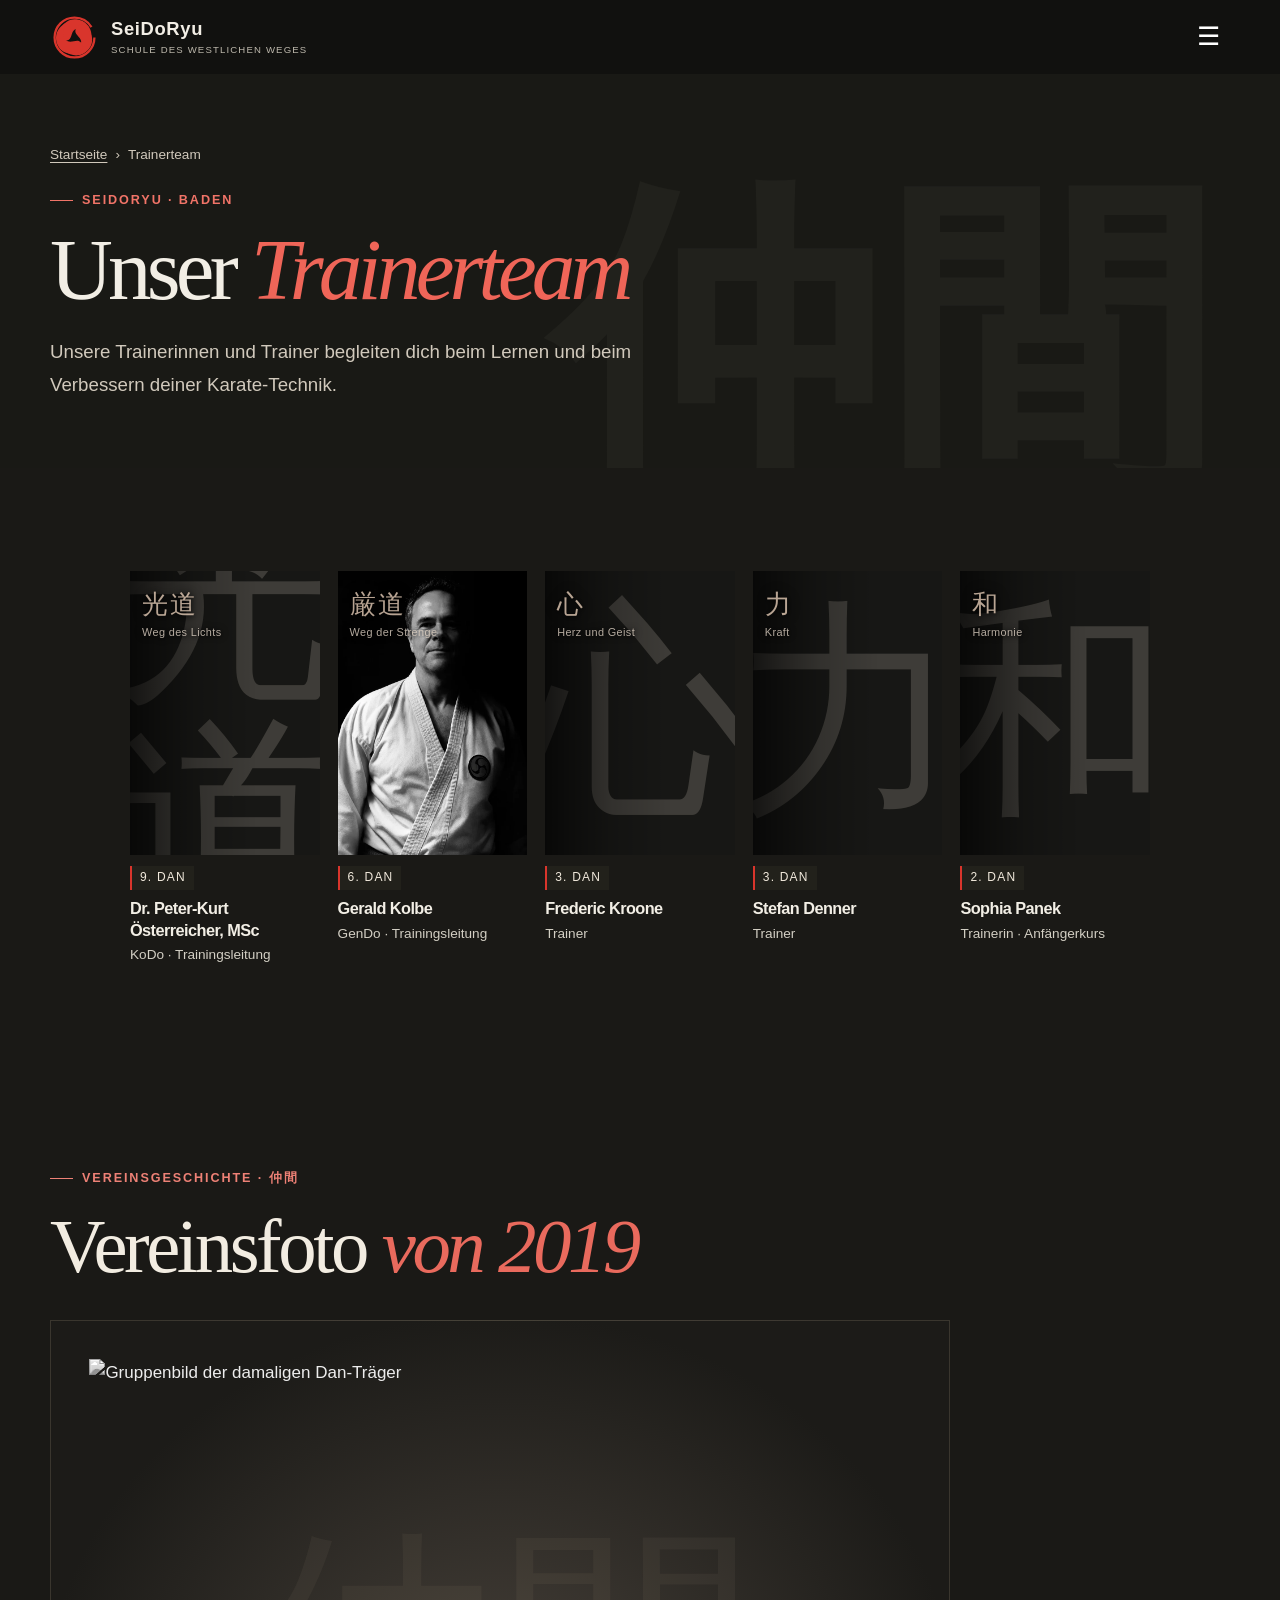
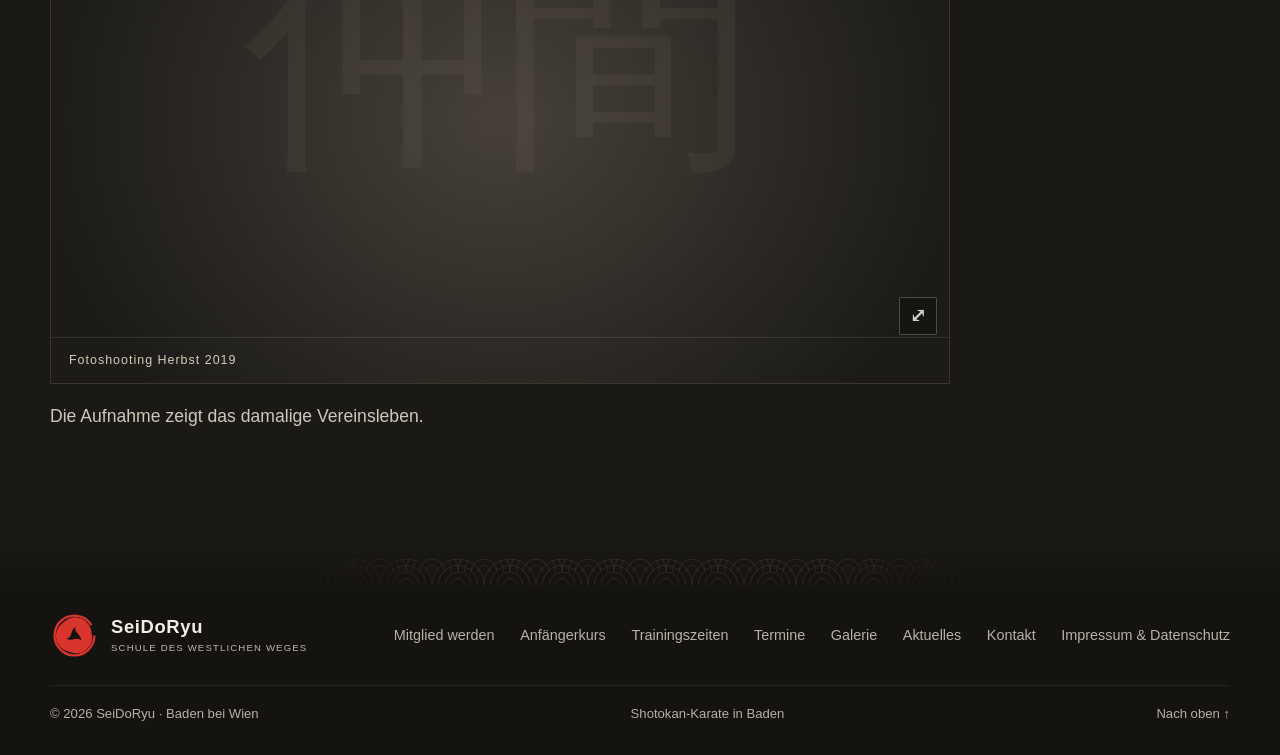
==== commit 5bde7cba: "Einheitliche Bildsignaturen mit deutscher Bedeutung bei allen Trainern" ====
--- a/seidoryu/trainer/index.html
+++ b/seidoryu/trainer/index.html
@@ -24,4 +24,4 @@
 #team .trainer .trainer-photo .portrait-kanji.has-translation{display:flex;flex-direction:column;align-items:flex-start;gap:4px;max-width:calc(100% - 24px);white-space:normal}
 #team .trainer .trainer-photo .portrait-kanji .portrait-translation{font-family:var(--sans,Arial,sans-serif);font-size:clamp(.59rem,.85vw,.72rem);line-height:1.45;letter-spacing:.035em;font-weight:400;color:#d0c4b7;white-space:nowrap;text-shadow:0 1px 4px #000,0 0 8px #000}
 @media(max-width:650px){#team .trainer .trainer-photo .portrait-kanji.has-translation{gap:5px}#team .trainer .trainer-photo .portrait-kanji .portrait-translation{font-size:.78rem}}
-</style></head><body class="subpage"><svg width="0" height="0" aria-hidden="true" focusable="false" style="position:absolute;pointer-events:none"><defs><filter id="kihon-shadow-lift" color-interpolation-filters="sRGB"><feColorMatrix type="saturate" values="0"/><feComponentTransfer><feFuncR type="gamma" amplitude="1" exponent=".62" offset="0"/><feFuncG type="gamma" amplitude="1" exponent=".62" offset="0"/><feFuncB type="gamma" amplitude="1" exponent=".62" offset="0"/></feComponentTransfer></filter></defs></svg><a class="skip" href="#main">Zum Inhalt</a><header class="site-header"><div class="wrap nav"><a class="brand" href="/seidoryu/" aria-label="SeiDoRyu Startseite"><span class="brand-logo"><svg aria-hidden="true" viewBox="0 0 64 64"><circle cx="32" cy="32" r="26" fill="none" stroke="currentColor" stroke-width="3" stroke-dasharray="148 16"/><g fill="currentColor"><path id="swirl" d="M32 8C47 8 56 20 54 34C49 23 39 17 32 22C27 26 29 35 22 36C11 38 9 28 15 19C19 12 25 8 32 8Z"/><use href="#swirl" transform="rotate(120 32 32)"/><use href="#swirl" transform="rotate(240 32 32)"/></g></svg><img src="/seidoryu/media.php?f=logo-200-150x150.png" alt="" width="150" height="150" decoding="async" onerror="this.hidden=true"></span><span class="brand-text">SeiDoRyu<small>Schule des westlichen Weges</small></span></a><nav class="nav-links" id="navlinks" aria-label="Hauptnavigation"><a href="/seidoryu/about-us/">Verein</a><a href="/seidoryu/#karate">Karate</a><a href="/seidoryu/#training">Trainingszeiten</a><a href="/seidoryu/trainer/" aria-current="page">Trainer</a><a href="/seidoryu/blog/">Aktuelles &amp; Termine</a><a href="/seidoryu/galerie/">Galerie</a><a href="/seidoryu/kontakt/">Kontakt</a><a href="/seidoryu/mitgliedschaft/" class="member-link">Mitglied werden</a></nav><button class="menu-toggle" aria-expanded="false" aria-controls="navlinks" aria-label="Menü öffnen">☰</button></div></header><main id="main"><section class="hero-mini" id="top"><span lang="ja" class="kanji-mark" aria-hidden="true">仲間</span><div class="wrap"><nav class="breadcrumbs" aria-label="Brotkrumen"><a href="/seidoryu/">Startseite</a><span aria-hidden="true">›</span><span>Trainerteam</span></nav><div class="eyebrow">SeiDoRyu · Baden</div><h1>Unser <em>Trainerteam</em></h1><p class="lead">Unsere Trainerinnen und Trainer begleiten dich beim Lernen und beim Verbessern deiner Karate-Technik.</p></div></section><section id="team" class="team section-pad calm-surface" data-japan-scene="仲間" style="--calm-bg:#1a1916;--calm-prev:#1a1916"><div class="japan-watermark" lang="ja" aria-hidden="true">仲間</div><div class="japan-side" aria-hidden="true"><span lang="ja">仲間</span><span>Nakama · Gemeinschaft</span></div><div class="wrap"><div class="team-grid trainer-directory"><article class="trainer reveal"><div class="trainer-photo image-bg" data-kanji="光道"><img src="/seidoryu/media.php?f=Kodo.jpg" alt="Porträt: Dr. Peter-Kurt Österreicher, MSc" width="667" height="1000" decoding="async" loading="lazy" onerror="this.hidden=true"><span class="portrait-shadow" aria-hidden="true"></span><span class="portrait-kanji has-translation"><span lang="ja">光道</span><span class="portrait-translation" lang="de">Weg des Lichts</span></span></div><span class="dan">9. DAN</span><h3>Dr. Peter-Kurt Österreicher, MSc</h3><p>KoDo · Trainingsleitung</p></article><article class="trainer reveal" style="--delay:65ms"><div class="trainer-photo image-bg" data-kanji="厳道"><img src="/seidoryu/gerald-kolbe(1).webp" alt="Porträt: Gerald Kolbe" width="667" height="1000" decoding="async" loading="lazy" onerror="if(!this.dataset.fallback){this.dataset.fallback=1;this.src='/seidoryu/media.php?f=Gendo-1.jpg';this.closest('.trainer-photo').classList.add('portrait-fallback')}else{this.hidden=true}"><span class="portrait-shadow" aria-hidden="true"></span><span class="portrait-kanji has-translation"><span lang="ja">厳道</span><span class="portrait-translation" lang="de">Weg der Strenge</span></span></div><span class="dan">6. DAN</span><h3>Gerald Kolbe</h3><p>GenDo · Trainingsleitung</p></article><article class="trainer reveal" style="--delay:130ms"><div class="trainer-photo image-bg" data-kanji="心"><img src="/seidoryu/media.php?f=Frederic.jpg" alt="Porträt: Frederic Kroone" width="667" height="1000" decoding="async" loading="lazy" onerror="this.hidden=true"><span class="portrait-shadow" aria-hidden="true"></span><span class="portrait-kanji" lang="ja" aria-hidden="true">心</span></div><span class="dan">3. DAN</span><h3>Frederic Kroone</h3><p>Trainer</p><div class="trainer-meaning"><span class="meaning-text">Herz und Geist</span></div></article><article class="trainer reveal" style="--delay:195ms"><div class="trainer-photo image-bg" data-kanji="力"><img src="/seidoryu/media.php?f=Stefan-4.jpg" alt="Porträt: Stefan Denner" width="667" height="1000" decoding="async" loading="lazy" onerror="this.hidden=true"><span class="portrait-shadow" aria-hidden="true"></span><span class="portrait-kanji" lang="ja" aria-hidden="true">力</span></div><span class="dan">3. DAN</span><h3>Stefan Denner</h3><p>Trainer</p><div class="trainer-meaning"><span class="meaning-text">Kraft</span></div></article><article class="trainer reveal" style="--delay:260ms"><div class="trainer-photo image-bg" data-kanji="和"><img src="/seidoryu/media.php?f=Sophia.jpg" alt="Porträt: Sophia Panek" width="667" height="1000" decoding="async" loading="lazy" onerror="this.hidden=true"><span class="portrait-shadow" aria-hidden="true"></span><span class="portrait-kanji" lang="ja" aria-hidden="true">和</span></div><span class="dan">2. DAN</span><h3>Sophia Panek</h3><p>Trainerin · Anfängerkurs</p><div class="trainer-meaning"><span class="meaning-text">Harmonie</span></div></article></div></div></section><section class="photo-story archival-team calm-surface" id="trainerarchiv" style="--calm-bg:#1a1916;--calm-prev:#1a1916"><div class="wrap"><div class="eyebrow">Vereinsgeschichte · 仲間</div><h2>Vereinsfoto <em>von 2019</em></h2><figure class="scene-image" data-kanji="仲間"><img src="/seidoryu/media.php?f=dan-team.jpg" alt="Gruppenbild der damaligen Dan-Träger" width="1280" height="840" decoding="async" loading="lazy"><figcaption>Fotoshooting Herbst 2019</figcaption></figure><p class="story-intro">Die Aufnahme zeigt das damalige Vereinsleben.</p></div></section></main><footer class="footer" style="--calm-prev:#1a1916"><div class="wrap"><div class="footer-top"><a class="brand" href="/seidoryu/"><span class="brand-logo"><svg aria-hidden="true" viewBox="0 0 64 64"><circle cx="32" cy="32" r="26" fill="none" stroke="currentColor" stroke-width="3" stroke-dasharray="148 16"/><g fill="currentColor"><path d="M32 8C47 8 56 20 54 34C49 23 39 17 32 22C27 26 29 35 22 36C11 38 9 28 15 19C19 12 25 8 32 8Z"/><path d="M32 8C47 8 56 20 54 34C49 23 39 17 32 22C27 26 29 35 22 36C11 38 9 28 15 19C19 12 25 8 32 8Z" transform="rotate(120 32 32)"/><path d="M32 8C47 8 56 20 54 34C49 23 39 17 32 22C27 26 29 35 22 36C11 38 9 28 15 19C19 12 25 8 32 8Z" transform="rotate(240 32 32)"/></g></svg><img src="/seidoryu/media.php?f=logo-200-150x150.png" alt="" width="150" height="150" decoding="async" loading="lazy" onerror="this.hidden=true"></span><span class="brand-text">SeiDoRyu<small>Schule des westlichen Weges</small></span></a><div class="footer-links"><a href="/seidoryu/mitgliedschaft/">Mitglied werden</a><a href="/seidoryu/karate-anfaengerkurs/">Anfängerkurs</a><a href="/seidoryu/#training">Trainingszeiten</a><a href="/seidoryu/termine/">Termine</a><a href="/seidoryu/galerie/">Galerie</a><a href="/seidoryu/blog/">Aktuelles</a><a href="/seidoryu/kontakt/">Kontakt</a><a href="/seidoryu/impressum/">Impressum &amp; Datenschutz</a></div></div><div class="footer-bottom"><span>© <span id="year">2026</span> SeiDoRyu · Baden bei Wien</span><span>Shotokan-Karate in Baden</span><a href="#top">Nach oben ↑</a></div></div></footer><script src="/seidoryu/seiten.js?v=21"></script><script src="/seidoryu/verein.js?v=21" defer></script><script src="/seidoryu/bildergeschichte.js?v=22" defer></script><script id="trainer-kanji-script-v31">(()=>{const root=document.documentElement,photos=[...document.querySelectorAll('#team .trainer-photo[data-kanji]')];if(!photos.length||!('IntersectionObserver'in window)||matchMedia('(prefers-reduced-motion: reduce)').matches||root.classList.contains('motion-off'))return;const obs=new IntersectionObserver(entries=>{entries.forEach(e=>{if(!e.isIntersecting)return;e.target.classList.add('kanji-in');obs.unobserve(e.target)})},{threshold:.2});photos.forEach(p=>{p.classList.add('kanji-pending');obs.observe(p)})})();</script></body></html>+</style></head><body class="subpage"><svg width="0" height="0" aria-hidden="true" focusable="false" style="position:absolute;pointer-events:none"><defs><filter id="kihon-shadow-lift" color-interpolation-filters="sRGB"><feColorMatrix type="saturate" values="0"/><feComponentTransfer><feFuncR type="gamma" amplitude="1" exponent=".62" offset="0"/><feFuncG type="gamma" amplitude="1" exponent=".62" offset="0"/><feFuncB type="gamma" amplitude="1" exponent=".62" offset="0"/></feComponentTransfer></filter></defs></svg><a class="skip" href="#main">Zum Inhalt</a><header class="site-header"><div class="wrap nav"><a class="brand" href="/seidoryu/" aria-label="SeiDoRyu Startseite"><span class="brand-logo"><svg aria-hidden="true" viewBox="0 0 64 64"><circle cx="32" cy="32" r="26" fill="none" stroke="currentColor" stroke-width="3" stroke-dasharray="148 16"/><g fill="currentColor"><path id="swirl" d="M32 8C47 8 56 20 54 34C49 23 39 17 32 22C27 26 29 35 22 36C11 38 9 28 15 19C19 12 25 8 32 8Z"/><use href="#swirl" transform="rotate(120 32 32)"/><use href="#swirl" transform="rotate(240 32 32)"/></g></svg><img src="/seidoryu/media.php?f=logo-200-150x150.png" alt="" width="150" height="150" decoding="async" onerror="this.hidden=true"></span><span class="brand-text">SeiDoRyu<small>Schule des westlichen Weges</small></span></a><nav class="nav-links" id="navlinks" aria-label="Hauptnavigation"><a href="/seidoryu/about-us/">Verein</a><a href="/seidoryu/#karate">Karate</a><a href="/seidoryu/#training">Trainingszeiten</a><a href="/seidoryu/trainer/" aria-current="page">Trainer</a><a href="/seidoryu/blog/">Aktuelles &amp; Termine</a><a href="/seidoryu/galerie/">Galerie</a><a href="/seidoryu/kontakt/">Kontakt</a><a href="/seidoryu/mitgliedschaft/" class="member-link">Mitglied werden</a></nav><button class="menu-toggle" aria-expanded="false" aria-controls="navlinks" aria-label="Menü öffnen">☰</button></div></header><main id="main"><section class="hero-mini" id="top"><span lang="ja" class="kanji-mark" aria-hidden="true">仲間</span><div class="wrap"><nav class="breadcrumbs" aria-label="Brotkrumen"><a href="/seidoryu/">Startseite</a><span aria-hidden="true">›</span><span>Trainerteam</span></nav><div class="eyebrow">SeiDoRyu · Baden</div><h1>Unser <em>Trainerteam</em></h1><p class="lead">Unsere Trainerinnen und Trainer begleiten dich beim Lernen und beim Verbessern deiner Karate-Technik.</p></div></section><section id="team" class="team section-pad calm-surface" data-japan-scene="仲間" style="--calm-bg:#1a1916;--calm-prev:#1a1916"><div class="japan-watermark" lang="ja" aria-hidden="true">仲間</div><div class="japan-side" aria-hidden="true"><span lang="ja">仲間</span><span>Nakama · Gemeinschaft</span></div><div class="wrap"><div class="team-grid trainer-directory"><article class="trainer reveal"><div class="trainer-photo image-bg" data-kanji="光道"><img src="/seidoryu/media.php?f=Kodo.jpg" alt="Porträt: Dr. Peter-Kurt Österreicher, MSc" width="667" height="1000" decoding="async" loading="lazy" onerror="this.hidden=true"><span class="portrait-shadow" aria-hidden="true"></span><span class="portrait-kanji has-translation"><span lang="ja">光道</span><span class="portrait-translation" lang="de">Weg des Lichts</span></span></div><span class="dan">9. DAN</span><h3>Dr. Peter-Kurt Österreicher, MSc</h3><p>KoDo · Trainingsleitung</p></article><article class="trainer reveal" style="--delay:65ms"><div class="trainer-photo image-bg" data-kanji="厳道"><img src="/seidoryu/gerald-kolbe(1).webp" alt="Porträt: Gerald Kolbe" width="667" height="1000" decoding="async" loading="lazy" onerror="if(!this.dataset.fallback){this.dataset.fallback=1;this.src='/seidoryu/media.php?f=Gendo-1.jpg';this.closest('.trainer-photo').classList.add('portrait-fallback')}else{this.hidden=true}"><span class="portrait-shadow" aria-hidden="true"></span><span class="portrait-kanji has-translation"><span lang="ja">厳道</span><span class="portrait-translation" lang="de">Weg der Strenge</span></span></div><span class="dan">6. DAN</span><h3>Gerald Kolbe</h3><p>GenDo · Trainingsleitung</p></article><article class="trainer reveal" style="--delay:130ms"><div class="trainer-photo image-bg" data-kanji="心"><img src="/seidoryu/media.php?f=Frederic.jpg" alt="Porträt: Frederic Kroone" width="667" height="1000" decoding="async" loading="lazy" onerror="this.hidden=true"><span class="portrait-shadow" aria-hidden="true"></span><span class="portrait-kanji has-translation"><span lang="ja">心</span><span class="portrait-translation" lang="de">Herz und Geist</span></span></div><span class="dan">3. DAN</span><h3>Frederic Kroone</h3><p>Trainer</p></article><article class="trainer reveal" style="--delay:195ms"><div class="trainer-photo image-bg" data-kanji="力"><img src="/seidoryu/media.php?f=Stefan-4.jpg" alt="Porträt: Stefan Denner" width="667" height="1000" decoding="async" loading="lazy" onerror="this.hidden=true"><span class="portrait-shadow" aria-hidden="true"></span><span class="portrait-kanji has-translation"><span lang="ja">力</span><span class="portrait-translation" lang="de">Kraft</span></span></div><span class="dan">3. DAN</span><h3>Stefan Denner</h3><p>Trainer</p></article><article class="trainer reveal" style="--delay:260ms"><div class="trainer-photo image-bg" data-kanji="和"><img src="/seidoryu/media.php?f=Sophia.jpg" alt="Porträt: Sophia Panek" width="667" height="1000" decoding="async" loading="lazy" onerror="this.hidden=true"><span class="portrait-shadow" aria-hidden="true"></span><span class="portrait-kanji has-translation"><span lang="ja">和</span><span class="portrait-translation" lang="de">Harmonie</span></span></div><span class="dan">2. DAN</span><h3>Sophia Panek</h3><p>Trainerin · Anfängerkurs</p></article></div></div></section><section class="photo-story archival-team calm-surface" id="trainerarchiv" style="--calm-bg:#1a1916;--calm-prev:#1a1916"><div class="wrap"><div class="eyebrow">Vereinsgeschichte · 仲間</div><h2>Vereinsfoto <em>von 2019</em></h2><figure class="scene-image" data-kanji="仲間"><img src="/seidoryu/media.php?f=dan-team.jpg" alt="Gruppenbild der damaligen Dan-Träger" width="1280" height="840" decoding="async" loading="lazy"><figcaption>Fotoshooting Herbst 2019</figcaption></figure><p class="story-intro">Die Aufnahme zeigt das damalige Vereinsleben.</p></div></section></main><footer class="footer" style="--calm-prev:#1a1916"><div class="wrap"><div class="footer-top"><a class="brand" href="/seidoryu/"><span class="brand-logo"><svg aria-hidden="true" viewBox="0 0 64 64"><circle cx="32" cy="32" r="26" fill="none" stroke="currentColor" stroke-width="3" stroke-dasharray="148 16"/><g fill="currentColor"><path d="M32 8C47 8 56 20 54 34C49 23 39 17 32 22C27 26 29 35 22 36C11 38 9 28 15 19C19 12 25 8 32 8Z"/><path d="M32 8C47 8 56 20 54 34C49 23 39 17 32 22C27 26 29 35 22 36C11 38 9 28 15 19C19 12 25 8 32 8Z" transform="rotate(120 32 32)"/><path d="M32 8C47 8 56 20 54 34C49 23 39 17 32 22C27 26 29 35 22 36C11 38 9 28 15 19C19 12 25 8 32 8Z" transform="rotate(240 32 32)"/></g></svg><img src="/seidoryu/media.php?f=logo-200-150x150.png" alt="" width="150" height="150" decoding="async" loading="lazy" onerror="this.hidden=true"></span><span class="brand-text">SeiDoRyu<small>Schule des westlichen Weges</small></span></a><div class="footer-links"><a href="/seidoryu/mitgliedschaft/">Mitglied werden</a><a href="/seidoryu/karate-anfaengerkurs/">Anfängerkurs</a><a href="/seidoryu/#training">Trainingszeiten</a><a href="/seidoryu/termine/">Termine</a><a href="/seidoryu/galerie/">Galerie</a><a href="/seidoryu/blog/">Aktuelles</a><a href="/seidoryu/kontakt/">Kontakt</a><a href="/seidoryu/impressum/">Impressum &amp; Datenschutz</a></div></div><div class="footer-bottom"><span>© <span id="year">2026</span> SeiDoRyu · Baden bei Wien</span><span>Shotokan-Karate in Baden</span><a href="#top">Nach oben ↑</a></div></div></footer><script src="/seidoryu/seiten.js?v=21"></script><script src="/seidoryu/verein.js?v=21" defer></script><script src="/seidoryu/bildergeschichte.js?v=22" defer></script><script id="trainer-kanji-script-v31">(()=>{const root=document.documentElement,photos=[...document.querySelectorAll('#team .trainer-photo[data-kanji]')];if(!photos.length||!('IntersectionObserver'in window)||matchMedia('(prefers-reduced-motion: reduce)').matches||root.classList.contains('motion-off'))return;const obs=new IntersectionObserver(entries=>{entries.forEach(e=>{if(!e.isIntersecting)return;e.target.classList.add('kanji-in');obs.unobserve(e.target)})},{threshold:.2});photos.forEach(p=>{p.classList.add('kanji-pending');obs.observe(p)})})();</script></body></html>
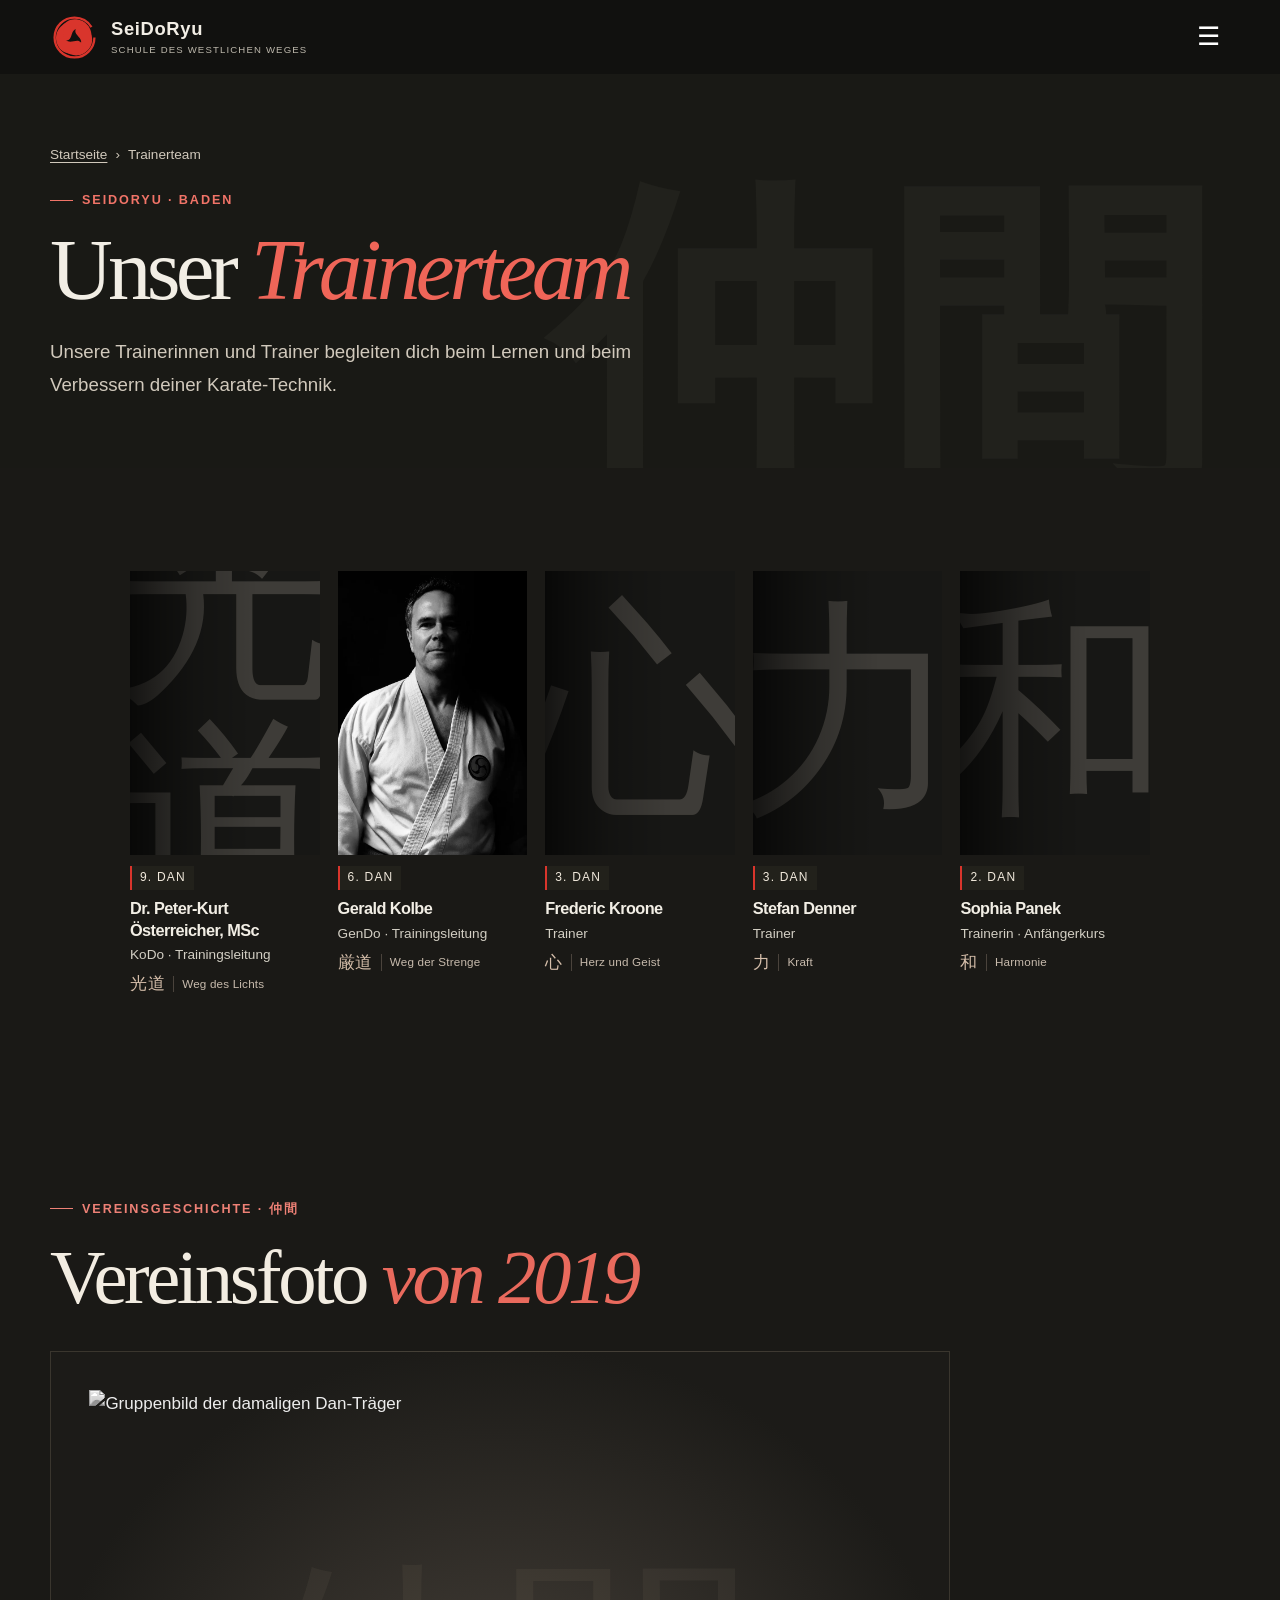
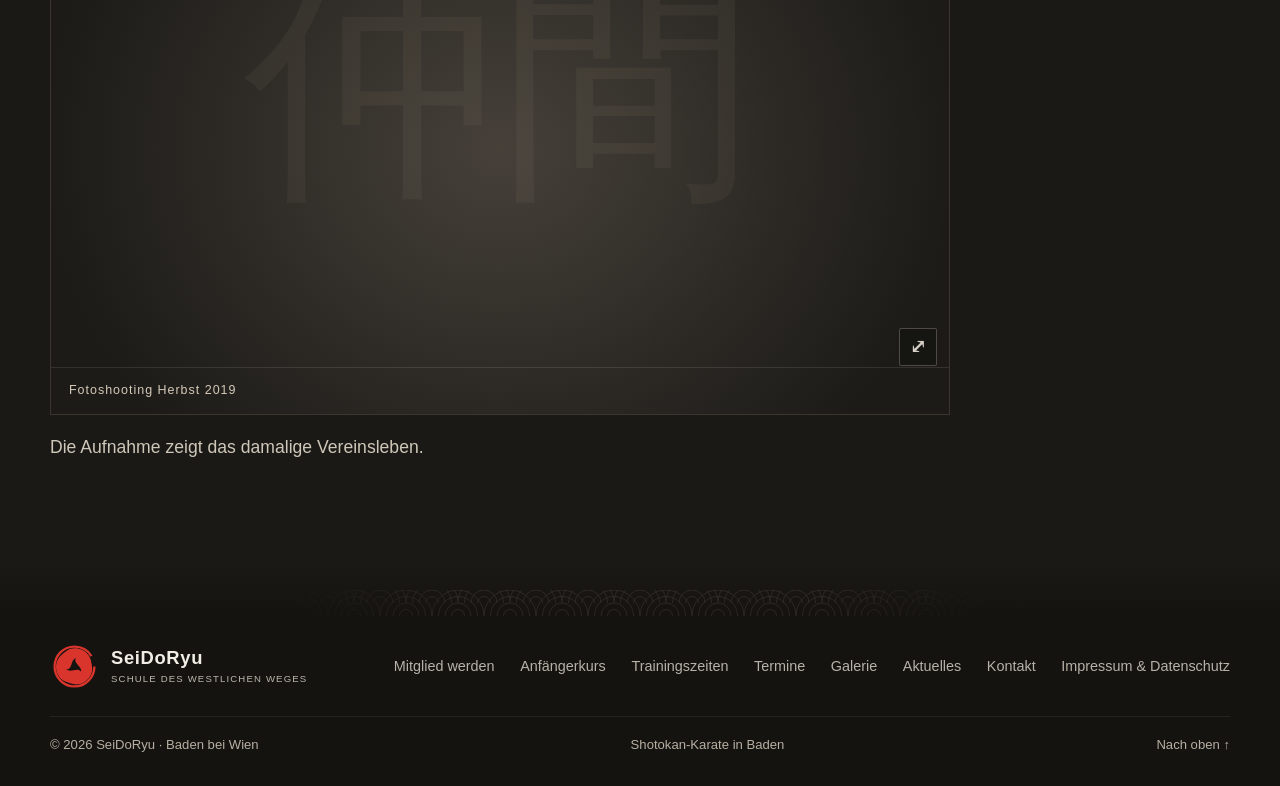
==== commit 7154285a: "Traineruebersicht: kompakte Kanji-Zeile unter den Portraets" ====
--- a/seidoryu/trainer/index.html
+++ b/seidoryu/trainer/index.html
@@ -10,18 +10,9 @@
 @media(max-width:1000px){#team .team-grid.trainer-directory{grid-template-columns:repeat(3,minmax(0,1fr))!important;max-width:690px;gap:25px 16px!important}}
 @media(max-width:650px){#team .team-grid.trainer-directory{grid-template-columns:repeat(2,minmax(0,1fr))!important;max-width:440px;gap:24px 14px!important}#team .trainer-directory .trainer h3{font-size:.96rem;line-height:1.3}#team .trainer-directory .trainer p{font-size:.8rem}#team .trainer-directory .trainer .dan{font-size:.72rem}}
 </style>
-<link rel="stylesheet" href="/seidoryu/review.css?v=21"><link rel="stylesheet" href="/seidoryu/ruhe.css?v=27"><style id="trainer-kanji-v31">
-html body #team .trainer .trainer-photo{position:relative;clip-path:none!important;overflow:hidden;isolation:isolate}
-#team .trainer .trainer-photo .portrait-kanji{position:absolute;top:clamp(13px,6%,23px);left:clamp(12px,6%,23px);z-index:5;color:#d5beaa;font:500 clamp(1.2rem,2.15vw,1.65rem)/1.25 var(--jp,serif);letter-spacing:.09em;white-space:nowrap;pointer-events:none;text-shadow:0 1px 5px #000,0 0 13px #000;opacity:.86;transform:none}
-#team .trainer .trainer-photo.kanji-pending .portrait-kanji{opacity:0;transform:translateY(-5px)}
-#team .trainer .trainer-photo.kanji-pending.kanji-in .portrait-kanji{opacity:.86;transform:translateY(0);transition:opacity 1.65s ease .35s,transform 1.65s ease .35s}
-#team .trainer .trainer-meaning{margin-top:8px;display:block;color:#c8bbad;font-size:.8rem;line-height:1.45;letter-spacing:.025em}
-#team .trainer .trainer-meaning::before{content:"";display:inline-block;vertical-align:middle;width:16px;height:1px;background:#b5a08b;opacity:.55;margin-right:8px}
-@media(max-width:650px){#team .trainer .trainer-photo .portrait-kanji{font-size:1.75rem;top:20px;left:21px}#team .trainer .trainer-meaning{font-size:.91rem;margin-top:9px}}
-@media(prefers-reduced-motion:reduce){#team .trainer .trainer-photo.kanji-pending .portrait-kanji{opacity:.86!important;transform:none!important;transition:none!important}}
-html.motion-off #team .trainer .trainer-photo.kanji-pending .portrait-kanji{opacity:.86!important;transform:none!important;transition:none!important}
-</style><style id="trainer-signature-v32">
-#team .trainer .trainer-photo .portrait-kanji.has-translation{display:flex;flex-direction:column;align-items:flex-start;gap:4px;max-width:calc(100% - 24px);white-space:normal}
-#team .trainer .trainer-photo .portrait-kanji .portrait-translation{font-family:var(--sans,Arial,sans-serif);font-size:clamp(.59rem,.85vw,.72rem);line-height:1.45;letter-spacing:.035em;font-weight:400;color:#d0c4b7;white-space:nowrap;text-shadow:0 1px 4px #000,0 0 8px #000}
-@media(max-width:650px){#team .trainer .trainer-photo .portrait-kanji.has-translation{gap:5px}#team .trainer .trainer-photo .portrait-kanji .portrait-translation{font-size:.78rem}}
-</style></head><body class="subpage"><svg width="0" height="0" aria-hidden="true" focusable="false" style="position:absolute;pointer-events:none"><defs><filter id="kihon-shadow-lift" color-interpolation-filters="sRGB"><feColorMatrix type="saturate" values="0"/><feComponentTransfer><feFuncR type="gamma" amplitude="1" exponent=".62" offset="0"/><feFuncG type="gamma" amplitude="1" exponent=".62" offset="0"/><feFuncB type="gamma" amplitude="1" exponent=".62" offset="0"/></feComponentTransfer></filter></defs></svg><a class="skip" href="#main">Zum Inhalt</a><header class="site-header"><div class="wrap nav"><a class="brand" href="/seidoryu/" aria-label="SeiDoRyu Startseite"><span class="brand-logo"><svg aria-hidden="true" viewBox="0 0 64 64"><circle cx="32" cy="32" r="26" fill="none" stroke="currentColor" stroke-width="3" stroke-dasharray="148 16"/><g fill="currentColor"><path id="swirl" d="M32 8C47 8 56 20 54 34C49 23 39 17 32 22C27 26 29 35 22 36C11 38 9 28 15 19C19 12 25 8 32 8Z"/><use href="#swirl" transform="rotate(120 32 32)"/><use href="#swirl" transform="rotate(240 32 32)"/></g></svg><img src="/seidoryu/media.php?f=logo-200-150x150.png" alt="" width="150" height="150" decoding="async" onerror="this.hidden=true"></span><span class="brand-text">SeiDoRyu<small>Schule des westlichen Weges</small></span></a><nav class="nav-links" id="navlinks" aria-label="Hauptnavigation"><a href="/seidoryu/about-us/">Verein</a><a href="/seidoryu/#karate">Karate</a><a href="/seidoryu/#training">Trainingszeiten</a><a href="/seidoryu/trainer/" aria-current="page">Trainer</a><a href="/seidoryu/blog/">Aktuelles &amp; Termine</a><a href="/seidoryu/galerie/">Galerie</a><a href="/seidoryu/kontakt/">Kontakt</a><a href="/seidoryu/mitgliedschaft/" class="member-link">Mitglied werden</a></nav><button class="menu-toggle" aria-expanded="false" aria-controls="navlinks" aria-label="Menü öffnen">☰</button></div></header><main id="main"><section class="hero-mini" id="top"><span lang="ja" class="kanji-mark" aria-hidden="true">仲間</span><div class="wrap"><nav class="breadcrumbs" aria-label="Brotkrumen"><a href="/seidoryu/">Startseite</a><span aria-hidden="true">›</span><span>Trainerteam</span></nav><div class="eyebrow">SeiDoRyu · Baden</div><h1>Unser <em>Trainerteam</em></h1><p class="lead">Unsere Trainerinnen und Trainer begleiten dich beim Lernen und beim Verbessern deiner Karate-Technik.</p></div></section><section id="team" class="team section-pad calm-surface" data-japan-scene="仲間" style="--calm-bg:#1a1916;--calm-prev:#1a1916"><div class="japan-watermark" lang="ja" aria-hidden="true">仲間</div><div class="japan-side" aria-hidden="true"><span lang="ja">仲間</span><span>Nakama · Gemeinschaft</span></div><div class="wrap"><div class="team-grid trainer-directory"><article class="trainer reveal"><div class="trainer-photo image-bg" data-kanji="光道"><img src="/seidoryu/media.php?f=Kodo.jpg" alt="Porträt: Dr. Peter-Kurt Österreicher, MSc" width="667" height="1000" decoding="async" loading="lazy" onerror="this.hidden=true"><span class="portrait-shadow" aria-hidden="true"></span><span class="portrait-kanji has-translation"><span lang="ja">光道</span><span class="portrait-translation" lang="de">Weg des Lichts</span></span></div><span class="dan">9. DAN</span><h3>Dr. Peter-Kurt Österreicher, MSc</h3><p>KoDo · Trainingsleitung</p></article><article class="trainer reveal" style="--delay:65ms"><div class="trainer-photo image-bg" data-kanji="厳道"><img src="/seidoryu/gerald-kolbe(1).webp" alt="Porträt: Gerald Kolbe" width="667" height="1000" decoding="async" loading="lazy" onerror="if(!this.dataset.fallback){this.dataset.fallback=1;this.src='/seidoryu/media.php?f=Gendo-1.jpg';this.closest('.trainer-photo').classList.add('portrait-fallback')}else{this.hidden=true}"><span class="portrait-shadow" aria-hidden="true"></span><span class="portrait-kanji has-translation"><span lang="ja">厳道</span><span class="portrait-translation" lang="de">Weg der Strenge</span></span></div><span class="dan">6. DAN</span><h3>Gerald Kolbe</h3><p>GenDo · Trainingsleitung</p></article><article class="trainer reveal" style="--delay:130ms"><div class="trainer-photo image-bg" data-kanji="心"><img src="/seidoryu/media.php?f=Frederic.jpg" alt="Porträt: Frederic Kroone" width="667" height="1000" decoding="async" loading="lazy" onerror="this.hidden=true"><span class="portrait-shadow" aria-hidden="true"></span><span class="portrait-kanji has-translation"><span lang="ja">心</span><span class="portrait-translation" lang="de">Herz und Geist</span></span></div><span class="dan">3. DAN</span><h3>Frederic Kroone</h3><p>Trainer</p></article><article class="trainer reveal" style="--delay:195ms"><div class="trainer-photo image-bg" data-kanji="力"><img src="/seidoryu/media.php?f=Stefan-4.jpg" alt="Porträt: Stefan Denner" width="667" height="1000" decoding="async" loading="lazy" onerror="this.hidden=true"><span class="portrait-shadow" aria-hidden="true"></span><span class="portrait-kanji has-translation"><span lang="ja">力</span><span class="portrait-translation" lang="de">Kraft</span></span></div><span class="dan">3. DAN</span><h3>Stefan Denner</h3><p>Trainer</p></article><article class="trainer reveal" style="--delay:260ms"><div class="trainer-photo image-bg" data-kanji="和"><img src="/seidoryu/media.php?f=Sophia.jpg" alt="Porträt: Sophia Panek" width="667" height="1000" decoding="async" loading="lazy" onerror="this.hidden=true"><span class="portrait-shadow" aria-hidden="true"></span><span class="portrait-kanji has-translation"><span lang="ja">和</span><span class="portrait-translation" lang="de">Harmonie</span></span></div><span class="dan">2. DAN</span><h3>Sophia Panek</h3><p>Trainerin · Anfängerkurs</p></article></div></div></section><section class="photo-story archival-team calm-surface" id="trainerarchiv" style="--calm-bg:#1a1916;--calm-prev:#1a1916"><div class="wrap"><div class="eyebrow">Vereinsgeschichte · 仲間</div><h2>Vereinsfoto <em>von 2019</em></h2><figure class="scene-image" data-kanji="仲間"><img src="/seidoryu/media.php?f=dan-team.jpg" alt="Gruppenbild der damaligen Dan-Träger" width="1280" height="840" decoding="async" loading="lazy"><figcaption>Fotoshooting Herbst 2019</figcaption></figure><p class="story-intro">Die Aufnahme zeigt das damalige Vereinsleben.</p></div></section></main><footer class="footer" style="--calm-prev:#1a1916"><div class="wrap"><div class="footer-top"><a class="brand" href="/seidoryu/"><span class="brand-logo"><svg aria-hidden="true" viewBox="0 0 64 64"><circle cx="32" cy="32" r="26" fill="none" stroke="currentColor" stroke-width="3" stroke-dasharray="148 16"/><g fill="currentColor"><path d="M32 8C47 8 56 20 54 34C49 23 39 17 32 22C27 26 29 35 22 36C11 38 9 28 15 19C19 12 25 8 32 8Z"/><path d="M32 8C47 8 56 20 54 34C49 23 39 17 32 22C27 26 29 35 22 36C11 38 9 28 15 19C19 12 25 8 32 8Z" transform="rotate(120 32 32)"/><path d="M32 8C47 8 56 20 54 34C49 23 39 17 32 22C27 26 29 35 22 36C11 38 9 28 15 19C19 12 25 8 32 8Z" transform="rotate(240 32 32)"/></g></svg><img src="/seidoryu/media.php?f=logo-200-150x150.png" alt="" width="150" height="150" decoding="async" loading="lazy" onerror="this.hidden=true"></span><span class="brand-text">SeiDoRyu<small>Schule des westlichen Weges</small></span></a><div class="footer-links"><a href="/seidoryu/mitgliedschaft/">Mitglied werden</a><a href="/seidoryu/karate-anfaengerkurs/">Anfängerkurs</a><a href="/seidoryu/#training">Trainingszeiten</a><a href="/seidoryu/termine/">Termine</a><a href="/seidoryu/galerie/">Galerie</a><a href="/seidoryu/blog/">Aktuelles</a><a href="/seidoryu/kontakt/">Kontakt</a><a href="/seidoryu/impressum/">Impressum &amp; Datenschutz</a></div></div><div class="footer-bottom"><span>© <span id="year">2026</span> SeiDoRyu · Baden bei Wien</span><span>Shotokan-Karate in Baden</span><a href="#top">Nach oben ↑</a></div></div></footer><script src="/seidoryu/seiten.js?v=21"></script><script src="/seidoryu/verein.js?v=21" defer></script><script src="/seidoryu/bildergeschichte.js?v=22" defer></script><script id="trainer-kanji-script-v31">(()=>{const root=document.documentElement,photos=[...document.querySelectorAll('#team .trainer-photo[data-kanji]')];if(!photos.length||!('IntersectionObserver'in window)||matchMedia('(prefers-reduced-motion: reduce)').matches||root.classList.contains('motion-off'))return;const obs=new IntersectionObserver(entries=>{entries.forEach(e=>{if(!e.isIntersecting)return;e.target.classList.add('kanji-in');obs.unobserve(e.target)})},{threshold:.2});photos.forEach(p=>{p.classList.add('kanji-pending');obs.observe(p)})})();</script></body></html>+<link rel="stylesheet" href="/seidoryu/review.css?v=21"><link rel="stylesheet" href="/seidoryu/ruhe.css?v=27"><style id="trainer-directory-signature-v33">
+#team .trainer-directory .trainer .trainer-signature{display:flex;align-items:center;gap:8px;margin-top:9px;color:#c8bbad;font-size:.73rem;line-height:1.4;letter-spacing:.015em;min-width:0}
+#team .trainer-directory .trainer .trainer-signature .signature-kanji{font-family:var(--jp,serif);font-size:1.05rem;line-height:1.3;color:#d5beaa;letter-spacing:.035em;white-space:nowrap;flex-shrink:0}
+#team .trainer-directory .trainer .trainer-signature .signature-translation{min-width:0;padding-left:8px;border-left:1px solid #d5beaa42;overflow-wrap:normal}
+@media(max-width:650px){#team .trainer-directory .trainer .trainer-signature{gap:6px;font-size:.72rem;margin-top:8px}#team .trainer-directory .trainer .trainer-signature .signature-kanji{font-size:.95rem}#team .trainer-directory .trainer .trainer-signature .signature-translation{padding-left:6px}}
+</style></head><body class="subpage"><svg width="0" height="0" aria-hidden="true" focusable="false" style="position:absolute;pointer-events:none"><defs><filter id="kihon-shadow-lift" color-interpolation-filters="sRGB"><feColorMatrix type="saturate" values="0"/><feComponentTransfer><feFuncR type="gamma" amplitude="1" exponent=".62" offset="0"/><feFuncG type="gamma" amplitude="1" exponent=".62" offset="0"/><feFuncB type="gamma" amplitude="1" exponent=".62" offset="0"/></feComponentTransfer></filter></defs></svg><a class="skip" href="#main">Zum Inhalt</a><header class="site-header"><div class="wrap nav"><a class="brand" href="/seidoryu/" aria-label="SeiDoRyu Startseite"><span class="brand-logo"><svg aria-hidden="true" viewBox="0 0 64 64"><circle cx="32" cy="32" r="26" fill="none" stroke="currentColor" stroke-width="3" stroke-dasharray="148 16"/><g fill="currentColor"><path id="swirl" d="M32 8C47 8 56 20 54 34C49 23 39 17 32 22C27 26 29 35 22 36C11 38 9 28 15 19C19 12 25 8 32 8Z"/><use href="#swirl" transform="rotate(120 32 32)"/><use href="#swirl" transform="rotate(240 32 32)"/></g></svg><img src="/seidoryu/media.php?f=logo-200-150x150.png" alt="" width="150" height="150" decoding="async" onerror="this.hidden=true"></span><span class="brand-text">SeiDoRyu<small>Schule des westlichen Weges</small></span></a><nav class="nav-links" id="navlinks" aria-label="Hauptnavigation"><a href="/seidoryu/about-us/">Verein</a><a href="/seidoryu/#karate">Karate</a><a href="/seidoryu/#training">Trainingszeiten</a><a href="/seidoryu/trainer/" aria-current="page">Trainer</a><a href="/seidoryu/blog/">Aktuelles &amp; Termine</a><a href="/seidoryu/galerie/">Galerie</a><a href="/seidoryu/kontakt/">Kontakt</a><a href="/seidoryu/mitgliedschaft/" class="member-link">Mitglied werden</a></nav><button class="menu-toggle" aria-expanded="false" aria-controls="navlinks" aria-label="Menü öffnen">☰</button></div></header><main id="main"><section class="hero-mini" id="top"><span lang="ja" class="kanji-mark" aria-hidden="true">仲間</span><div class="wrap"><nav class="breadcrumbs" aria-label="Brotkrumen"><a href="/seidoryu/">Startseite</a><span aria-hidden="true">›</span><span>Trainerteam</span></nav><div class="eyebrow">SeiDoRyu · Baden</div><h1>Unser <em>Trainerteam</em></h1><p class="lead">Unsere Trainerinnen und Trainer begleiten dich beim Lernen und beim Verbessern deiner Karate-Technik.</p></div></section><section id="team" class="team section-pad calm-surface" data-japan-scene="仲間" style="--calm-bg:#1a1916;--calm-prev:#1a1916"><div class="japan-watermark" lang="ja" aria-hidden="true">仲間</div><div class="japan-side" aria-hidden="true"><span lang="ja">仲間</span><span>Nakama · Gemeinschaft</span></div><div class="wrap"><div class="team-grid trainer-directory"><article class="trainer reveal"><div class="trainer-photo image-bg" data-kanji="光道"><img src="/seidoryu/media.php?f=Kodo.jpg" alt="Porträt: Dr. Peter-Kurt Österreicher, MSc" width="667" height="1000" decoding="async" loading="lazy" onerror="this.hidden=true"><span class="portrait-shadow" aria-hidden="true"></span></div><span class="dan">9. DAN</span><h3>Dr. Peter-Kurt Österreicher, MSc</h3><p>KoDo · Trainingsleitung</p><div class="trainer-signature"><span class="signature-kanji" lang="ja">光道</span><span class="signature-translation" lang="de">Weg des Lichts</span></div></article><article class="trainer reveal" style="--delay:65ms"><div class="trainer-photo image-bg" data-kanji="厳道"><img src="/seidoryu/gerald-kolbe(1).webp" alt="Porträt: Gerald Kolbe" width="667" height="1000" decoding="async" loading="lazy" onerror="if(!this.dataset.fallback){this.dataset.fallback=1;this.src='/seidoryu/media.php?f=Gendo-1.jpg';this.closest('.trainer-photo').classList.add('portrait-fallback')}else{this.hidden=true}"><span class="portrait-shadow" aria-hidden="true"></span></div><span class="dan">6. DAN</span><h3>Gerald Kolbe</h3><p>GenDo · Trainingsleitung</p><div class="trainer-signature"><span class="signature-kanji" lang="ja">厳道</span><span class="signature-translation" lang="de">Weg der Strenge</span></div></article><article class="trainer reveal" style="--delay:130ms"><div class="trainer-photo image-bg" data-kanji="心"><img src="/seidoryu/media.php?f=Frederic.jpg" alt="Porträt: Frederic Kroone" width="667" height="1000" decoding="async" loading="lazy" onerror="this.hidden=true"><span class="portrait-shadow" aria-hidden="true"></span></div><span class="dan">3. DAN</span><h3>Frederic Kroone</h3><p>Trainer</p><div class="trainer-signature"><span class="signature-kanji" lang="ja">心</span><span class="signature-translation" lang="de">Herz und Geist</span></div></article><article class="trainer reveal" style="--delay:195ms"><div class="trainer-photo image-bg" data-kanji="力"><img src="/seidoryu/media.php?f=Stefan-4.jpg" alt="Porträt: Stefan Denner" width="667" height="1000" decoding="async" loading="lazy" onerror="this.hidden=true"><span class="portrait-shadow" aria-hidden="true"></span></div><span class="dan">3. DAN</span><h3>Stefan Denner</h3><p>Trainer</p><div class="trainer-signature"><span class="signature-kanji" lang="ja">力</span><span class="signature-translation" lang="de">Kraft</span></div></article><article class="trainer reveal" style="--delay:260ms"><div class="trainer-photo image-bg" data-kanji="和"><img src="/seidoryu/media.php?f=Sophia.jpg" alt="Porträt: Sophia Panek" width="667" height="1000" decoding="async" loading="lazy" onerror="this.hidden=true"><span class="portrait-shadow" aria-hidden="true"></span></div><span class="dan">2. DAN</span><h3>Sophia Panek</h3><p>Trainerin · Anfängerkurs</p><div class="trainer-signature"><span class="signature-kanji" lang="ja">和</span><span class="signature-translation" lang="de">Harmonie</span></div></article></div></div></section><section class="photo-story archival-team calm-surface" id="trainerarchiv" style="--calm-bg:#1a1916;--calm-prev:#1a1916"><div class="wrap"><div class="eyebrow">Vereinsgeschichte · 仲間</div><h2>Vereinsfoto <em>von 2019</em></h2><figure class="scene-image" data-kanji="仲間"><img src="/seidoryu/media.php?f=dan-team.jpg" alt="Gruppenbild der damaligen Dan-Träger" width="1280" height="840" decoding="async" loading="lazy"><figcaption>Fotoshooting Herbst 2019</figcaption></figure><p class="story-intro">Die Aufnahme zeigt das damalige Vereinsleben.</p></div></section></main><footer class="footer" style="--calm-prev:#1a1916"><div class="wrap"><div class="footer-top"><a class="brand" href="/seidoryu/"><span class="brand-logo"><svg aria-hidden="true" viewBox="0 0 64 64"><circle cx="32" cy="32" r="26" fill="none" stroke="currentColor" stroke-width="3" stroke-dasharray="148 16"/><g fill="currentColor"><path d="M32 8C47 8 56 20 54 34C49 23 39 17 32 22C27 26 29 35 22 36C11 38 9 28 15 19C19 12 25 8 32 8Z"/><path d="M32 8C47 8 56 20 54 34C49 23 39 17 32 22C27 26 29 35 22 36C11 38 9 28 15 19C19 12 25 8 32 8Z" transform="rotate(120 32 32)"/><path d="M32 8C47 8 56 20 54 34C49 23 39 17 32 22C27 26 29 35 22 36C11 38 9 28 15 19C19 12 25 8 32 8Z" transform="rotate(240 32 32)"/></g></svg><img src="/seidoryu/media.php?f=logo-200-150x150.png" alt="" width="150" height="150" decoding="async" loading="lazy" onerror="this.hidden=true"></span><span class="brand-text">SeiDoRyu<small>Schule des westlichen Weges</small></span></a><div class="footer-links"><a href="/seidoryu/mitgliedschaft/">Mitglied werden</a><a href="/seidoryu/karate-anfaengerkurs/">Anfängerkurs</a><a href="/seidoryu/#training">Trainingszeiten</a><a href="/seidoryu/termine/">Termine</a><a href="/seidoryu/galerie/">Galerie</a><a href="/seidoryu/blog/">Aktuelles</a><a href="/seidoryu/kontakt/">Kontakt</a><a href="/seidoryu/impressum/">Impressum &amp; Datenschutz</a></div></div><div class="footer-bottom"><span>© <span id="year">2026</span> SeiDoRyu · Baden bei Wien</span><span>Shotokan-Karate in Baden</span><a href="#top">Nach oben ↑</a></div></div></footer><script src="/seidoryu/seiten.js?v=21"></script><script src="/seidoryu/verein.js?v=21" defer></script><script src="/seidoryu/bildergeschichte.js?v=22" defer></script></body></html>
